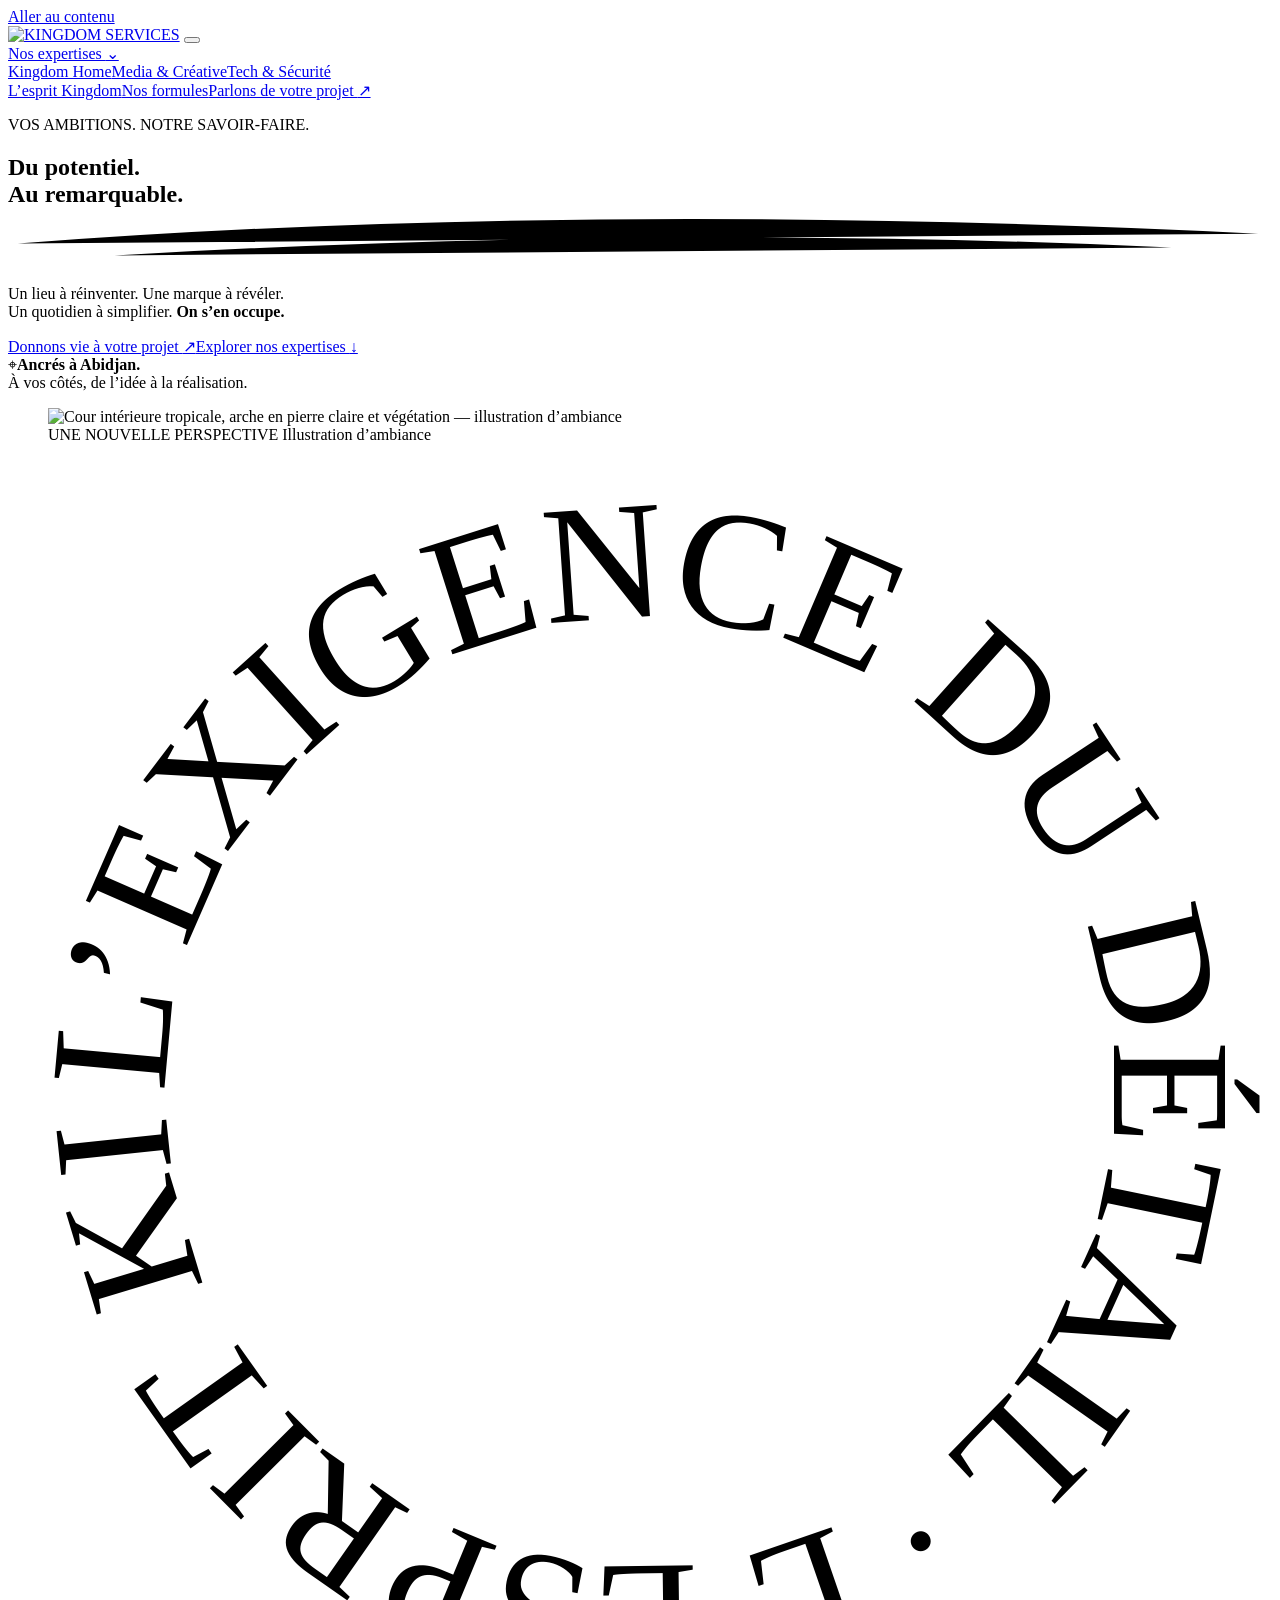
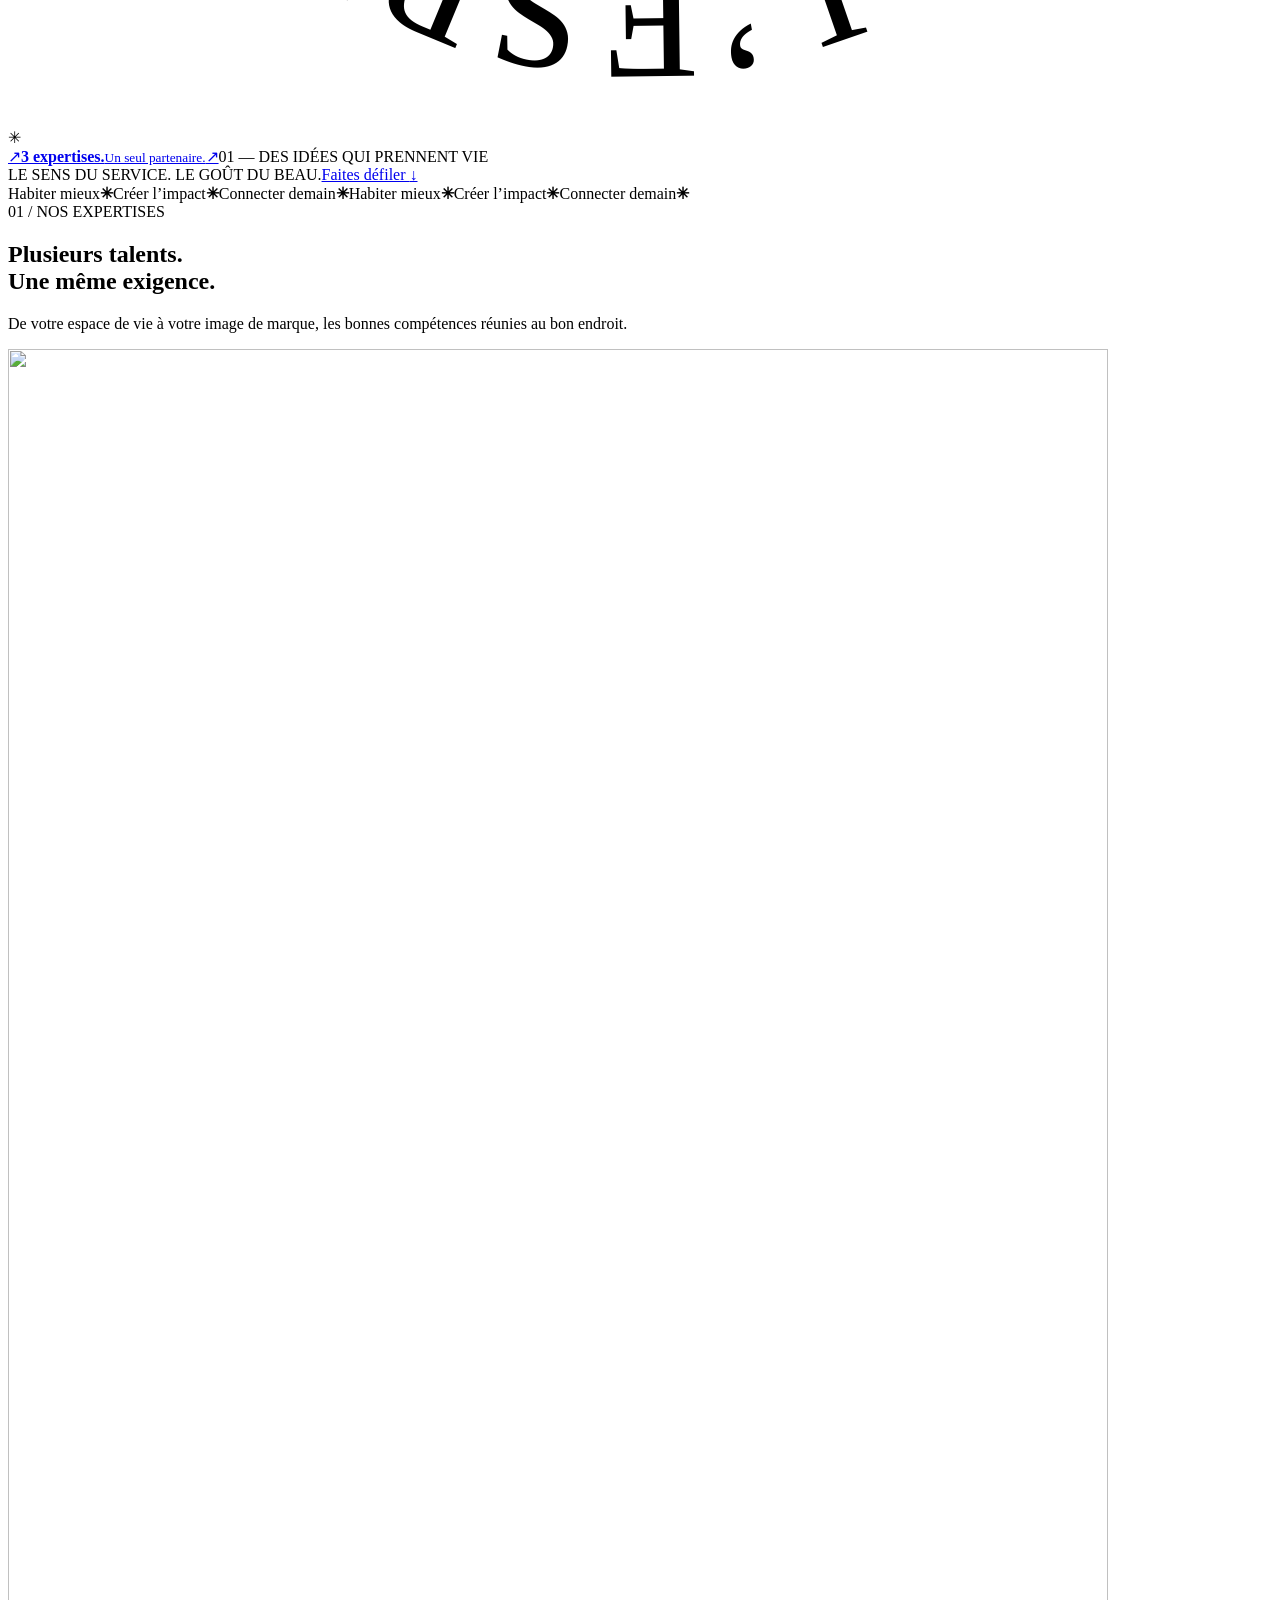
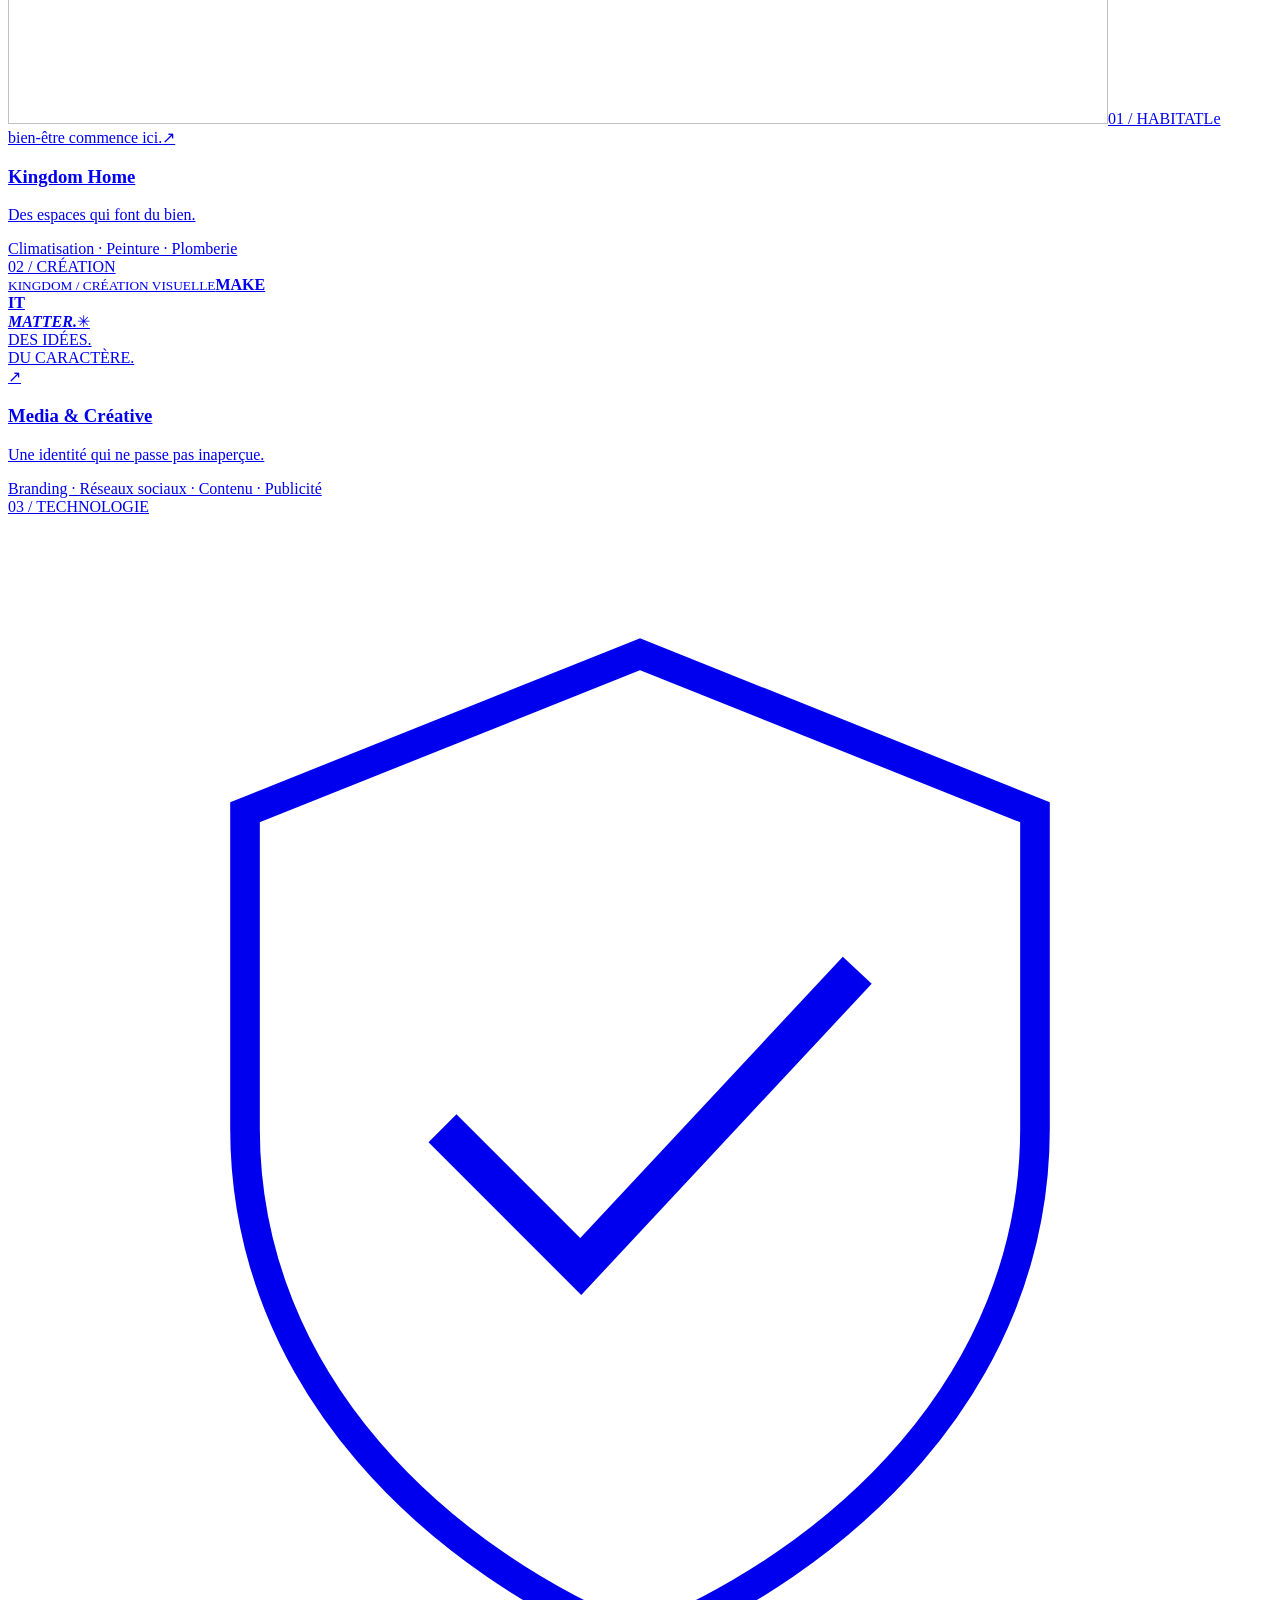
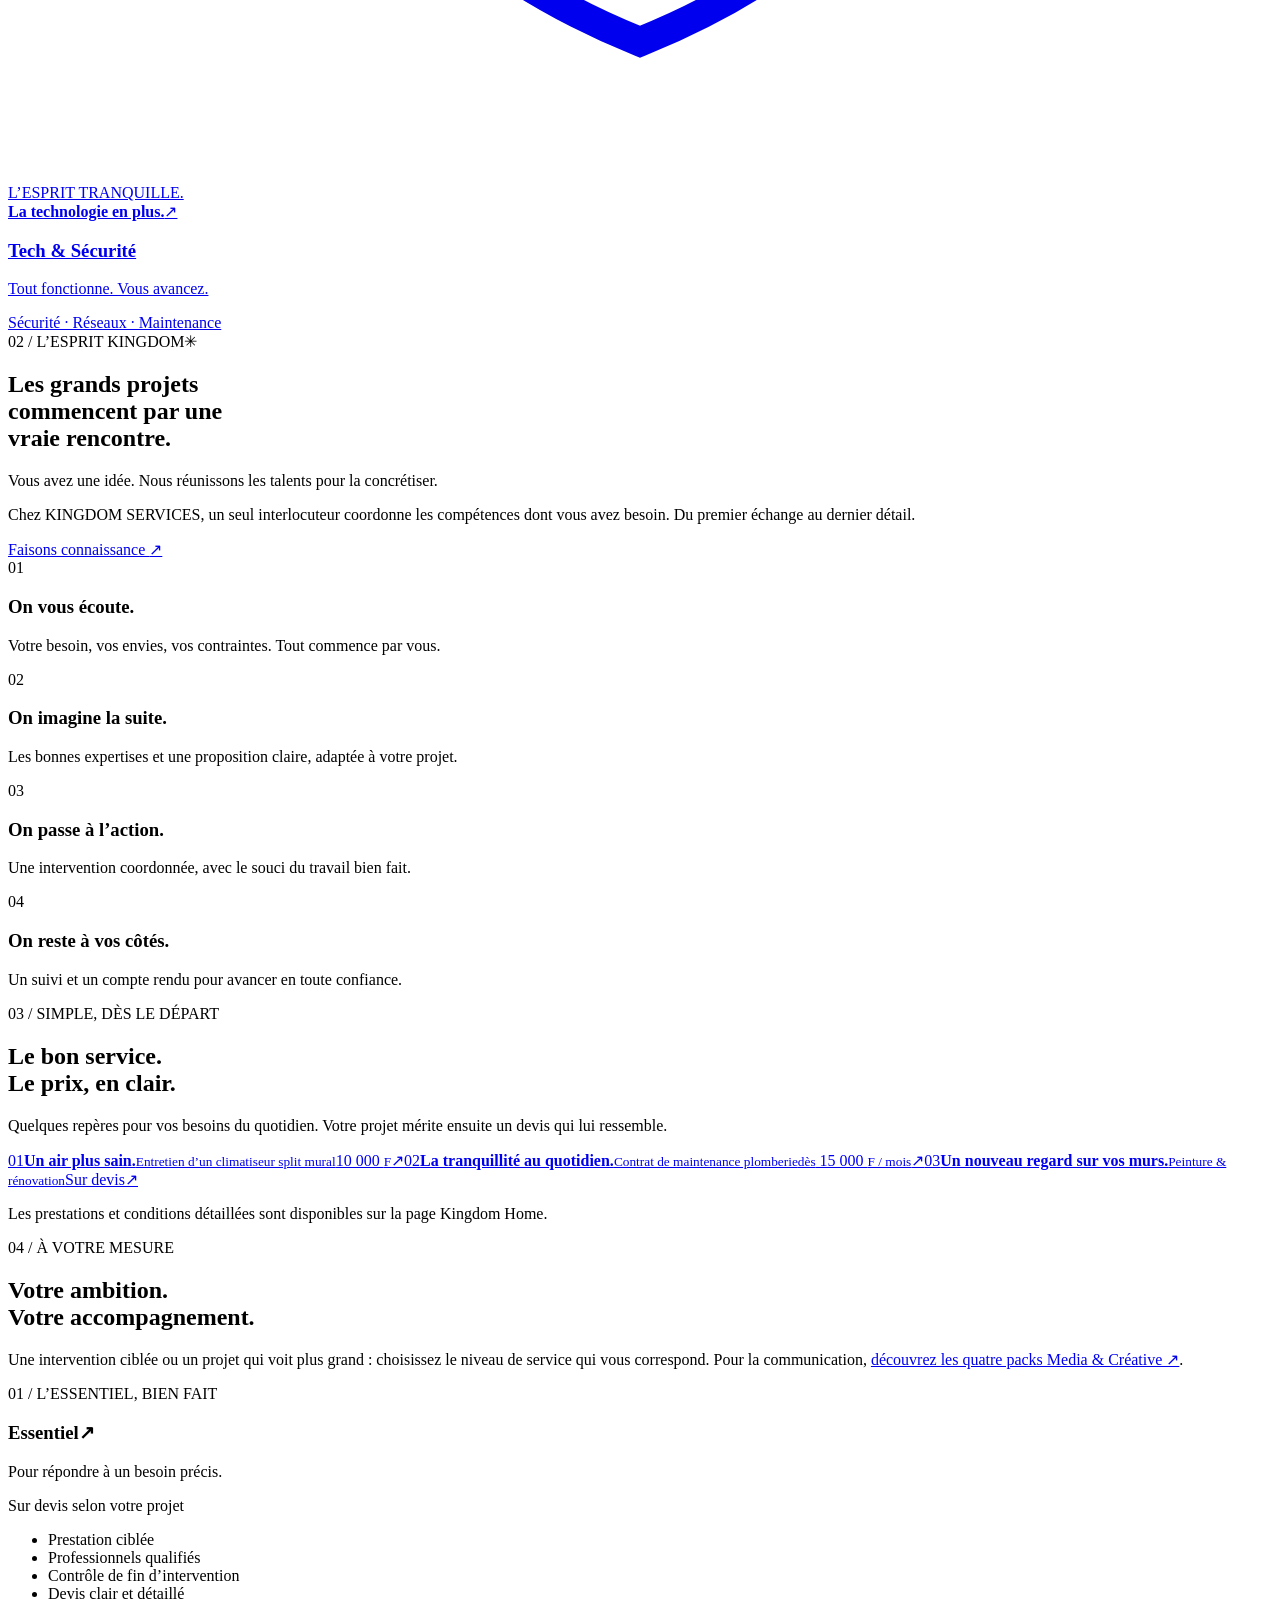
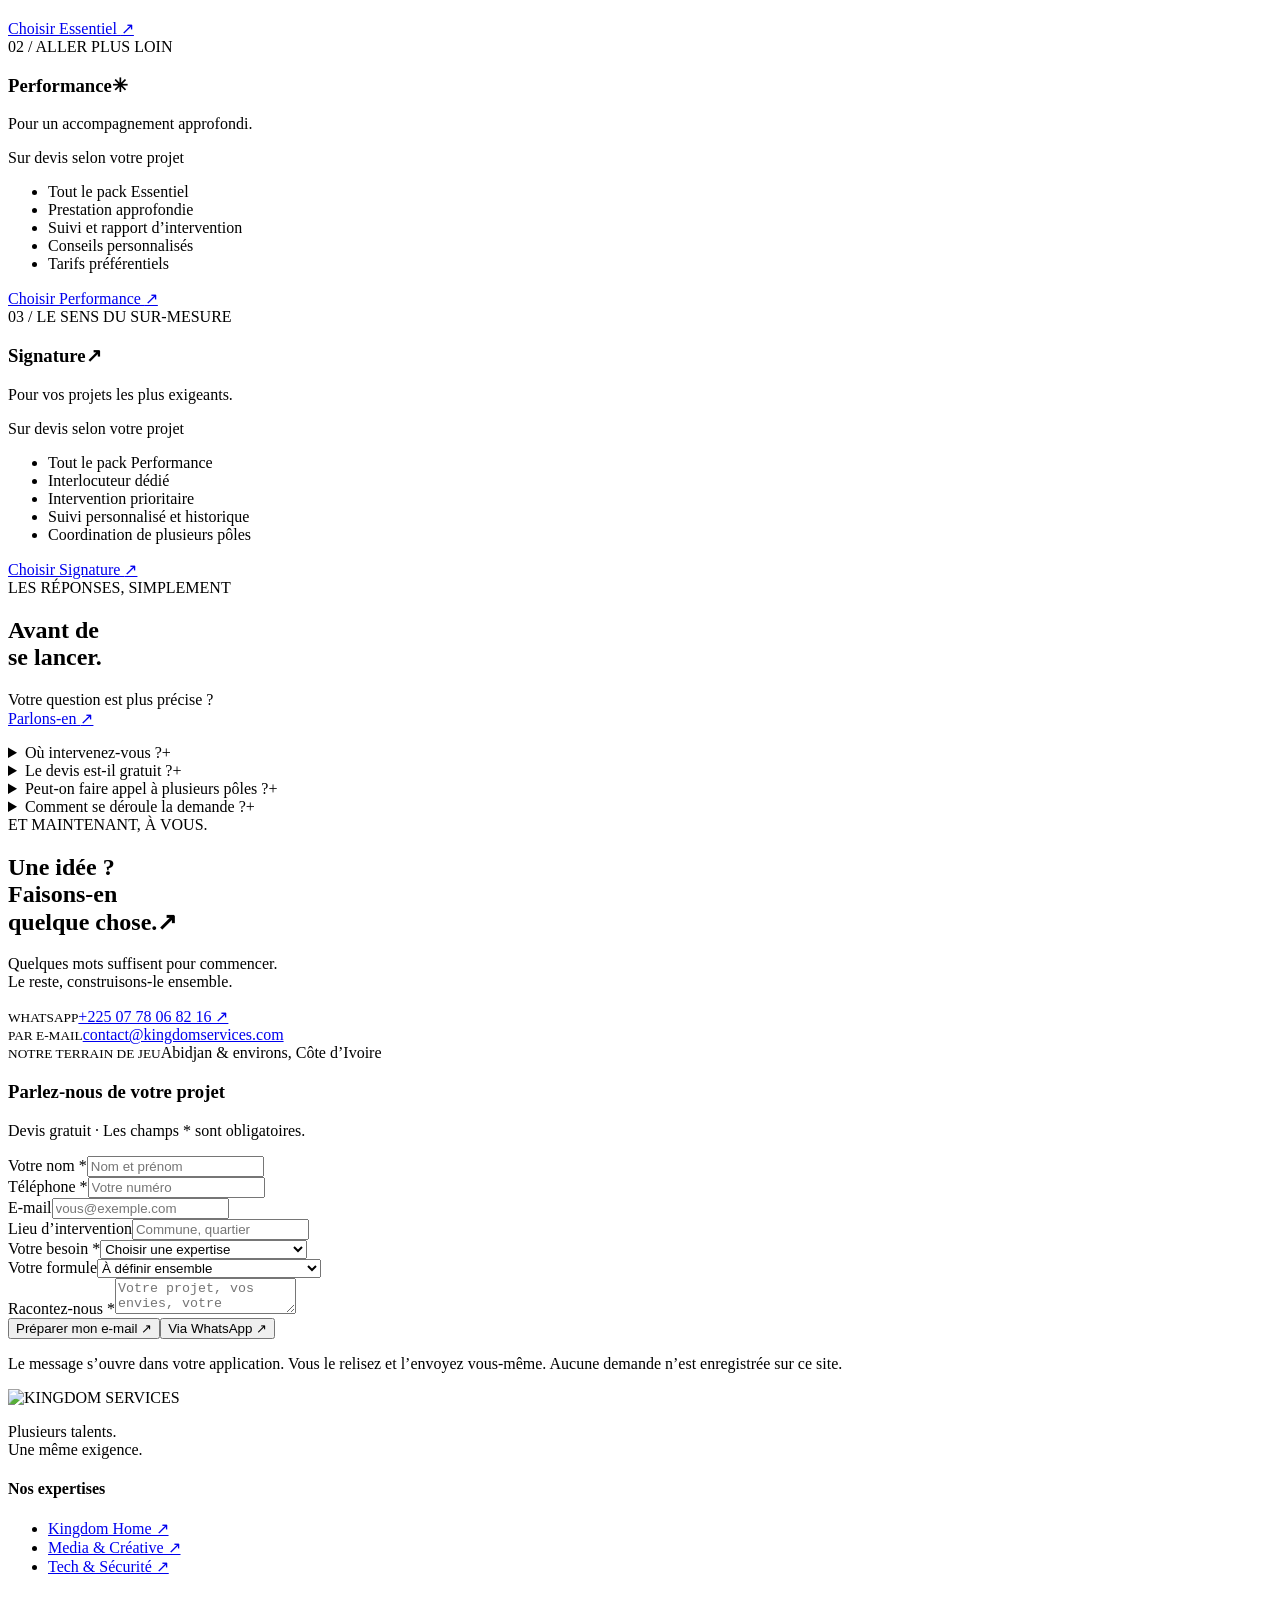
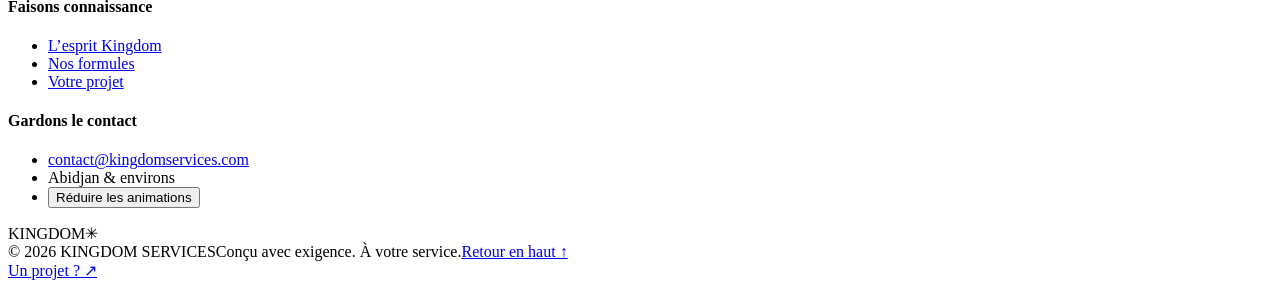
==== site/index.html @ 184ed59c "Ajouter la page d’accueil" ====
<!DOCTYPE html>
<html lang="fr">
<head>
  <meta charset="UTF-8">
  <meta name="viewport" content="width=device-width, initial-scale=1">
  <meta name="theme-color" content="#f4f3ed">
  <title>KINGDOM SERVICES — Vos projets prennent une autre dimension à Abidjan</title>
  <meta name="description" content="À Abidjan et environs, KINGDOM SERVICES réunit entretien de l'habitat, création visuelle et solutions techniques. Trois expertises, un seul interlocuteur. Devis gratuit.">
  <link rel="icon" type="image/png" href="assets/img/emblem-color.png">
  <link rel="preconnect" href="https://fonts.googleapis.com">
  <link rel="preconnect" href="https://fonts.gstatic.com" crossorigin>
  <link href="https://fonts.googleapis.com/css2?family=DM+Sans:wght@400;450;500;600;700&family=Outfit:wght@400;500;600;700&display=swap" rel="stylesheet">
  <link rel="preload" as="image" href="assets/img/architecture.webp">
  <link rel="stylesheet" href="css/style.css">
  <link rel="stylesheet" href="css/design.css">
  <link rel="stylesheet" href="css/catalogue.css">
<noscript><style>.motion-toggle{display:none}#devis-form{display:none}@media(max-width:920px){.header{position:static}.header .wrap{height:auto;flex-wrap:wrap;padding-block:15px}.burger{display:none}.nav{position:static;visibility:visible;opacity:1;pointer-events:auto;transform:none;width:100%;max-height:none;padding:8px 0}.subnav{top:0}}</style></noscript>
</head>
<body class="homepage">
<div class="scroll-progress" aria-hidden="true"></div>
<a class="skip-link" href="#contenu">Aller au contenu</a>
<header class="header"><div class="wrap">
  <a href="index.html" class="header__logo" aria-label="KINGDOM SERVICES — accueil"><img src="assets/img/logo-color.png" width="190" height="54" alt="KINGDOM SERVICES"></a>
  <button class="burger" type="button" aria-label="Ouvrir le menu" aria-controls="main-nav" aria-expanded="false"><span></span><span></span><span></span></button>
  <nav class="nav" id="main-nav" aria-label="Navigation principale">
    <div class="dropdown"><a href="#poles">Nos expertises <span aria-hidden="true">⌄</span></a><div class="dropdown__menu"><a href="pole-home.html"><span class="dot dot--home"></span>Kingdom Home</a><a href="pole-creative.html"><span class="dot dot--crea"></span>Media &amp; Créative</a><a href="pole-tech.html"><span class="dot dot--tech"></span>Tech &amp; Sécurité</a></div></div>
    <a href="#approche">L’esprit Kingdom</a><a href="#packs">Nos formules</a><a href="#devis" class="btn btn--primary">Parlons de votre projet <span aria-hidden="true">↗</span></a>
  </nav>
</div></header>
<main id="contenu">
<section class="editorial-home" aria-labelledby="hero-title"><div class="wrap hero-layout">
  <div class="hero-copy"><p class="hero-kicker"><span class="live-dot" aria-hidden="true"></span> VOS AMBITIONS. NOTRE SAVOIR-FAIRE.</p><h1 id="hero-title">Du potentiel.<br>Au <span class="word-highlight">remarquable.<svg viewBox="0 0 640 26" preserveAspectRatio="none" aria-hidden="true"><path d="M5 18Q290-4 633 13M54 24Q330 8 589 20"/></svg></span></h1><p class="hero-intro">Un lieu à réinventer. Une marque à révéler.<br>Un quotidien à simplifier. <strong>On s’en occupe.</strong></p><div class="hero-actions"><a class="btn btn--primary" href="#devis">Donnons vie à votre projet <span aria-hidden="true">↗</span></a><a class="text-link" href="#poles">Explorer nos expertises <span aria-hidden="true">↓</span></a></div><div class="hero-footnote"><span class="location-icon" aria-hidden="true">⌖</span><span><strong>Ancrés à Abidjan.</strong><br>À vos côtés, de l’idée à la réalisation.</span></div></div>
  <div class="hero-visual"><figure class="hero-photo"><img src="assets/img/architecture.webp" width="1100" height="1375" fetchpriority="high" alt="Cour intérieure tropicale, arche en pierre claire et végétation — illustration d’ambiance"><figcaption>UNE NOUVELLE PERSPECTIVE <span>Illustration d’ambiance</span></figcaption></figure><div class="orbit-stamp" aria-hidden="true"><svg viewBox="0 0 120 120"><defs><path id="stamp-circle" d="M60,60m-45,0a45,45 0 1,1 90,0a45,45 0 1,1 -90,0"/></defs><text><textPath href="#stamp-circle">L’EXIGENCE DU DÉTAIL · L’ESPRIT KINGDOM · </textPath></text></svg><span>✳</span></div><a href="#poles" class="floating-note"><span class="note-symbol" aria-hidden="true">↗</span><span><strong>3 expertises.</strong><small>Un seul partenaire.</small></span><span class="note-arrow" aria-hidden="true">↗</span></a><span class="hero-coordinate" aria-hidden="true">01 — DES IDÉES QUI PRENNENT VIE</span></div>
</div><div class="wrap hero-bottom"><span>LE SENS DU SERVICE. LE GOÛT DU BEAU.</span><a href="#poles">Faites défiler <span aria-hidden="true">↓</span></a></div></section>

<div class="expertise-ribbon" aria-label="Habitat, création, technologie"><div class="ribbon-track" aria-hidden="true"><span>Habiter mieux</span><b>✳</b><span>Créer l’impact</span><b>✳</b><span>Connecter demain</span><b>✳</b><span>Habiter mieux</span><b>✳</b><span>Créer l’impact</span><b>✳</b><span>Connecter demain</span><b>✳</b></div></div>

<section class="section expertise-section" id="poles" aria-labelledby="expertise-title"><div class="wrap"><div class="section-heading reveal"><div><span class="section-label">01 / NOS EXPERTISES</span><h2 id="expertise-title">Plusieurs talents.<br><span class="muted-heading">Une même exigence.</span></h2></div><p>De votre espace de vie à votre image de marque, les bonnes compétences réunies au bon endroit.</p></div><div class="expertise-grid">
  <a href="pole-home.html" class="expertise-card expertise-card--home reveal" data-tilt><div class="expertise-art home-art"><img src="assets/img/architecture.webp" width="1100" height="1375" loading="lazy" alt="" aria-hidden="true"><span class="card-index">01 / HABITAT</span><span class="art-tag">Le bien-être commence ici.</span><span class="round-arrow" aria-hidden="true">↗</span></div><div class="expertise-description"><h3>Kingdom Home</h3><p>Des espaces qui font du bien.</p><span>Climatisation · Peinture · Plomberie</span></div></a>
  <a href="pole-creative.html" class="expertise-card expertise-card--creative reveal" data-tilt><div class="expertise-art creative-art" aria-hidden="true"><span class="card-index">02 / CRÉATION</span><div class="creative-poster"><small>KINGDOM / CRÉATION VISUELLE</small><strong>MAKE<br>IT<br><i>MATTER.</i></strong><span class="poster-star">✳</span><div class="poster-bottom">DES IDÉES.<br>DU CARACTÈRE.</div></div><span class="round-arrow">↗</span></div><div class="expertise-description"><h3>Media &amp; Créative</h3><p>Une identité qui ne passe pas inaperçue.</p><span>Branding · Réseaux sociaux · Contenu · Publicité</span></div></a>
  <a href="pole-tech.html" class="expertise-card expertise-card--tech reveal" data-tilt><div class="expertise-art tech-art" aria-hidden="true"><span class="card-index">03 / TECHNOLOGIE</span><div class="tech-grid"></div><div class="tech-orbit orbit-one"></div><div class="tech-orbit orbit-two"></div><div class="tech-core"><svg viewBox="0 0 64 64" fill="none"><path d="M32 7 12 15v16c0 13 10 22 20 26 10-4 20-13 20-26V15L32 7Z" stroke="currentColor" stroke-width="1.5"/><path d="m22 31 7 7 14-15" stroke="currentColor" stroke-width="2"/></svg></div><span class="tech-caption">L’ESPRIT TRANQUILLE.<br><b>La technologie en plus.</b></span><span class="round-arrow">↗</span></div><div class="expertise-description"><h3>Tech &amp; Sécurité</h3><p>Tout fonctionne. Vous avancez.</p><span>Sécurité · Réseaux · Maintenance</span></div></a>
</div></div></section>

<section class="section kingdom-manifesto" id="approche" aria-labelledby="approche-title"><div class="wrap"><div class="manifesto-top"><span class="section-label">02 / L’ESPRIT KINGDOM</span><span class="manifesto-star" aria-hidden="true">✳</span></div><div class="manifesto-copy reveal" id="apropos"><h2 id="approche-title">Les grands projets<br>commencent par une<br><span>vraie rencontre.</span></h2><div><p>Vous avez une idée. Nous réunissons les talents pour la concrétiser.</p><p>Chez KINGDOM SERVICES, un seul interlocuteur coordonne les compétences dont vous avez besoin. Du premier échange au dernier détail.</p><a href="#devis" class="text-link">Faisons connaissance <span aria-hidden="true">↗</span></a></div></div><div class="process-grid"><article class="process-step reveal"><span>01</span><h3>On vous écoute.</h3><p>Votre besoin, vos envies, vos contraintes. Tout commence par vous.</p></article><article class="process-step reveal"><span>02</span><h3>On imagine la suite.</h3><p>Les bonnes expertises et une proposition claire, adaptée à votre projet.</p></article><article class="process-step reveal"><span>03</span><h3>On passe à l’action.</h3><p>Une intervention coordonnée, avec le souci du travail bien fait.</p></article><article class="process-step reveal"><span>04</span><h3>On reste à vos côtés.</h3><p>Un suivi et un compte rendu pour avancer en toute confiance.</p></article></div></div></section>

<section class="section rates-section" id="tarifs" aria-labelledby="rates-title"><div class="wrap"><div class="section-heading reveal"><div><span class="section-label">03 / SIMPLE, DÈS LE DÉPART</span><h2 id="rates-title">Le bon service.<br><span class="muted-heading">Le prix, en clair.</span></h2></div><p>Quelques repères pour vos besoins du quotidien. Votre projet mérite ensuite un devis qui lui ressemble.</p></div><div class="rate-list"><a class="rate-row reveal" href="pole-home.html#tarifs-clim"><span class="rate-no">01</span><span class="rate-name"><strong>Un air plus sain.</strong><small>Entretien d’un climatiseur split mural</small></span><span class="rate-price">10 000 <small>F</small></span><span class="rate-arrow" aria-hidden="true">↗</span></a><a class="rate-row reveal" href="pole-home.html#plomberie"><span class="rate-no">02</span><span class="rate-name"><strong>La tranquillité au quotidien.</strong><small>Contrat de maintenance plomberie</small></span><span class="rate-price"><small>dès</small> 15 000 <small>F / mois</small></span><span class="rate-arrow" aria-hidden="true">↗</span></a><a class="rate-row reveal" href="pole-home.html#peinture"><span class="rate-no">03</span><span class="rate-name"><strong>Un nouveau regard sur vos murs.</strong><small>Peinture &amp; rénovation</small></span><span class="rate-price rate-price--text">Sur devis</span><span class="rate-arrow" aria-hidden="true">↗</span></a></div><p class="rates-note">Les prestations et conditions détaillées sont disponibles sur la page Kingdom Home.</p></div></section>

<section class="section packages-section" id="packs" aria-labelledby="packs-title"><div class="wrap"><div class="section-heading reveal"><div><span class="section-label">04 / À VOTRE MESURE</span><h2 id="packs-title">Votre ambition.<br>Votre accompagnement.</h2></div><p>Une intervention ciblée ou un projet qui voit plus grand : choisissez le niveau de service qui vous correspond. Pour la communication, <a class="catalogue-inline-link" href="pole-creative.html#packs-media">découvrez les quatre packs Media &amp; Créative ↗</a>.</p></div><div class="packs">
  <article class="pack reveal"><span class="pack__name">01 / L’ESSENTIEL, BIEN FAIT</span><h3 class="pack__title">Essentiel<span aria-hidden="true">↗</span></h3><p class="pack__quote">Pour répondre à un besoin précis.</p><div class="pack-price">Sur devis <span>selon votre projet</span></div><ul><li>Prestation ciblée</li><li>Professionnels qualifiés</li><li>Contrôle de fin d’intervention</li><li>Devis clair et détaillé</li></ul><a href="#devis" class="btn btn--ghost" data-devis="|Pack Essentiel">Choisir Essentiel <span aria-hidden="true">↗</span></a></article>
  <article class="pack pack--featured reveal"><span class="pack__name">02 / ALLER PLUS LOIN</span><h3 class="pack__title">Performance<span aria-hidden="true">✳</span></h3><p class="pack__quote">Pour un accompagnement approfondi.</p><div class="pack-price">Sur devis <span>selon votre projet</span></div><ul><li>Tout le pack Essentiel</li><li>Prestation approfondie</li><li>Suivi et rapport d’intervention</li><li>Conseils personnalisés</li><li>Tarifs préférentiels</li></ul><a href="#devis" class="btn btn--primary" data-devis="|Pack Performance">Choisir Performance <span aria-hidden="true">↗</span></a></article>
  <article class="pack reveal"><span class="pack__name">03 / LE SENS DU SUR-MESURE</span><h3 class="pack__title">Signature<span aria-hidden="true">↗</span></h3><p class="pack__quote">Pour vos projets les plus exigeants.</p><div class="pack-price">Sur devis <span>selon votre projet</span></div><ul><li>Tout le pack Performance</li><li>Interlocuteur dédié</li><li>Intervention prioritaire</li><li>Suivi personnalisé et historique</li><li>Coordination de plusieurs pôles</li></ul><a href="#devis" class="btn btn--ghost" data-devis="|Pack Signature">Choisir Signature <span aria-hidden="true">↗</span></a></article>
</div></div></section>

<section class="section faq-section" aria-labelledby="faq-title"><div class="wrap faq-layout"><div class="reveal"><span class="section-label">LES RÉPONSES, SIMPLEMENT</span><h2 id="faq-title">Avant de<br>se lancer.</h2><p>Votre question est plus précise ?<br><a class="text-link" href="#devis">Parlons-en <span aria-hidden="true">↗</span></a></p></div><div class="faq-list reveal"><details><summary>Où intervenez-vous ?<span aria-hidden="true">+</span></summary><p>Nous accompagnons les particuliers et les professionnels à Abidjan et dans ses environs. Indiquez votre commune et votre quartier pour préciser les modalités de déplacement dans votre devis.</p></details><details><summary>Le devis est-il gratuit ?<span aria-hidden="true">+</span></summary><p>Oui. Décrivez votre besoin et nous vous proposons un devis adapté. Le périmètre de la prestation et ses conditions sont précisés avant l’intervention.</p></details><details><summary>Peut-on faire appel à plusieurs pôles ?<span aria-hidden="true">+</span></summary><p>Bien sûr. Un même projet peut réunir plusieurs expertises. Choisissez « Plusieurs pôles / je ne sais pas » dans le formulaire : nous vous aidons à définir le bon accompagnement.</p></details><details><summary>Comment se déroule la demande ?<span aria-hidden="true">+</span></summary><p>Le formulaire prépare un message dans WhatsApp ou votre messagerie. Vous pouvez le relire avant de l’envoyer depuis l’application. L’équipe prend ensuite contact pour préciser votre besoin.</p></details></div></div></section>

<section class="section project-section" id="devis" aria-labelledby="contact-title"><div class="wrap contact"><div class="contact-copy reveal"><span class="section-label">ET MAINTENANT, À VOUS.</span><h2 id="contact-title">Une idée ?<br><span>Faisons-en<br>quelque chose.</span><span class="contact-arrow" aria-hidden="true">↗</span></h2><p>Quelques mots suffisent pour commencer.<br>Le reste, construisons-le ensemble.</p><div class="contact-detail"><small>WHATSAPP</small><a data-whatsapp href="https://wa.me/2250778068216" target="_blank" rel="noopener noreferrer">+225 07 78 06 82 16 ↗</a></div><div class="contact-detail"><small>PAR E-MAIL</small><a data-email href="mailto:contact@kingdomservices.com">contact@kingdomservices.com</a></div><div class="contact-detail"><small>NOTRE TERRAIN DE JEU</small><span>Abidjan &amp; environs, Côte d’Ivoire</span></div></div>
<noscript><div class="no-script-contact"><h3>Parlons de votre projet</h3><p>Écrivez-nous directement à <a href="mailto:contact@kingdomservices.com">contact@kingdomservices.com</a> en précisant votre besoin et vos coordonnées. Activez JavaScript pour utiliser le formulaire de préparation.</p></div></noscript><form class="form reveal" id="devis-form" novalidate><div class="form-heading"><h3>Parlez-nous de votre projet</h3><p>Devis gratuit · Les champs * sont obligatoires.</p></div><div class="form-grid"><div class="field"><label for="nom">Votre nom *</label><input id="nom" name="nom" required autocomplete="name" placeholder="Nom et prénom"></div><div class="field"><label for="tel">Téléphone *</label><input id="tel" name="tel" type="tel" required autocomplete="tel" placeholder="Votre numéro"></div><div class="field"><label for="email">E-mail</label><input id="email" name="email" type="email" autocomplete="email" placeholder="vous@exemple.com"></div><div class="field"><label for="lieu">Lieu d’intervention</label><input id="lieu" name="lieu" autocomplete="address-level2" placeholder="Commune, quartier"></div><div class="field"><label for="pole">Votre besoin *</label><select id="pole" name="pole" required><option value="">Choisir une expertise</option><option>Home — Climatisation</option><option>Home — Peinture &amp; rénovation</option><option>Home — Plomberie</option><option>Media &amp; Créative</option><option>Tech &amp; Sécurité</option><option>Plusieurs pôles / je ne sais pas</option></select></div><div class="field"><label for="offre">Votre formule</label><select id="offre" name="offre"><option value="">À définir ensemble</option><optgroup label="Accompagnement général"><option>Pack Essentiel</option><option>Pack Performance</option><option>Pack Signature</option><option>Intervention ponctuelle</option></optgroup><optgroup label="Contrats Kingdom Home"><option>Contrat Start</option><option>Contrat Confort</option><option>Contrat Premium</option></optgroup><optgroup label="Packs Media &amp; Créative"><option>Pack Media Starter</option><option>Pack Media Visibilité</option><option>Pack Media Contenu</option><option>Pack Media Performance</option></optgroup><optgroup label="Media &amp; Créative — Formules"><option>Media — À la carte</option><option>Media — Abonnement mensuel</option><option>Media — Campagne ponctuelle</option><option>Media — Sur mesure</option></optgroup></select></div><div class="field field--full quote-service-field" id="prestation-field" hidden><label for="prestation">Prestation sélectionnée</label><input id="prestation" name="prestation" readonly><button type="button" class="clear-service" data-clear-service>Retirer cette prestation</button></div><div class="field field--full"><label for="message">Racontez-nous *</label><textarea id="message" name="message" required placeholder="Votre projet, vos envies, votre calendrier…"></textarea></div></div><div class="form__actions"><button class="btn btn--primary" type="submit" value="email">Préparer mon e-mail <span aria-hidden="true">↗</span></button><button class="btn btn--ghost" type="submit" value="whatsapp">Via WhatsApp <span aria-hidden="true">↗</span></button></div><p class="form__hint">Le message s’ouvre dans votre application. Vous le relisez et l’envoyez vous-même. Aucune demande n’est enregistrée sur ce site.</p><p id="form-status" role="status" aria-live="polite" tabindex="-1"></p></form></div></section>
</main>
<footer class="footer"><div class="wrap"><div class="footer__grid"><div><img class="footer__logo" src="assets/img/logo-color-dark.png" width="190" height="54" loading="lazy" alt="KINGDOM SERVICES"><p>Plusieurs talents.<br>Une même exigence.</p></div><div><h4>Nos expertises</h4><ul><li><a href="pole-home.html">Kingdom Home ↗</a></li><li><a href="pole-creative.html">Media &amp; Créative ↗</a></li><li><a href="pole-tech.html">Tech &amp; Sécurité ↗</a></li></ul></div><div><h4>Faisons connaissance</h4><ul><li><a href="#approche">L’esprit Kingdom</a></li><li><a href="#packs">Nos formules</a></li><li><a href="#devis">Votre projet</a></li></ul></div><div><h4>Gardons le contact</h4><ul><li><a data-email href="mailto:contact@kingdomservices.com">contact@kingdomservices.com</a></li><li>Abidjan &amp; environs</li><li><button type="button" class="motion-toggle" data-motion-toggle aria-pressed="false">Réduire les animations</button></li></ul></div></div><div class="footer-wordmark" aria-hidden="true">KINGDOM<span>✳</span></div><div class="footer__bottom"><span>© <span data-year>2026</span> KINGDOM SERVICES</span><span>Conçu avec exigence. À votre service.</span><a href="#contenu">Retour en haut ↑</a></div></div></footer>
<a class="project-float" href="#devis">Un projet ? <span aria-hidden="true">↗</span></a>
<script src="js/main.js"></script>
</body></html>
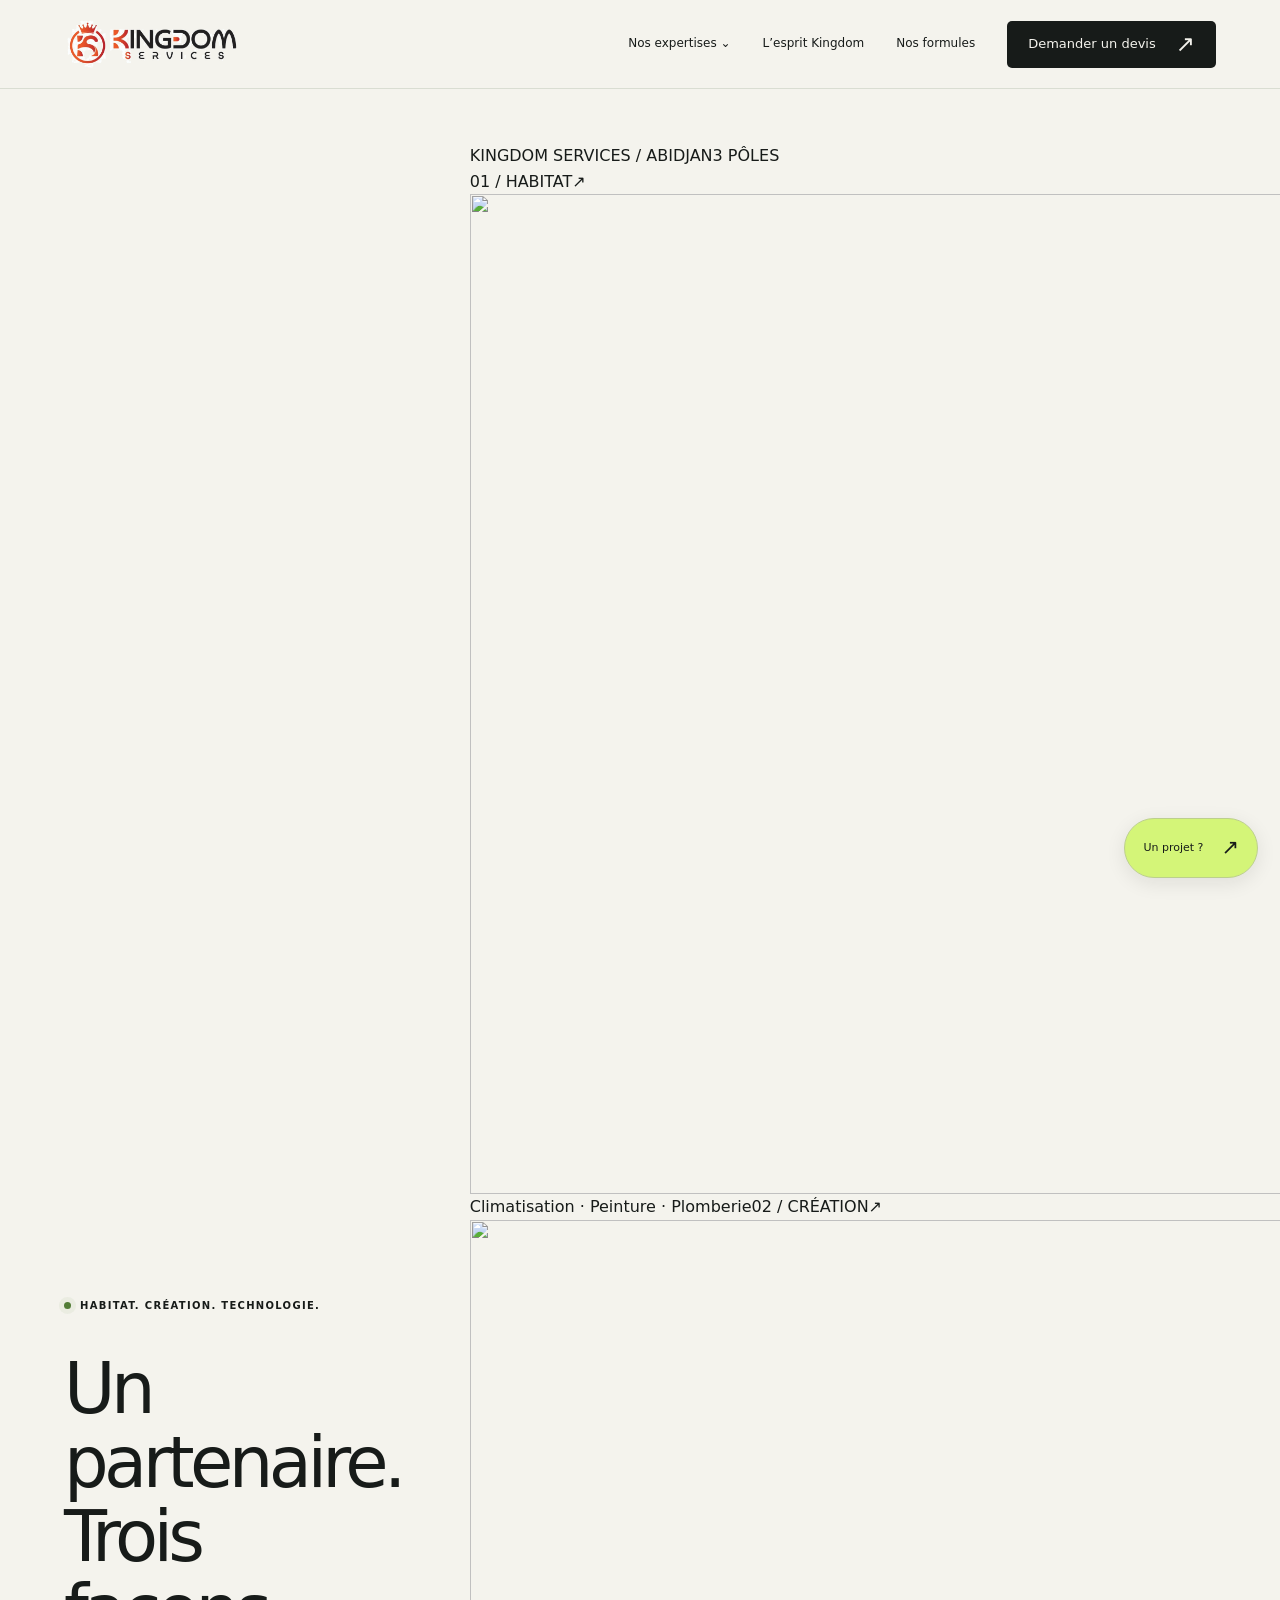
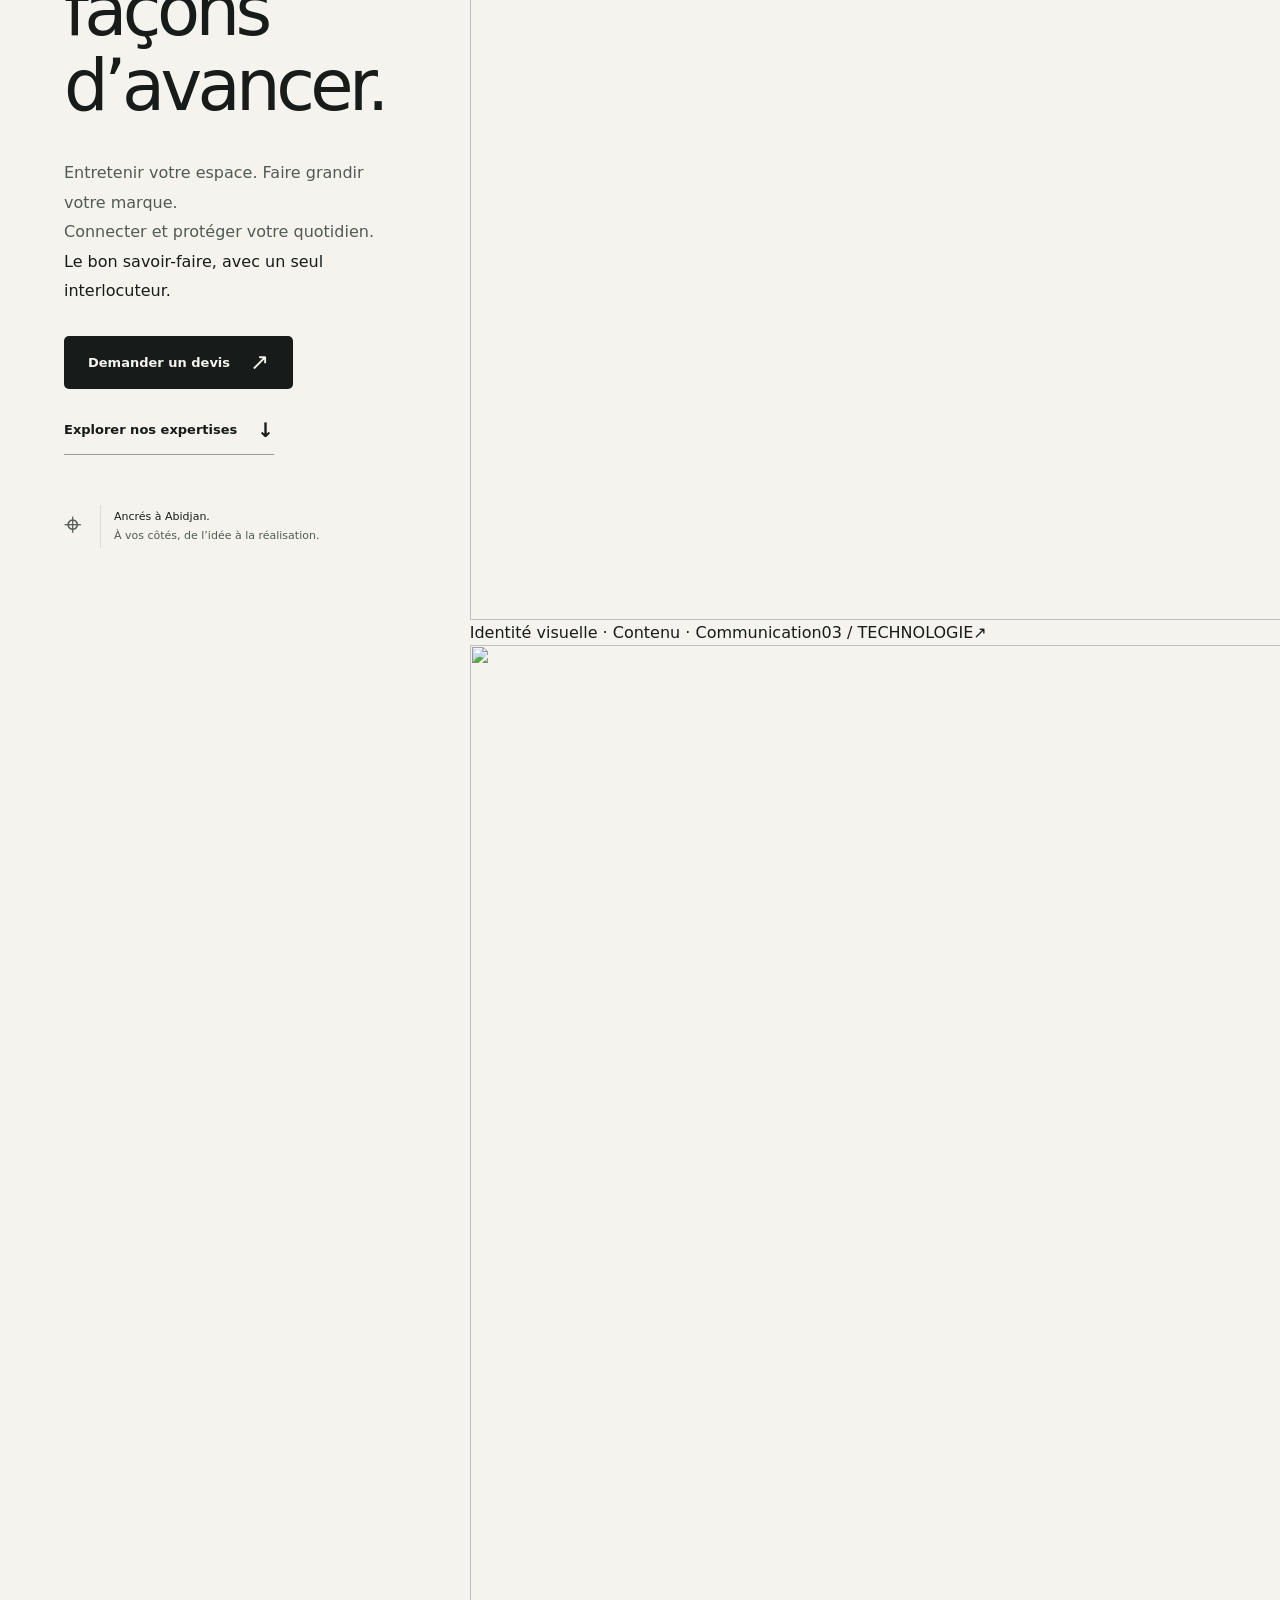
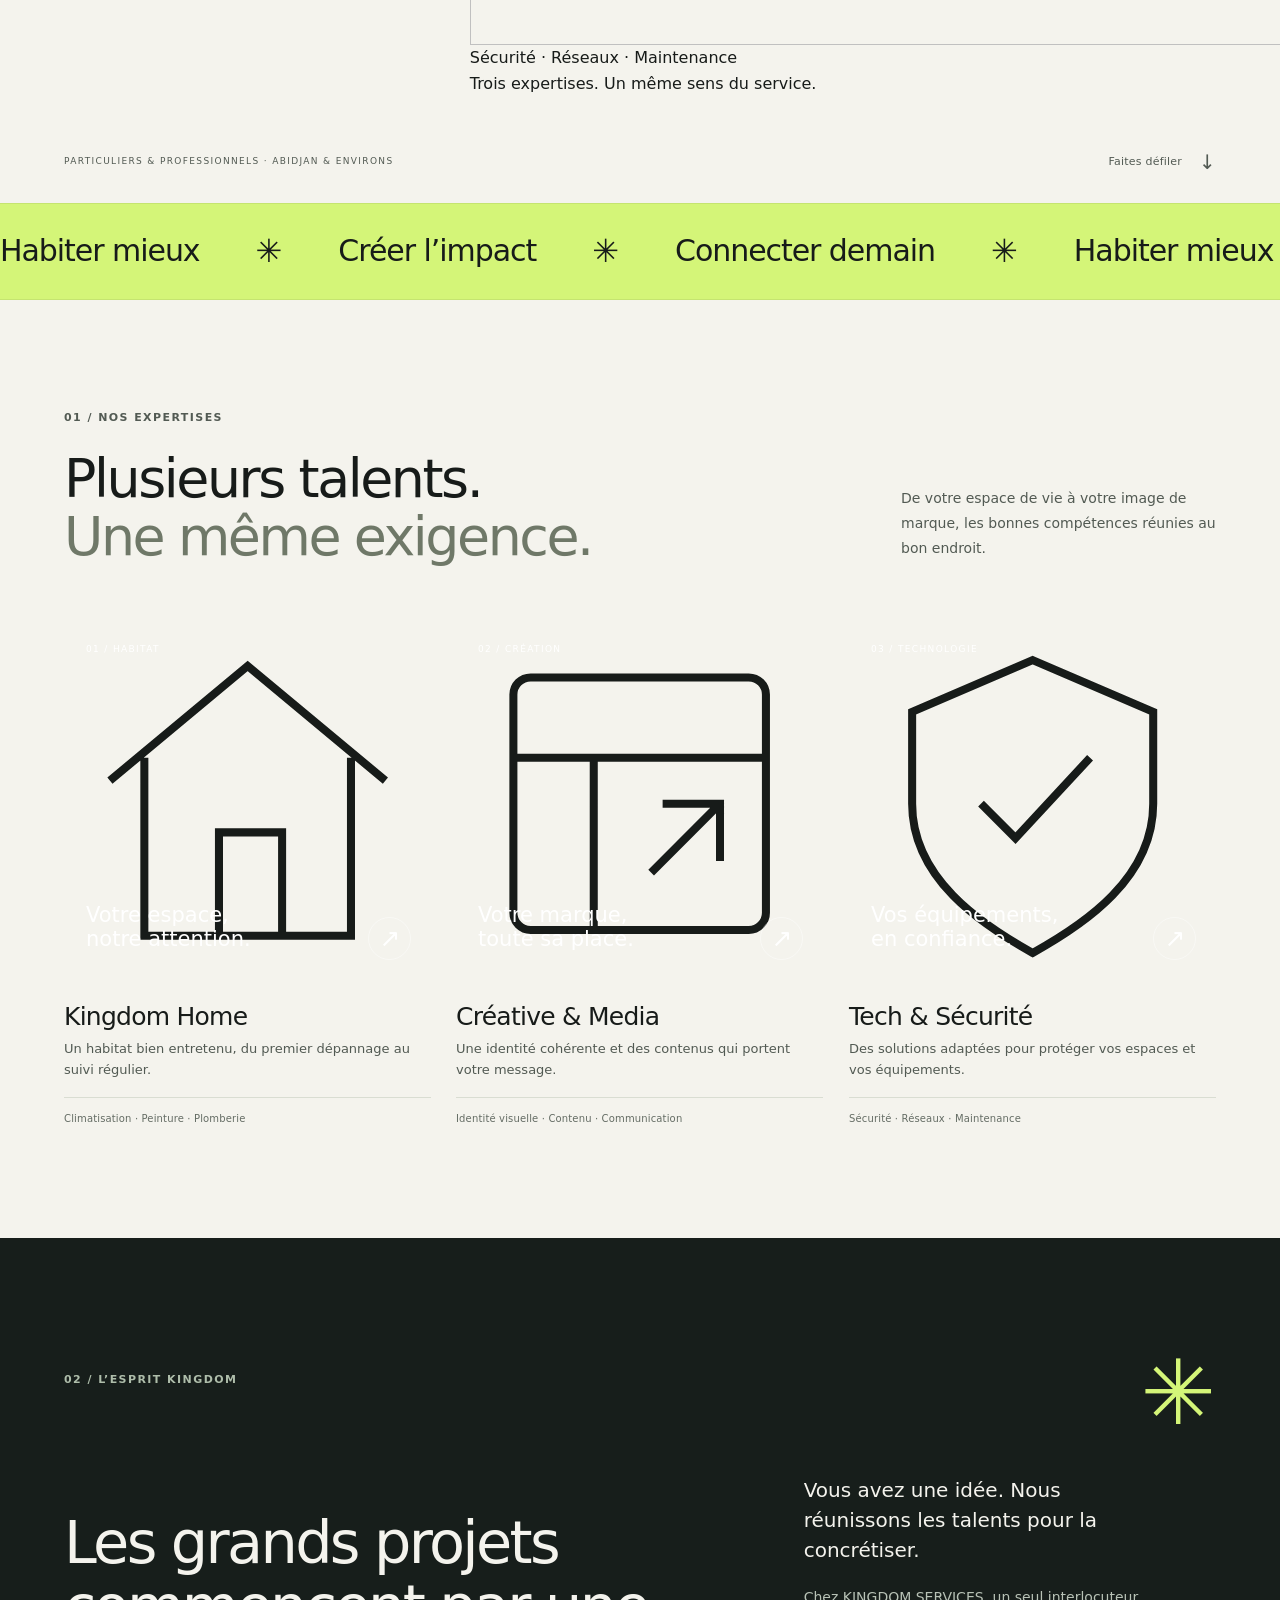
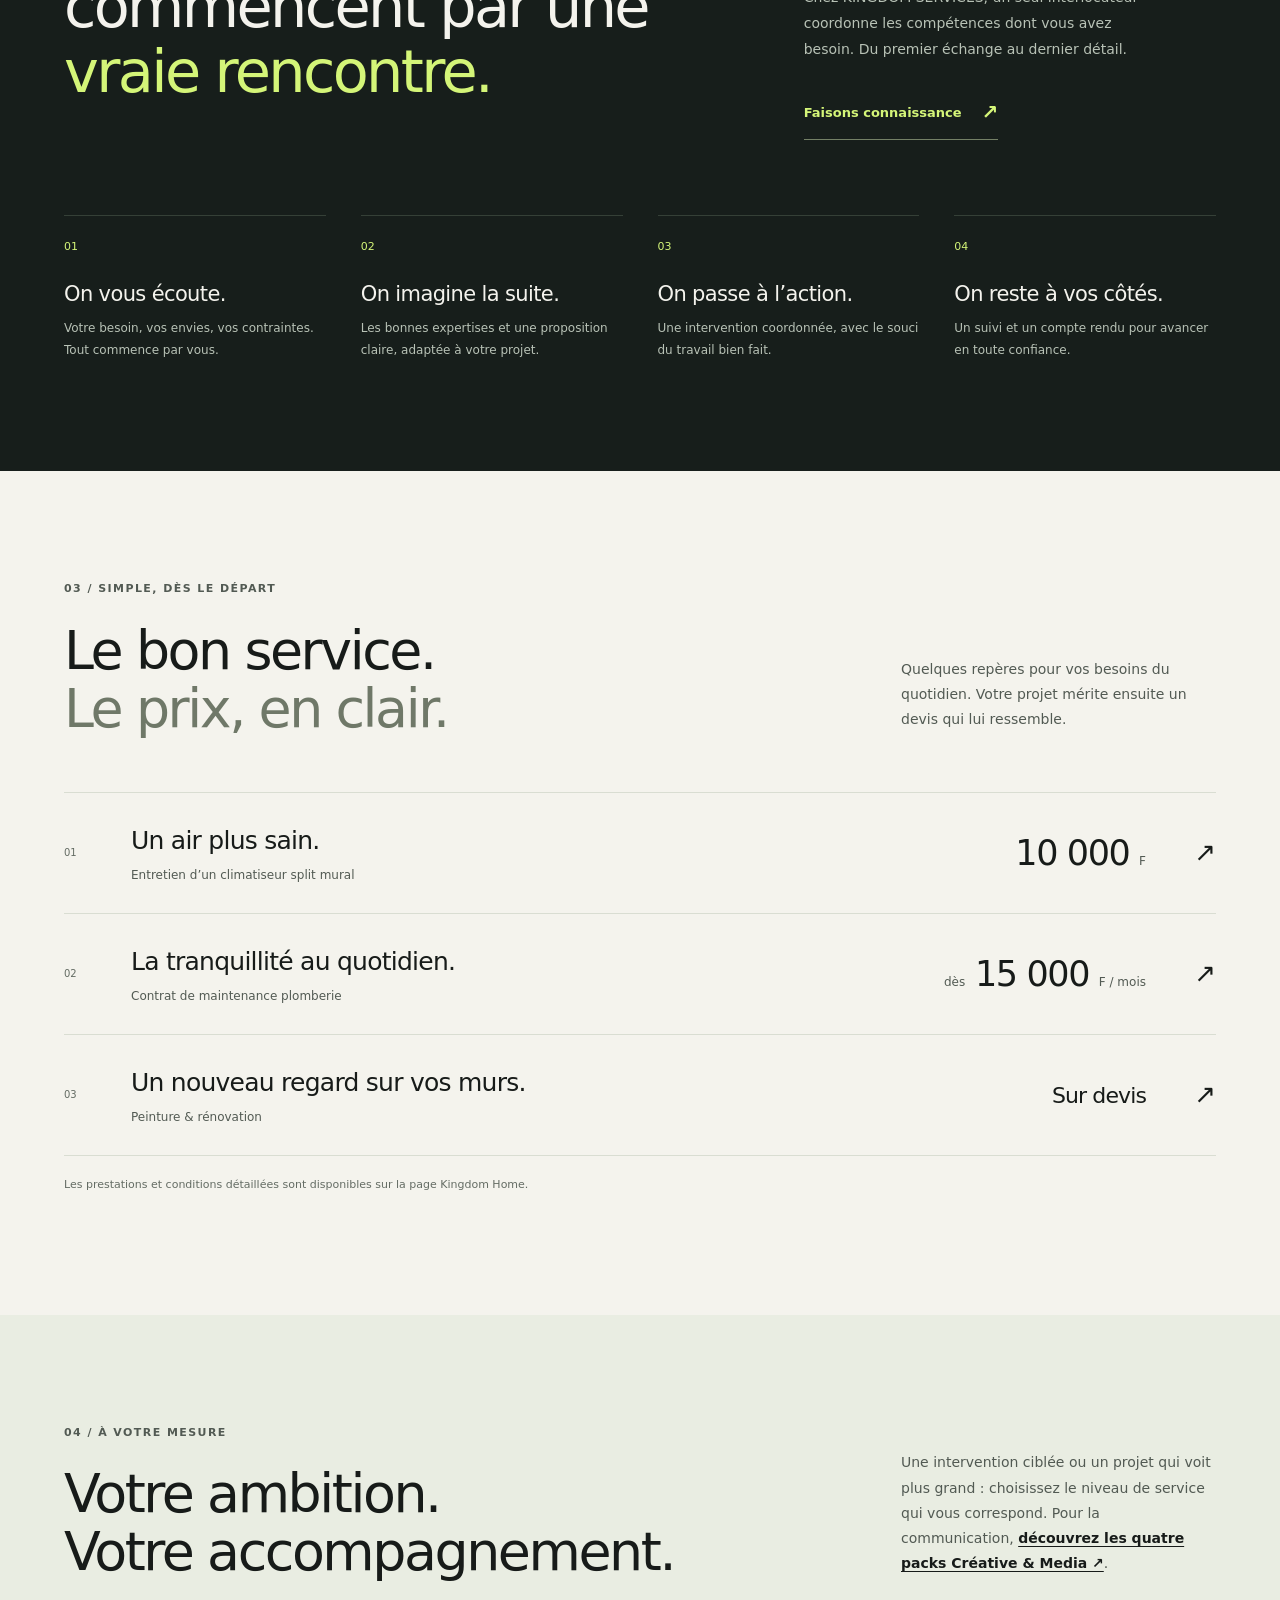
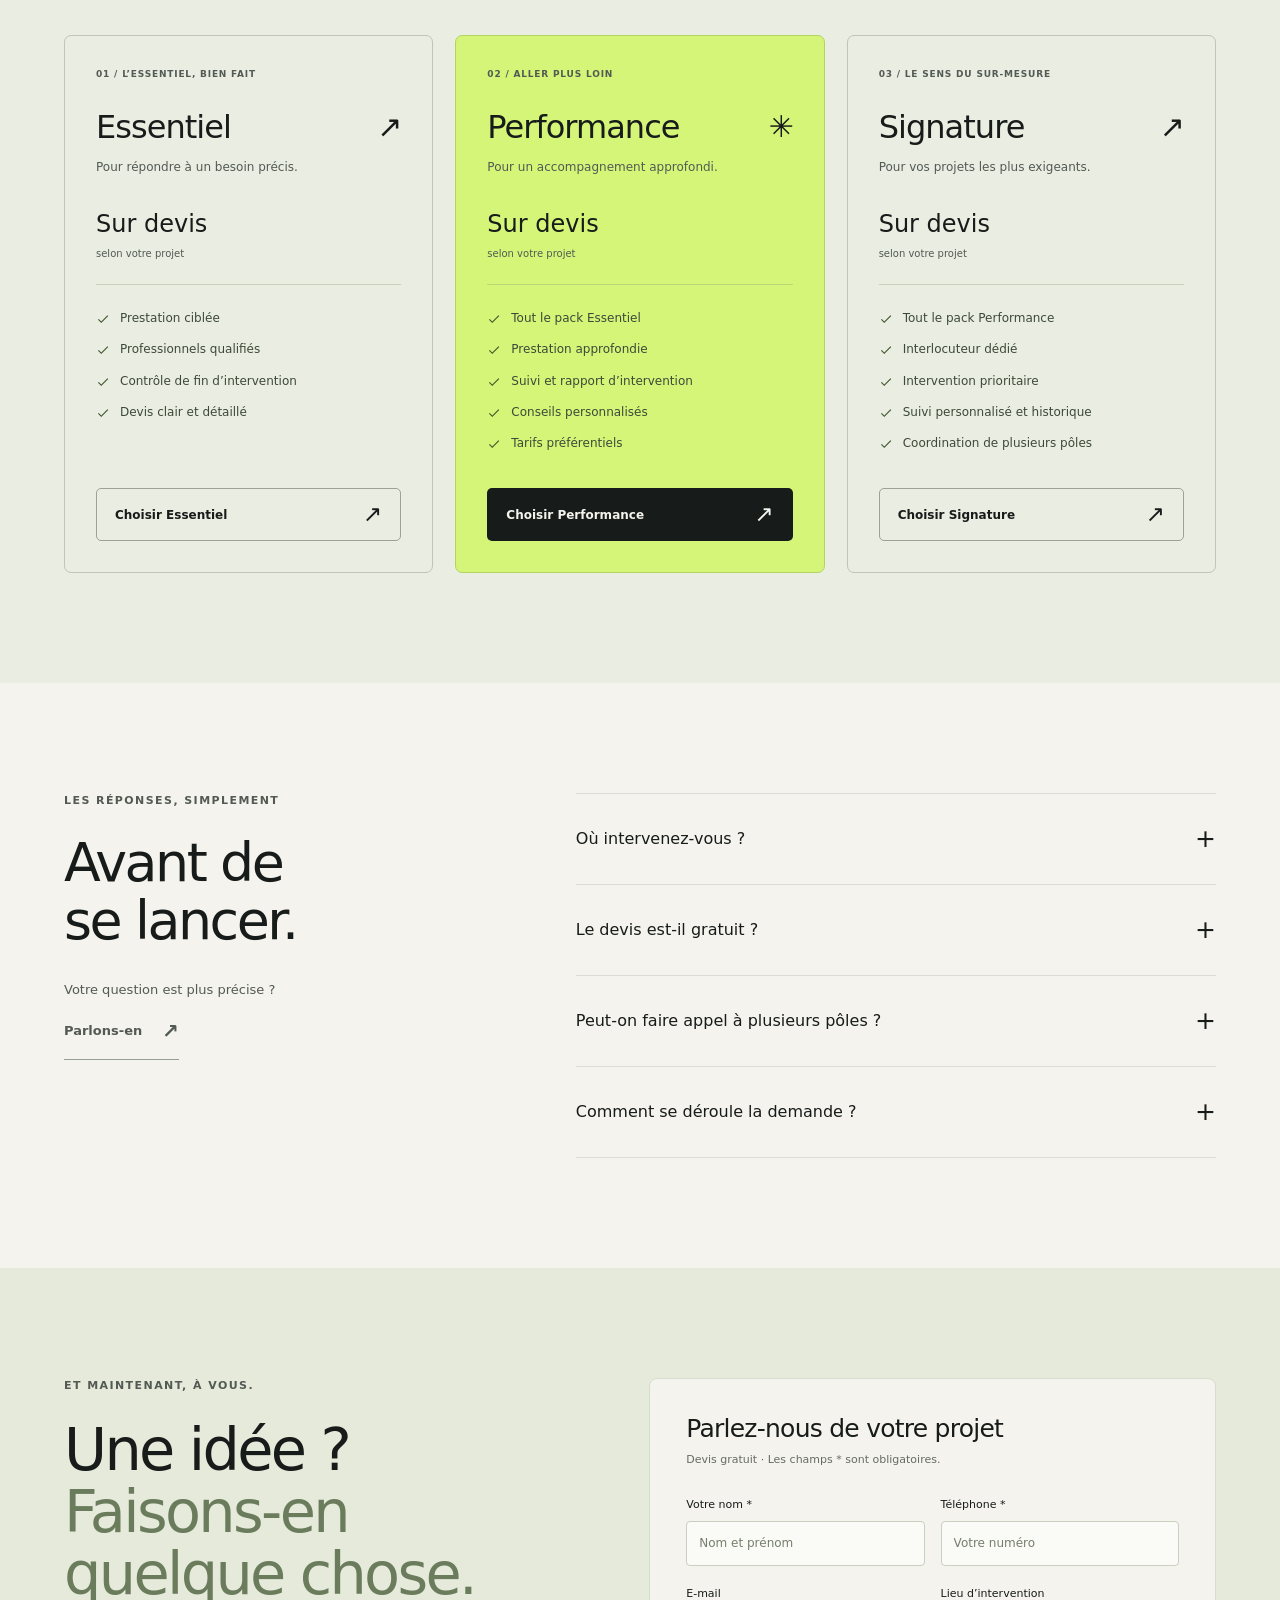
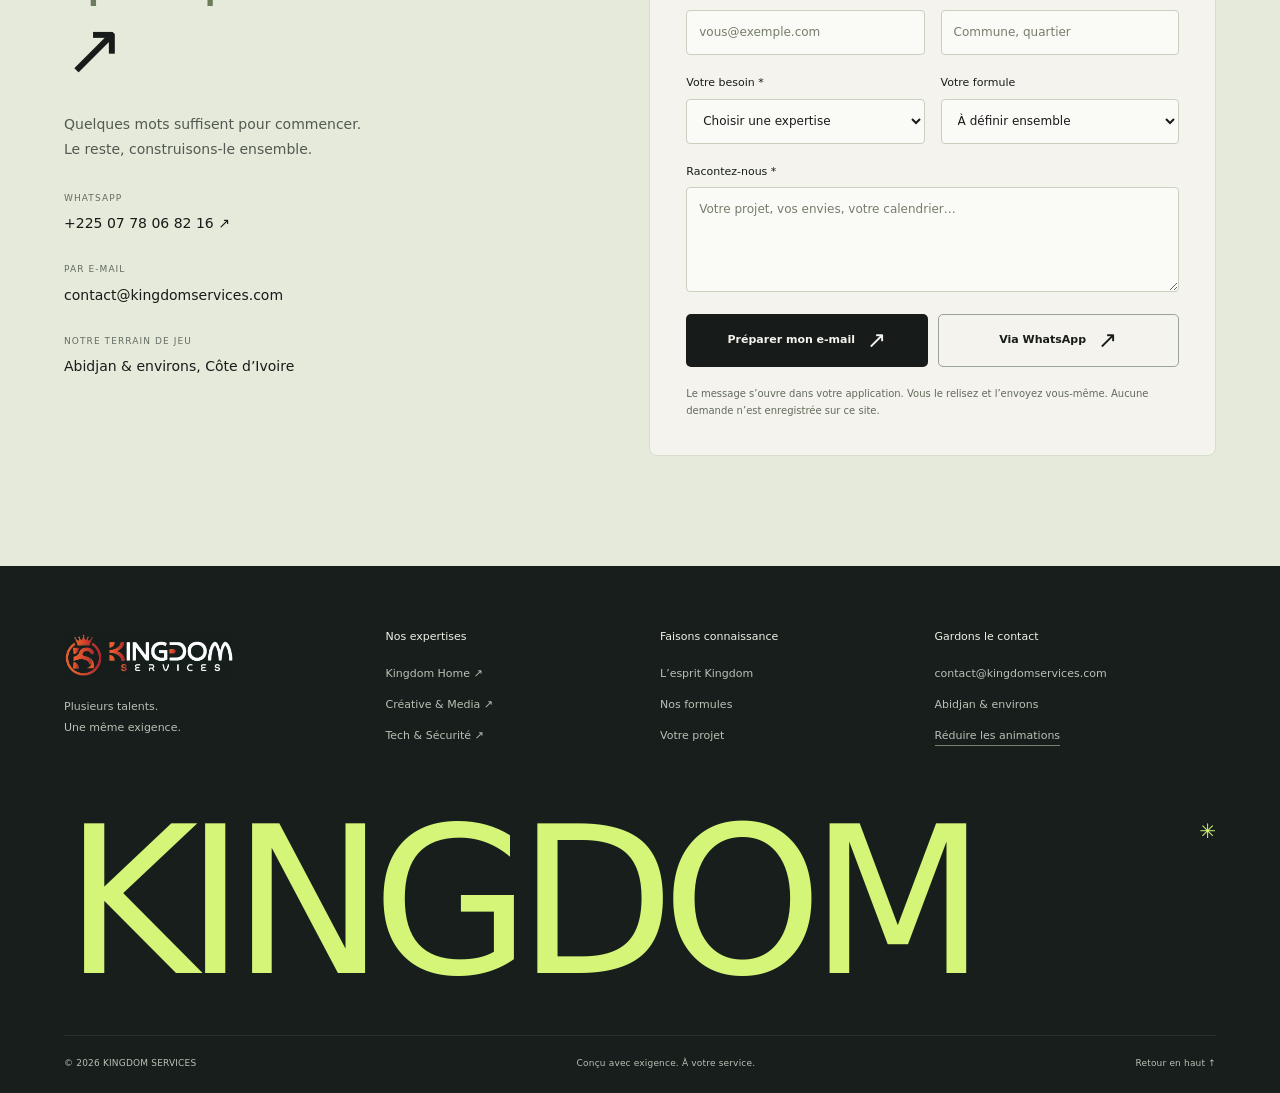
==== commit 047f84bb: "Adapter les quatre pages aux identités de KINGDOM" ====
--- a/site/index.html
+++ b/site/index.html
@@ -1,62 +1,58 @@
-<!DOCTYPE html>
-<html lang="fr">
-<head>
-  <meta charset="UTF-8">
-  <meta name="viewport" content="width=device-width, initial-scale=1">
-  <meta name="theme-color" content="#f4f3ed">
-  <title>KINGDOM SERVICES — Vos projets prennent une autre dimension à Abidjan</title>
-  <meta name="description" content="À Abidjan et environs, KINGDOM SERVICES réunit entretien de l'habitat, création visuelle et solutions techniques. Trois expertises, un seul interlocuteur. Devis gratuit.">
-  <link rel="icon" type="image/png" href="assets/img/emblem-color.png">
-  <link rel="preconnect" href="https://fonts.googleapis.com">
-  <link rel="preconnect" href="https://fonts.gstatic.com" crossorigin>
-  <link href="https://fonts.googleapis.com/css2?family=DM+Sans:wght@400;450;500;600;700&family=Outfit:wght@400;500;600;700&display=swap" rel="stylesheet">
-  <link rel="preload" as="image" href="assets/img/architecture.webp">
-  <link rel="stylesheet" href="css/style.css">
-  <link rel="stylesheet" href="css/design.css">
-  <link rel="stylesheet" href="css/catalogue.css">
-<noscript><style>.motion-toggle{display:none}#devis-form{display:none}@media(max-width:920px){.header{position:static}.header .wrap{height:auto;flex-wrap:wrap;padding-block:15px}.burger{display:none}.nav{position:static;visibility:visible;opacity:1;pointer-events:auto;transform:none;width:100%;max-height:none;padding:8px 0}.subnav{top:0}}</style></noscript>
-</head>
-<body class="homepage">
-<div class="scroll-progress" aria-hidden="true"></div>
-<a class="skip-link" href="#contenu">Aller au contenu</a>
-<header class="header"><div class="wrap">
-  <a href="index.html" class="header__logo" aria-label="KINGDOM SERVICES — accueil"><img src="assets/img/logo-color.png" width="190" height="54" alt="KINGDOM SERVICES"></a>
-  <button class="burger" type="button" aria-label="Ouvrir le menu" aria-controls="main-nav" aria-expanded="false"><span></span><span></span><span></span></button>
-  <nav class="nav" id="main-nav" aria-label="Navigation principale">
-    <div class="dropdown"><a href="#poles">Nos expertises <span aria-hidden="true">⌄</span></a><div class="dropdown__menu"><a href="pole-home.html"><span class="dot dot--home"></span>Kingdom Home</a><a href="pole-creative.html"><span class="dot dot--crea"></span>Media &amp; Créative</a><a href="pole-tech.html"><span class="dot dot--tech"></span>Tech &amp; Sécurité</a></div></div>
-    <a href="#approche">L’esprit Kingdom</a><a href="#packs">Nos formules</a><a href="#devis" class="btn btn--primary">Parlons de votre projet <span aria-hidden="true">↗</span></a>
-  </nav>
-</div></header>
-<main id="contenu">
-<section class="editorial-home" aria-labelledby="hero-title"><div class="wrap hero-layout">
-  <div class="hero-copy"><p class="hero-kicker"><span class="live-dot" aria-hidden="true"></span> VOS AMBITIONS. NOTRE SAVOIR-FAIRE.</p><h1 id="hero-title">Du potentiel.<br>Au <span class="word-highlight">remarquable.<svg viewBox="0 0 640 26" preserveAspectRatio="none" aria-hidden="true"><path d="M5 18Q290-4 633 13M54 24Q330 8 589 20"/></svg></span></h1><p class="hero-intro">Un lieu à réinventer. Une marque à révéler.<br>Un quotidien à simplifier. <strong>On s’en occupe.</strong></p><div class="hero-actions"><a class="btn btn--primary" href="#devis">Donnons vie à votre projet <span aria-hidden="true">↗</span></a><a class="text-link" href="#poles">Explorer nos expertises <span aria-hidden="true">↓</span></a></div><div class="hero-footnote"><span class="location-icon" aria-hidden="true">⌖</span><span><strong>Ancrés à Abidjan.</strong><br>À vos côtés, de l’idée à la réalisation.</span></div></div>
-  <div class="hero-visual"><figure class="hero-photo"><img src="assets/img/architecture.webp" width="1100" height="1375" fetchpriority="high" alt="Cour intérieure tropicale, arche en pierre claire et végétation — illustration d’ambiance"><figcaption>UNE NOUVELLE PERSPECTIVE <span>Illustration d’ambiance</span></figcaption></figure><div class="orbit-stamp" aria-hidden="true"><svg viewBox="0 0 120 120"><defs><path id="stamp-circle" d="M60,60m-45,0a45,45 0 1,1 90,0a45,45 0 1,1 -90,0"/></defs><text><textPath href="#stamp-circle">L’EXIGENCE DU DÉTAIL · L’ESPRIT KINGDOM · </textPath></text></svg><span>✳</span></div><a href="#poles" class="floating-note"><span class="note-symbol" aria-hidden="true">↗</span><span><strong>3 expertises.</strong><small>Un seul partenaire.</small></span><span class="note-arrow" aria-hidden="true">↗</span></a><span class="hero-coordinate" aria-hidden="true">01 — DES IDÉES QUI PRENNENT VIE</span></div>
-</div><div class="wrap hero-bottom"><span>LE SENS DU SERVICE. LE GOÛT DU BEAU.</span><a href="#poles">Faites défiler <span aria-hidden="true">↓</span></a></div></section>
-
-<div class="expertise-ribbon" aria-label="Habitat, création, technologie"><div class="ribbon-track" aria-hidden="true"><span>Habiter mieux</span><b>✳</b><span>Créer l’impact</span><b>✳</b><span>Connecter demain</span><b>✳</b><span>Habiter mieux</span><b>✳</b><span>Créer l’impact</span><b>✳</b><span>Connecter demain</span><b>✳</b></div></div>
-
-<section class="section expertise-section" id="poles" aria-labelledby="expertise-title"><div class="wrap"><div class="section-heading reveal"><div><span class="section-label">01 / NOS EXPERTISES</span><h2 id="expertise-title">Plusieurs talents.<br><span class="muted-heading">Une même exigence.</span></h2></div><p>De votre espace de vie à votre image de marque, les bonnes compétences réunies au bon endroit.</p></div><div class="expertise-grid">
-  <a href="pole-home.html" class="expertise-card expertise-card--home reveal" data-tilt><div class="expertise-art home-art"><img src="assets/img/architecture.webp" width="1100" height="1375" loading="lazy" alt="" aria-hidden="true"><span class="card-index">01 / HABITAT</span><span class="art-tag">Le bien-être commence ici.</span><span class="round-arrow" aria-hidden="true">↗</span></div><div class="expertise-description"><h3>Kingdom Home</h3><p>Des espaces qui font du bien.</p><span>Climatisation · Peinture · Plomberie</span></div></a>
-  <a href="pole-creative.html" class="expertise-card expertise-card--creative reveal" data-tilt><div class="expertise-art creative-art" aria-hidden="true"><span class="card-index">02 / CRÉATION</span><div class="creative-poster"><small>KINGDOM / CRÉATION VISUELLE</small><strong>MAKE<br>IT<br><i>MATTER.</i></strong><span class="poster-star">✳</span><div class="poster-bottom">DES IDÉES.<br>DU CARACTÈRE.</div></div><span class="round-arrow">↗</span></div><div class="expertise-description"><h3>Media &amp; Créative</h3><p>Une identité qui ne passe pas inaperçue.</p><span>Branding · Réseaux sociaux · Contenu · Publicité</span></div></a>
-  <a href="pole-tech.html" class="expertise-card expertise-card--tech reveal" data-tilt><div class="expertise-art tech-art" aria-hidden="true"><span class="card-index">03 / TECHNOLOGIE</span><div class="tech-grid"></div><div class="tech-orbit orbit-one"></div><div class="tech-orbit orbit-two"></div><div class="tech-core"><svg viewBox="0 0 64 64" fill="none"><path d="M32 7 12 15v16c0 13 10 22 20 26 10-4 20-13 20-26V15L32 7Z" stroke="currentColor" stroke-width="1.5"/><path d="m22 31 7 7 14-15" stroke="currentColor" stroke-width="2"/></svg></div><span class="tech-caption">L’ESPRIT TRANQUILLE.<br><b>La technologie en plus.</b></span><span class="round-arrow">↗</span></div><div class="expertise-description"><h3>Tech &amp; Sécurité</h3><p>Tout fonctionne. Vous avancez.</p><span>Sécurité · Réseaux · Maintenance</span></div></a>
-</div></div></section>
-
-<section class="section kingdom-manifesto" id="approche" aria-labelledby="approche-title"><div class="wrap"><div class="manifesto-top"><span class="section-label">02 / L’ESPRIT KINGDOM</span><span class="manifesto-star" aria-hidden="true">✳</span></div><div class="manifesto-copy reveal" id="apropos"><h2 id="approche-title">Les grands projets<br>commencent par une<br><span>vraie rencontre.</span></h2><div><p>Vous avez une idée. Nous réunissons les talents pour la concrétiser.</p><p>Chez KINGDOM SERVICES, un seul interlocuteur coordonne les compétences dont vous avez besoin. Du premier échange au dernier détail.</p><a href="#devis" class="text-link">Faisons connaissance <span aria-hidden="true">↗</span></a></div></div><div class="process-grid"><article class="process-step reveal"><span>01</span><h3>On vous écoute.</h3><p>Votre besoin, vos envies, vos contraintes. Tout commence par vous.</p></article><article class="process-step reveal"><span>02</span><h3>On imagine la suite.</h3><p>Les bonnes expertises et une proposition claire, adaptée à votre projet.</p></article><article class="process-step reveal"><span>03</span><h3>On passe à l’action.</h3><p>Une intervention coordonnée, avec le souci du travail bien fait.</p></article><article class="process-step reveal"><span>04</span><h3>On reste à vos côtés.</h3><p>Un suivi et un compte rendu pour avancer en toute confiance.</p></article></div></div></section>
-
-<section class="section rates-section" id="tarifs" aria-labelledby="rates-title"><div class="wrap"><div class="section-heading reveal"><div><span class="section-label">03 / SIMPLE, DÈS LE DÉPART</span><h2 id="rates-title">Le bon service.<br><span class="muted-heading">Le prix, en clair.</span></h2></div><p>Quelques repères pour vos besoins du quotidien. Votre projet mérite ensuite un devis qui lui ressemble.</p></div><div class="rate-list"><a class="rate-row reveal" href="pole-home.html#tarifs-clim"><span class="rate-no">01</span><span class="rate-name"><strong>Un air plus sain.</strong><small>Entretien d’un climatiseur split mural</small></span><span class="rate-price">10 000 <small>F</small></span><span class="rate-arrow" aria-hidden="true">↗</span></a><a class="rate-row reveal" href="pole-home.html#plomberie"><span class="rate-no">02</span><span class="rate-name"><strong>La tranquillité au quotidien.</strong><small>Contrat de maintenance plomberie</small></span><span class="rate-price"><small>dès</small> 15 000 <small>F / mois</small></span><span class="rate-arrow" aria-hidden="true">↗</span></a><a class="rate-row reveal" href="pole-home.html#peinture"><span class="rate-no">03</span><span class="rate-name"><strong>Un nouveau regard sur vos murs.</strong><small>Peinture &amp; rénovation</small></span><span class="rate-price rate-price--text">Sur devis</span><span class="rate-arrow" aria-hidden="true">↗</span></a></div><p class="rates-note">Les prestations et conditions détaillées sont disponibles sur la page Kingdom Home.</p></div></section>
-
-<section class="section packages-section" id="packs" aria-labelledby="packs-title"><div class="wrap"><div class="section-heading reveal"><div><span class="section-label">04 / À VOTRE MESURE</span><h2 id="packs-title">Votre ambition.<br>Votre accompagnement.</h2></div><p>Une intervention ciblée ou un projet qui voit plus grand : choisissez le niveau de service qui vous correspond. Pour la communication, <a class="catalogue-inline-link" href="pole-creative.html#packs-media">découvrez les quatre packs Media &amp; Créative ↗</a>.</p></div><div class="packs">
-  <article class="pack reveal"><span class="pack__name">01 / L’ESSENTIEL, BIEN FAIT</span><h3 class="pack__title">Essentiel<span aria-hidden="true">↗</span></h3><p class="pack__quote">Pour répondre à un besoin précis.</p><div class="pack-price">Sur devis <span>selon votre projet</span></div><ul><li>Prestation ciblée</li><li>Professionnels qualifiés</li><li>Contrôle de fin d’intervention</li><li>Devis clair et détaillé</li></ul><a href="#devis" class="btn btn--ghost" data-devis="|Pack Essentiel">Choisir Essentiel <span aria-hidden="true">↗</span></a></article>
-  <article class="pack pack--featured reveal"><span class="pack__name">02 / ALLER PLUS LOIN</span><h3 class="pack__title">Performance<span aria-hidden="true">✳</span></h3><p class="pack__quote">Pour un accompagnement approfondi.</p><div class="pack-price">Sur devis <span>selon votre projet</span></div><ul><li>Tout le pack Essentiel</li><li>Prestation approfondie</li><li>Suivi et rapport d’intervention</li><li>Conseils personnalisés</li><li>Tarifs préférentiels</li></ul><a href="#devis" class="btn btn--primary" data-devis="|Pack Performance">Choisir Performance <span aria-hidden="true">↗</span></a></article>
-  <article class="pack reveal"><span class="pack__name">03 / LE SENS DU SUR-MESURE</span><h3 class="pack__title">Signature<span aria-hidden="true">↗</span></h3><p class="pack__quote">Pour vos projets les plus exigeants.</p><div class="pack-price">Sur devis <span>selon votre projet</span></div><ul><li>Tout le pack Performance</li><li>Interlocuteur dédié</li><li>Intervention prioritaire</li><li>Suivi personnalisé et historique</li><li>Coordination de plusieurs pôles</li></ul><a href="#devis" class="btn btn--ghost" data-devis="|Pack Signature">Choisir Signature <span aria-hidden="true">↗</span></a></article>
-</div></div></section>
-
-<section class="section faq-section" aria-labelledby="faq-title"><div class="wrap faq-layout"><div class="reveal"><span class="section-label">LES RÉPONSES, SIMPLEMENT</span><h2 id="faq-title">Avant de<br>se lancer.</h2><p>Votre question est plus précise ?<br><a class="text-link" href="#devis">Parlons-en <span aria-hidden="true">↗</span></a></p></div><div class="faq-list reveal"><details><summary>Où intervenez-vous ?<span aria-hidden="true">+</span></summary><p>Nous accompagnons les particuliers et les professionnels à Abidjan et dans ses environs. Indiquez votre commune et votre quartier pour préciser les modalités de déplacement dans votre devis.</p></details><details><summary>Le devis est-il gratuit ?<span aria-hidden="true">+</span></summary><p>Oui. Décrivez votre besoin et nous vous proposons un devis adapté. Le périmètre de la prestation et ses conditions sont précisés avant l’intervention.</p></details><details><summary>Peut-on faire appel à plusieurs pôles ?<span aria-hidden="true">+</span></summary><p>Bien sûr. Un même projet peut réunir plusieurs expertises. Choisissez « Plusieurs pôles / je ne sais pas » dans le formulaire : nous vous aidons à définir le bon accompagnement.</p></details><details><summary>Comment se déroule la demande ?<span aria-hidden="true">+</span></summary><p>Le formulaire prépare un message dans WhatsApp ou votre messagerie. Vous pouvez le relire avant de l’envoyer depuis l’application. L’équipe prend ensuite contact pour préciser votre besoin.</p></details></div></div></section>
-
-<section class="section project-section" id="devis" aria-labelledby="contact-title"><div class="wrap contact"><div class="contact-copy reveal"><span class="section-label">ET MAINTENANT, À VOUS.</span><h2 id="contact-title">Une idée ?<br><span>Faisons-en<br>quelque chose.</span><span class="contact-arrow" aria-hidden="true">↗</span></h2><p>Quelques mots suffisent pour commencer.<br>Le reste, construisons-le ensemble.</p><div class="contact-detail"><small>WHATSAPP</small><a data-whatsapp href="https://wa.me/2250778068216" target="_blank" rel="noopener noreferrer">+225 07 78 06 82 16 ↗</a></div><div class="contact-detail"><small>PAR E-MAIL</small><a data-email href="mailto:contact@kingdomservices.com">contact@kingdomservices.com</a></div><div class="contact-detail"><small>NOTRE TERRAIN DE JEU</small><span>Abidjan &amp; environs, Côte d’Ivoire</span></div></div>
-<noscript><div class="no-script-contact"><h3>Parlons de votre projet</h3><p>Écrivez-nous directement à <a href="mailto:contact@kingdomservices.com">contact@kingdomservices.com</a> en précisant votre besoin et vos coordonnées. Activez JavaScript pour utiliser le formulaire de préparation.</p></div></noscript><form class="form reveal" id="devis-form" novalidate><div class="form-heading"><h3>Parlez-nous de votre projet</h3><p>Devis gratuit · Les champs * sont obligatoires.</p></div><div class="form-grid"><div class="field"><label for="nom">Votre nom *</label><input id="nom" name="nom" required autocomplete="name" placeholder="Nom et prénom"></div><div class="field"><label for="tel">Téléphone *</label><input id="tel" name="tel" type="tel" required autocomplete="tel" placeholder="Votre numéro"></div><div class="field"><label for="email">E-mail</label><input id="email" name="email" type="email" autocomplete="email" placeholder="vous@exemple.com"></div><div class="field"><label for="lieu">Lieu d’intervention</label><input id="lieu" name="lieu" autocomplete="address-level2" placeholder="Commune, quartier"></div><div class="field"><label for="pole">Votre besoin *</label><select id="pole" name="pole" required><option value="">Choisir une expertise</option><option>Home — Climatisation</option><option>Home — Peinture &amp; rénovation</option><option>Home — Plomberie</option><option>Media &amp; Créative</option><option>Tech &amp; Sécurité</option><option>Plusieurs pôles / je ne sais pas</option></select></div><div class="field"><label for="offre">Votre formule</label><select id="offre" name="offre"><option value="">À définir ensemble</option><optgroup label="Accompagnement général"><option>Pack Essentiel</option><option>Pack Performance</option><option>Pack Signature</option><option>Intervention ponctuelle</option></optgroup><optgroup label="Contrats Kingdom Home"><option>Contrat Start</option><option>Contrat Confort</option><option>Contrat Premium</option></optgroup><optgroup label="Packs Media &amp; Créative"><option>Pack Media Starter</option><option>Pack Media Visibilité</option><option>Pack Media Contenu</option><option>Pack Media Performance</option></optgroup><optgroup label="Media &amp; Créative — Formules"><option>Media — À la carte</option><option>Media — Abonnement mensuel</option><option>Media — Campagne ponctuelle</option><option>Media — Sur mesure</option></optgroup></select></div><div class="field field--full quote-service-field" id="prestation-field" hidden><label for="prestation">Prestation sélectionnée</label><input id="prestation" name="prestation" readonly><button type="button" class="clear-service" data-clear-service>Retirer cette prestation</button></div><div class="field field--full"><label for="message">Racontez-nous *</label><textarea id="message" name="message" required placeholder="Votre projet, vos envies, votre calendrier…"></textarea></div></div><div class="form__actions"><button class="btn btn--primary" type="submit" value="email">Préparer mon e-mail <span aria-hidden="true">↗</span></button><button class="btn btn--ghost" type="submit" value="whatsapp">Via WhatsApp <span aria-hidden="true">↗</span></button></div><p class="form__hint">Le message s’ouvre dans votre application. Vous le relisez et l’envoyez vous-même. Aucune demande n’est enregistrée sur ce site.</p><p id="form-status" role="status" aria-live="polite" tabindex="-1"></p></form></div></section>
-</main>
-<footer class="footer"><div class="wrap"><div class="footer__grid"><div><img class="footer__logo" src="assets/img/logo-color-dark.png" width="190" height="54" loading="lazy" alt="KINGDOM SERVICES"><p>Plusieurs talents.<br>Une même exigence.</p></div><div><h4>Nos expertises</h4><ul><li><a href="pole-home.html">Kingdom Home ↗</a></li><li><a href="pole-creative.html">Media &amp; Créative ↗</a></li><li><a href="pole-tech.html">Tech &amp; Sécurité ↗</a></li></ul></div><div><h4>Faisons connaissance</h4><ul><li><a href="#approche">L’esprit Kingdom</a></li><li><a href="#packs">Nos formules</a></li><li><a href="#devis">Votre projet</a></li></ul></div><div><h4>Gardons le contact</h4><ul><li><a data-email href="mailto:contact@kingdomservices.com">contact@kingdomservices.com</a></li><li>Abidjan &amp; environs</li><li><button type="button" class="motion-toggle" data-motion-toggle aria-pressed="false">Réduire les animations</button></li></ul></div></div><div class="footer-wordmark" aria-hidden="true">KINGDOM<span>✳</span></div><div class="footer__bottom"><span>© <span data-year>2026</span> KINGDOM SERVICES</span><span>Conçu avec exigence. À votre service.</span><a href="#contenu">Retour en haut ↑</a></div></div></footer>
-<a class="project-float" href="#devis">Un projet ? <span aria-hidden="true">↗</span></a>
-<script src="js/main.js"></script>
-</body></html>
+<!DOCTYPE html>
+<html lang="fr">
+<head>
+  <meta charset="UTF-8">
+  <meta name="viewport" content="width=device-width, initial-scale=1">
+  <meta name="theme-color" content="#fdfefe">
+  <title>KINGDOM SERVICES — Vos projets prennent une autre dimension à Abidjan</title>
+  <meta name="description" content="À Abidjan et environs, KINGDOM SERVICES réunit entretien de l'habitat, création visuelle et solutions techniques. Trois expertises, un seul interlocuteur. Devis gratuit.">
+  <link rel="icon" type="image/png" href="assets/img/emblem-color.png">
+  <link rel="preconnect" href="https://fonts.googleapis.com">
+  <link rel="preconnect" href="https://fonts.gstatic.com" crossorigin>
+  <link href="https://fonts.googleapis.com/css2?family=DM+Sans:wght@400;450;500;600;700&family=Outfit:wght@400;500;600;700&display=swap" rel="stylesheet">
+  <link rel="stylesheet" href="css/style.css">
+  <link rel="stylesheet" href="css/design.css">
+  <link rel="stylesheet" href="css/catalogue.css">
+  <link rel="stylesheet" href="css/brand.css">
+<noscript><style>.motion-toggle{display:none}#devis-form{display:none}@media(max-width:920px){.header{position:static}.header .wrap{height:auto;flex-wrap:wrap;padding-block:15px}.burger{display:none}.nav{position:static;visibility:visible;opacity:1;pointer-events:auto;transform:none;width:100%;max-height:none;padding:8px 0}.subnav{top:0}}</style></noscript>
+</head>
+<body class="homepage">
+<div class="scroll-progress" aria-hidden="true"></div>
+<a class="skip-link" href="#contenu">Aller au contenu</a>
+<header class="header"><div class="wrap">
+  <a href="index.html" class="header__logo" aria-label="KINGDOM SERVICES — accueil"><img src="assets/img/logo-color.png" width="190" height="54" alt="KINGDOM SERVICES"></a>
+  <button class="burger" type="button" aria-label="Ouvrir le menu" aria-controls="main-nav" aria-expanded="false"><span></span><span></span><span></span></button>
+  <nav class="nav" id="main-nav" aria-label="Navigation principale">
+    <div class="dropdown"><a href="#poles">Nos expertises <span aria-hidden="true">⌄</span></a><div class="dropdown__menu"><a href="pole-home.html"><span class="dot dot--home"></span>Kingdom Home</a><a href="pole-creative.html"><span class="dot dot--crea"></span>Créative &amp; Media</a><a href="pole-tech.html"><span class="dot dot--tech"></span>Tech &amp; Sécurité</a></div></div>
+    <a href="#approche">L’esprit Kingdom</a><a href="#packs">Nos formules</a><a href="#devis" class="btn btn--primary">Demander un devis <span aria-hidden="true">↗</span></a>
+  </nav>
+</div></header>
+<main id="contenu">
+<section class="editorial-home" aria-labelledby="hero-title"><div class="wrap hero-layout">
+  <div class="hero-copy"><p class="hero-kicker"><span class="live-dot" aria-hidden="true"></span> HABITAT. CRÉATION. TECHNOLOGIE.</p><h1 id="hero-title">Un partenaire.<br>Trois façons<br><span class="brand-highlight">d’avancer.</span></h1><p class="hero-intro">Entretenir votre espace. Faire grandir votre marque.<br>Connecter et protéger votre quotidien.<br><strong>Le bon savoir-faire, avec un seul interlocuteur.</strong></p><div class="hero-actions"><a class="btn btn--primary" href="#devis">Demander un devis <span aria-hidden="true">↗</span></a><a class="text-link" href="#poles">Explorer nos expertises <span aria-hidden="true">↓</span></a></div><div class="hero-footnote"><span class="location-icon" aria-hidden="true">⌖</span><span><strong>Ancrés à Abidjan.</strong><br>À vos côtés, de l’idée à la réalisation.</span></div></div>
+  <div class="brand-stage"><div class="brand-stage__heading"><span>KINGDOM SERVICES / ABIDJAN</span><span class="stage-coordinate" aria-hidden="true">3 PÔLES</span></div><div class="brand-stage__rings" aria-hidden="true"></div><div class="brand-stage__cards"><a class="universe universe--home" href="pole-home.html" aria-label="Découvrir Kingdom Home"><span class="universe__top"><span>01 / HABITAT</span><span aria-hidden="true">↗</span></span><span class="brand-logo "><img src="assets/img/kingdom-home.jpg" width="1000" height="1000" alt="" decoding="async"></span><span class="universe__services">Climatisation · Peinture · Plomberie</span></a><a class="universe universe--creative" href="pole-creative.html" aria-label="Découvrir Kingdom Créative &amp; Media"><span class="universe__top"><span>02 / CRÉATION</span><span aria-hidden="true">↗</span></span><span class="brand-logo "><img src="assets/img/kingdom-creative.jpg" width="1000" height="1000" alt="" decoding="async"></span><span class="universe__services">Identité visuelle · Contenu · Communication</span></a><a class="universe universe--tech" href="pole-tech.html" aria-label="Découvrir Kingdom Tech &amp; Sécurité"><span class="universe__top"><span>03 / TECHNOLOGIE</span><span aria-hidden="true">↗</span></span><span class="brand-logo "><img src="assets/img/kingdom-tech.jpg" width="1000" height="1000" alt="" decoding="async"></span><span class="universe__services">Sécurité · Réseaux · Maintenance</span></a></div><p class="brand-stage__foot"><span class="stage-dot" aria-hidden="true"></span>Trois expertises. Un même sens du service.</p></div>
+</div><div class="wrap hero-bottom"><span>PARTICULIERS &amp; PROFESSIONNELS · ABIDJAN &amp; ENVIRONS</span><a href="#poles">Faites défiler <span aria-hidden="true">↓</span></a></div></section>
+
+<div class="expertise-ribbon" aria-label="Habitat, création, technologie"><div class="ribbon-track" aria-hidden="true"><span>Habiter mieux</span><b>✳</b><span>Créer l’impact</span><b>✳</b><span>Connecter demain</span><b>✳</b><span>Habiter mieux</span><b>✳</b><span>Créer l’impact</span><b>✳</b><span>Connecter demain</span><b>✳</b></div></div>
+
+<section class="section expertise-section" id="poles" aria-labelledby="expertise-title"><div class="wrap"><div class="section-heading reveal"><div><span class="section-label">01 / NOS EXPERTISES</span><h2 id="expertise-title">Plusieurs talents.<br><span class="muted-heading">Une même exigence.</span></h2></div><p>De votre espace de vie à votre image de marque, les bonnes compétences réunies au bon endroit.</p></div><div class="expertise-grid"><a href="pole-home.html" class="expertise-card expertise-card--home reveal"><div class="expertise-art brand-art brand-art--home"><span class="card-index">01 / HABITAT</span><svg class="brand-art__symbol" viewBox="0 0 64 64" fill="none" stroke="currentColor" stroke-width="1.4" aria-hidden="true"><path d="m8 28 24-20 24 20M14 24v31h36V24M27 55V37h11v18"/></svg><span class="art-tag">Votre espace, notre attention.</span><span class="round-arrow" aria-hidden="true">↗</span></div><div class="expertise-description"><h3>Kingdom Home</h3><p>Un habitat bien entretenu, du premier dépannage au suivi régulier.</p><span>Climatisation · Peinture · Plomberie</span></div></a><a href="pole-creative.html" class="expertise-card expertise-card--creative reveal"><div class="expertise-art brand-art brand-art--creative"><span class="card-index">02 / CRÉATION</span><svg class="brand-art__symbol" viewBox="0 0 64 64" fill="none" stroke="currentColor" stroke-width="1.4" aria-hidden="true"><rect x="10" y="10" width="44" height="44" rx="3"/><path d="M10 24h44M24 24v30M34 44l12-12M36 32h10v10"/></svg><span class="art-tag">Votre marque, toute sa place.</span><span class="round-arrow" aria-hidden="true">↗</span></div><div class="expertise-description"><h3>Créative &amp; Media</h3><p>Une identité cohérente et des contenus qui portent votre message.</p><span>Identité visuelle · Contenu · Communication</span></div></a><a href="pole-tech.html" class="expertise-card expertise-card--tech reveal"><div class="expertise-art brand-art brand-art--tech"><span class="card-index">03 / TECHNOLOGIE</span><svg class="brand-art__symbol" viewBox="0 0 64 64" fill="none" stroke="currentColor" stroke-width="1.4" aria-hidden="true"><path d="m32 7 21 9v16c0 13-12 21-21 26-9-5-21-13-21-26V16L32 7Z"/><path d="m23 32 6 6 13-14"/></svg><span class="art-tag">Vos équipements, en confiance.</span><span class="round-arrow" aria-hidden="true">↗</span></div><div class="expertise-description"><h3>Tech &amp; Sécurité</h3><p>Des solutions adaptées pour protéger vos espaces et vos équipements.</p><span>Sécurité · Réseaux · Maintenance</span></div></a></div></div></section>
+
+<section class="section kingdom-manifesto" id="approche" aria-labelledby="approche-title"><div class="wrap"><div class="manifesto-top"><span class="section-label">02 / L’ESPRIT KINGDOM</span><span class="manifesto-star" aria-hidden="true">✳</span></div><div class="manifesto-copy reveal" id="apropos"><h2 id="approche-title">Les grands projets<br>commencent par une<br><span>vraie rencontre.</span></h2><div><p>Vous avez une idée. Nous réunissons les talents pour la concrétiser.</p><p>Chez KINGDOM SERVICES, un seul interlocuteur coordonne les compétences dont vous avez besoin. Du premier échange au dernier détail.</p><a href="#devis" class="text-link">Faisons connaissance <span aria-hidden="true">↗</span></a></div></div><div class="process-grid"><article class="process-step reveal"><span>01</span><h3>On vous écoute.</h3><p>Votre besoin, vos envies, vos contraintes. Tout commence par vous.</p></article><article class="process-step reveal"><span>02</span><h3>On imagine la suite.</h3><p>Les bonnes expertises et une proposition claire, adaptée à votre projet.</p></article><article class="process-step reveal"><span>03</span><h3>On passe à l’action.</h3><p>Une intervention coordonnée, avec le souci du travail bien fait.</p></article><article class="process-step reveal"><span>04</span><h3>On reste à vos côtés.</h3><p>Un suivi et un compte rendu pour avancer en toute confiance.</p></article></div></div></section>
+
+<section class="section rates-section" id="tarifs" aria-labelledby="rates-title"><div class="wrap"><div class="section-heading reveal"><div><span class="section-label">03 / SIMPLE, DÈS LE DÉPART</span><h2 id="rates-title">Le bon service.<br><span class="muted-heading">Le prix, en clair.</span></h2></div><p>Quelques repères pour vos besoins du quotidien. Votre projet mérite ensuite un devis qui lui ressemble.</p></div><div class="rate-list"><a class="rate-row reveal" href="pole-home.html#tarifs-clim"><span class="rate-no">01</span><span class="rate-name"><strong>Un air plus sain.</strong><small>Entretien d’un climatiseur split mural</small></span><span class="rate-price">10 000 <small>F</small></span><span class="rate-arrow" aria-hidden="true">↗</span></a><a class="rate-row reveal" href="pole-home.html#plomberie"><span class="rate-no">02</span><span class="rate-name"><strong>La tranquillité au quotidien.</strong><small>Contrat de maintenance plomberie</small></span><span class="rate-price"><small>dès</small> 15 000 <small>F / mois</small></span><span class="rate-arrow" aria-hidden="true">↗</span></a><a class="rate-row reveal" href="pole-home.html#peinture"><span class="rate-no">03</span><span class="rate-name"><strong>Un nouveau regard sur vos murs.</strong><small>Peinture &amp; rénovation</small></span><span class="rate-price rate-price--text">Sur devis</span><span class="rate-arrow" aria-hidden="true">↗</span></a></div><p class="rates-note">Les prestations et conditions détaillées sont disponibles sur la page Kingdom Home.</p></div></section>
+
+<section class="section packages-section" id="packs" aria-labelledby="packs-title"><div class="wrap"><div class="section-heading reveal"><div><span class="section-label">04 / À VOTRE MESURE</span><h2 id="packs-title">Votre ambition.<br>Votre accompagnement.</h2></div><p>Une intervention ciblée ou un projet qui voit plus grand : choisissez le niveau de service qui vous correspond. Pour la communication, <a class="catalogue-inline-link" href="pole-creative.html#packs-media">découvrez les quatre packs Créative &amp; Media ↗</a>.</p></div><div class="packs">
+  <article class="pack reveal"><span class="pack__name">01 / L’ESSENTIEL, BIEN FAIT</span><h3 class="pack__title">Essentiel<span aria-hidden="true">↗</span></h3><p class="pack__quote">Pour répondre à un besoin précis.</p><div class="pack-price">Sur devis <span>selon votre projet</span></div><ul><li>Prestation ciblée</li><li>Professionnels qualifiés</li><li>Contrôle de fin d’intervention</li><li>Devis clair et détaillé</li></ul><a href="#devis" class="btn btn--ghost" data-devis="|Pack Essentiel">Choisir Essentiel <span aria-hidden="true">↗</span></a></article>
+  <article class="pack pack--featured reveal"><span class="pack__name">02 / ALLER PLUS LOIN</span><h3 class="pack__title">Performance<span aria-hidden="true">✳</span></h3><p class="pack__quote">Pour un accompagnement approfondi.</p><div class="pack-price">Sur devis <span>selon votre projet</span></div><ul><li>Tout le pack Essentiel</li><li>Prestation approfondie</li><li>Suivi et rapport d’intervention</li><li>Conseils personnalisés</li><li>Tarifs préférentiels</li></ul><a href="#devis" class="btn btn--primary" data-devis="|Pack Performance">Choisir Performance <span aria-hidden="true">↗</span></a></article>
+  <article class="pack reveal"><span class="pack__name">03 / LE SENS DU SUR-MESURE</span><h3 class="pack__title">Signature<span aria-hidden="true">↗</span></h3><p class="pack__quote">Pour vos projets les plus exigeants.</p><div class="pack-price">Sur devis <span>selon votre projet</span></div><ul><li>Tout le pack Performance</li><li>Interlocuteur dédié</li><li>Intervention prioritaire</li><li>Suivi personnalisé et historique</li><li>Coordination de plusieurs pôles</li></ul><a href="#devis" class="btn btn--ghost" data-devis="|Pack Signature">Choisir Signature <span aria-hidden="true">↗</span></a></article>
+</div></div></section>
+
+<section class="section faq-section" aria-labelledby="faq-title"><div class="wrap faq-layout"><div class="reveal"><span class="section-label">LES RÉPONSES, SIMPLEMENT</span><h2 id="faq-title">Avant de<br>se lancer.</h2><p>Votre question est plus précise ?<br><a class="text-link" href="#devis">Parlons-en <span aria-hidden="true">↗</span></a></p></div><div class="faq-list reveal"><details><summary>Où intervenez-vous ?<span aria-hidden="true">+</span></summary><p>Nous accompagnons les particuliers et les professionnels à Abidjan et dans ses environs. Indiquez votre commune et votre quartier pour préciser les modalités de déplacement dans votre devis.</p></details><details><summary>Le devis est-il gratuit ?<span aria-hidden="true">+</span></summary><p>Oui. Décrivez votre besoin et nous vous proposons un devis adapté. Le périmètre de la prestation et ses conditions sont précisés avant l’intervention.</p></details><details><summary>Peut-on faire appel à plusieurs pôles ?<span aria-hidden="true">+</span></summary><p>Bien sûr. Un même projet peut réunir plusieurs expertises. Choisissez « Plusieurs pôles / je ne sais pas » dans le formulaire : nous vous aidons à définir le bon accompagnement.</p></details><details><summary>Comment se déroule la demande ?<span aria-hidden="true">+</span></summary><p>Le formulaire prépare un message dans WhatsApp ou votre messagerie. Vous pouvez le relire avant de l’envoyer depuis l’application. L’équipe prend ensuite contact pour préciser votre besoin.</p></details></div></div></section>
+
+<section class="section project-section" id="devis" aria-labelledby="contact-title"><div class="wrap contact"><div class="contact-copy reveal"><span class="section-label">ET MAINTENANT, À VOUS.</span><h2 id="contact-title">Une idée ?<br><span>Faisons-en<br>quelque chose.</span><span class="contact-arrow" aria-hidden="true">↗</span></h2><p>Quelques mots suffisent pour commencer.<br>Le reste, construisons-le ensemble.</p><div class="contact-detail"><small>WHATSAPP</small><a data-whatsapp href="https://wa.me/2250778068216" target="_blank" rel="noopener noreferrer">+225 07 78 06 82 16 ↗</a></div><div class="contact-detail"><small>PAR E-MAIL</small><a data-email href="mailto:contact@kingdomservices.com">contact@kingdomservices.com</a></div><div class="contact-detail"><small>NOTRE TERRAIN DE JEU</small><span>Abidjan &amp; environs, Côte d’Ivoire</span></div></div>
+<noscript><div class="no-script-contact"><h3>Parlons de votre projet</h3><p>Écrivez-nous directement à <a href="mailto:contact@kingdomservices.com">contact@kingdomservices.com</a> en précisant votre besoin et vos coordonnées. Activez JavaScript pour utiliser le formulaire de préparation.</p></div></noscript><form class="form reveal" id="devis-form" novalidate><div class="form-heading"><h3>Parlez-nous de votre projet</h3><p>Devis gratuit · Les champs * sont obligatoires.</p></div><div class="form-grid"><div class="field"><label for="nom">Votre nom *</label><input id="nom" name="nom" required autocomplete="name" placeholder="Nom et prénom"></div><div class="field"><label for="tel">Téléphone *</label><input id="tel" name="tel" type="tel" required autocomplete="tel" placeholder="Votre numéro"></div><div class="field"><label for="email">E-mail</label><input id="email" name="email" type="email" autocomplete="email" placeholder="vous@exemple.com"></div><div class="field"><label for="lieu">Lieu d’intervention</label><input id="lieu" name="lieu" autocomplete="address-level2" placeholder="Commune, quartier"></div><div class="field"><label for="pole">Votre besoin *</label><select id="pole" name="pole" required><option value="">Choisir une expertise</option><option>Home — Climatisation</option><option>Home — Peinture &amp; rénovation</option><option>Home — Plomberie</option><option>Créative &amp; Media</option><option>Tech &amp; Sécurité</option><option>Plusieurs pôles / je ne sais pas</option></select></div><div class="field"><label for="offre">Votre formule</label><select id="offre" name="offre"><option value="">À définir ensemble</option><optgroup label="Accompagnement général"><option>Pack Essentiel</option><option>Pack Performance</option><option>Pack Signature</option><option>Intervention ponctuelle</option></optgroup><optgroup label="Contrats Kingdom Home"><option>Contrat Start</option><option>Contrat Confort</option><option>Contrat Premium</option></optgroup><optgroup label="Packs Créative &amp; Media"><option>Pack Media Starter</option><option>Pack Media Visibilité</option><option>Pack Media Contenu</option><option>Pack Media Performance</option></optgroup><optgroup label="Créative &amp; Media — Formules"><option>Media — À la carte</option><option>Media — Abonnement mensuel</option><option>Media — Campagne ponctuelle</option><option>Media — Sur mesure</option></optgroup></select></div><div class="field field--full quote-service-field" id="prestation-field" hidden><label for="prestation">Prestation sélectionnée</label><input id="prestation" name="prestation" readonly><button type="button" class="clear-service" data-clear-service>Retirer cette prestation</button></div><div class="field field--full"><label for="message">Racontez-nous *</label><textarea id="message" name="message" required placeholder="Votre projet, vos envies, votre calendrier…"></textarea></div></div><div class="form__actions"><button class="btn btn--primary" type="submit" value="email">Préparer mon e-mail <span aria-hidden="true">↗</span></button><button class="btn btn--ghost" type="submit" value="whatsapp">Via WhatsApp <span aria-hidden="true">↗</span></button></div><p class="form__hint">Le message s’ouvre dans votre application. Vous le relisez et l’envoyez vous-même. Aucune demande n’est enregistrée sur ce site.</p><p id="form-status" role="status" aria-live="polite" tabindex="-1"></p></form></div></section>
+</main>
+<footer class="footer"><div class="wrap"><div class="footer__grid"><div><img class="footer__logo" src="assets/img/logo-color-dark.png" width="190" height="54" loading="lazy" alt="KINGDOM SERVICES"><p>Plusieurs talents.<br>Une même exigence.</p></div><div><h4>Nos expertises</h4><ul><li><a href="pole-home.html">Kingdom Home ↗</a></li><li><a href="pole-creative.html">Créative &amp; Media ↗</a></li><li><a href="pole-tech.html">Tech &amp; Sécurité ↗</a></li></ul></div><div><h4>Faisons connaissance</h4><ul><li><a href="#approche">L’esprit Kingdom</a></li><li><a href="#packs">Nos formules</a></li><li><a href="#devis">Votre projet</a></li></ul></div><div><h4>Gardons le contact</h4><ul><li><a data-email href="mailto:contact@kingdomservices.com">contact@kingdomservices.com</a></li><li>Abidjan &amp; environs</li><li><button type="button" class="motion-toggle" data-motion-toggle aria-pressed="false">Réduire les animations</button></li></ul></div></div><div class="footer-wordmark" aria-hidden="true">KINGDOM<span>✳</span></div><div class="footer__bottom"><span>© <span data-year>2026</span> KINGDOM SERVICES</span><span>Conçu avec exigence. À votre service.</span><a href="#contenu">Retour en haut ↑</a></div></div></footer>
+<a class="project-float" href="#devis">Un projet ? <span aria-hidden="true">↗</span></a>
+<script src="js/main.js"></script>
+</body></html>
--- a/site/css/style.css
+++ b/site/css/style.css
@@ -0,0 +1,469 @@
+/* ============ KINGDOM SERVICES — feuille de style ============ */
+:root {
+  --orange: #f26a2e;
+  --red: #c8202f;
+  --brand: linear-gradient(100deg, var(--orange), var(--red));
+  /* variantes assombries : texte blanc lisible (contraste ≥ 4.5:1) et texte orange sur fond clair */
+  --brand-strong: linear-gradient(100deg, #d4461a, #b31b2a);
+  --orange-text: #c2410c;
+  --ease: cubic-bezier(.22, .8, .3, 1);
+  --ink: #17151a;
+  --ink-2: #4a4650;
+  --muted: #7a7580;
+  --line: #ebe7ee;
+  --bg: #fdfdff;
+  --bg-soft: #f6f4f8;
+  --dark: #1f1d1e;
+  --dark-2: #2a2729;
+
+  --home-a: #0e8a7e;  --home-b: #b5d334;
+  --crea-a: #6a4fa3;  --crea-b: #e8706b;
+  --tech-a: #13213a;  --tech-b: #1bb8c9;
+
+  --radius: 18px;
+  --shadow: 0 10px 30px -12px rgba(23, 21, 26, .18);
+  --wrap: 1180px;
+  --font-title: "Outfit", system-ui, sans-serif;
+  --font-body: "DM Sans", system-ui, sans-serif;
+}
+
+*, *::before, *::after { box-sizing: border-box; }
+html { scroll-behavior: smooth; scroll-padding-top: 90px; }
+html:has(.subnav) { scroll-padding-top: 150px; }
+body {
+  margin: 0;
+  font-family: var(--font-body);
+  font-size: 16.5px;
+  line-height: 1.6;
+  color: var(--ink);
+  background: var(--bg);
+  -webkit-font-smoothing: antialiased;
+}
+img { max-width: 100%; display: block; }
+a { color: inherit; text-decoration: none; }
+h1, h2, h3, h4 { font-family: var(--font-title); line-height: 1.15; margin: 0 0 .5em; letter-spacing: -.01em; }
+h1 { font-size: clamp(2.3rem, 5.5vw, 4rem); font-weight: 700; }
+h2 { font-size: clamp(1.8rem, 3.6vw, 2.6rem); font-weight: 700; }
+h3 { font-size: 1.3rem; font-weight: 600; }
+p { margin: 0 0 1em; }
+
+.wrap { width: min(var(--wrap), 100% - 32px); margin-inline: auto; }
+.section { padding: clamp(64px, 9vw, 110px) 0; }
+.section--soft { background: var(--bg-soft); }
+.section--dark { background: var(--dark); color: #f2eff3; }
+.section-head { max-width: 680px; margin-bottom: 48px; }
+.section-head.center { margin-inline: auto; text-align: center; }
+.section-head p { color: var(--ink-2); font-size: 1.08rem; }
+.section--dark .section-head p { color: #bcb6bf; }
+
+.eyebrow {
+  display: inline-block;
+  font-family: var(--font-title);
+  font-size: .78rem;
+  font-weight: 600;
+  letter-spacing: .32em;
+  text-transform: uppercase;
+  color: var(--orange-text);
+  margin-bottom: 14px;
+}
+.section--dark .eyebrow, .hero .eyebrow { color: var(--orange); }
+
+/* ---------- Accessibilité ---------- */
+:focus-visible { outline: 3px solid var(--orange); outline-offset: 3px; border-radius: 6px; }
+.skip-link {
+  position: absolute; left: 16px; top: -60px; z-index: 100;
+  background: var(--ink); color: #fff; padding: 10px 16px; border-radius: 10px; transition: top .2s;
+}
+.skip-link:focus { top: 12px; }
+.grad-text { background: var(--brand); -webkit-background-clip: text; background-clip: text; color: transparent; }
+
+/* ---------- Boutons ---------- */
+.btn {
+  display: inline-flex; align-items: center; gap: 10px;
+  padding: 14px 26px;
+  border-radius: 999px;
+  font-family: var(--font-title);
+  font-weight: 600;
+  font-size: .98rem;
+  border: 2px solid transparent;
+  cursor: pointer;
+  min-height: 48px;
+  transition: transform .2s var(--ease), box-shadow .2s, background .2s, color .2s;
+}
+.btn:hover { transform: translateY(-2px); }
+.btn:active { transform: translateY(0) scale(.98); }
+.btn--primary { background: var(--brand-strong); color: #fff; box-shadow: 0 10px 24px -10px rgba(200, 32, 47, .7); }
+.btn--primary:hover { box-shadow: 0 16px 32px -12px rgba(200, 32, 47, .85); }
+.btn--ghost { border-color: currentColor; }
+.btn--light { background: #fff; color: var(--ink); }
+.btn svg { width: 18px; height: 18px; }
+
+/* ---------- En-tête ---------- */
+.header {
+  position: sticky; top: 0; z-index: 50;
+  background: rgba(253, 253, 255, .9);
+  backdrop-filter: blur(12px);
+  border-bottom: 1px solid transparent;
+  transition: border-color .3s, box-shadow .3s;
+}
+.header.is-scrolled { border-color: var(--line); box-shadow: 0 4px 20px -12px rgba(0,0,0,.15); }
+.header .wrap { display: flex; align-items: center; justify-content: space-between; height: 76px; }
+.header__logo img { height: 46px; width: auto; }
+.nav { display: flex; align-items: center; gap: 30px; }
+.nav a { font-weight: 500; color: var(--ink-2); position: relative; }
+.nav a:not(.btn):hover, .nav a.is-active { color: var(--ink); }
+.nav a:not(.btn)::after {
+  content: ""; position: absolute; left: 0; bottom: -6px; height: 2px; width: 0;
+  background: var(--brand); transition: width .25s;
+}
+.nav a:not(.btn):hover::after, .nav a.is-active::after { width: 100%; }
+.nav .btn { padding: 10px 20px; color: #fff; }
+
+.dropdown { position: relative; }
+.dropdown__menu {
+  position: absolute; top: calc(100% + 14px); left: 50%; transform: translateX(-50%) translateY(6px);
+  background: #fff; border: 1px solid var(--line); border-radius: 14px; box-shadow: var(--shadow);
+  padding: 8px; min-width: 230px; opacity: 0; visibility: hidden; transition: .2s;
+}
+.dropdown:hover .dropdown__menu, .dropdown:focus-within .dropdown__menu { opacity: 1; visibility: visible; transform: translateX(-50%); }
+.dropdown__menu a { display: flex; align-items: center; gap: 10px; padding: 10px 12px; border-radius: 10px; }
+.dropdown__menu a::after { display: none; }
+.dropdown__menu a:hover { background: var(--bg-soft); }
+.dot { width: 10px; height: 10px; border-radius: 50%; flex: none; }
+.dot--home { background: linear-gradient(90deg, var(--home-a), var(--home-b)); }
+.dot--crea { background: linear-gradient(90deg, var(--crea-a), var(--crea-b)); }
+.dot--tech { background: linear-gradient(90deg, var(--tech-a), var(--tech-b)); }
+
+.burger { display: none; background: none; border: 0; padding: 8px; cursor: pointer; }
+.burger span { display: block; width: 26px; height: 2px; background: var(--ink); margin: 6px 0; transition: .3s; }
+
+@media (max-width: 920px) {
+  .burger { display: block; }
+  .nav {
+    position: fixed; inset: 76px 0 auto 0;
+    flex-direction: column; align-items: stretch; gap: 0;
+    background: #fff; border-bottom: 1px solid var(--line);
+    padding: 12px 16px 24px;
+    transform: translateY(-120%); transition: transform .35s; z-index: -1;
+  }
+  .nav.is-open { transform: none; }
+  .nav > a, .dropdown > a { padding: 14px 4px; border-bottom: 1px solid var(--line); }
+  .nav a::after { display: none; }
+  .nav .btn { margin-top: 18px; justify-content: center; }
+  .dropdown__menu { position: static; transform: none; opacity: 1; visibility: visible; box-shadow: none; border: 0; padding: 0 0 0 12px; }
+  .dropdown:hover .dropdown__menu { transform: none; }
+  .burger.is-open span:nth-child(1) { transform: translateY(8px) rotate(45deg); }
+  .burger.is-open span:nth-child(2) { opacity: 0; }
+  .burger.is-open span:nth-child(3) { transform: translateY(-8px) rotate(-45deg); }
+}
+
+/* ---------- Hero ---------- */
+.hero {
+  position: relative; overflow: hidden;
+  background: var(--dark); color: #fff;
+  padding: clamp(80px, 12vw, 140px) 0 clamp(90px, 12vw, 150px);
+}
+.hero::before {
+  content: ""; position: absolute; width: 720px; height: 720px; right: -200px; top: -220px;
+  background: radial-gradient(circle, rgba(242,106,46,.35), transparent 65%);
+}
+.hero::after {
+  content: ""; position: absolute; width: 520px; height: 520px; left: -220px; bottom: -280px;
+  background: radial-gradient(circle, rgba(200,32,47,.28), transparent 65%);
+}
+.hero .wrap { position: relative; z-index: 1; display: grid; grid-template-columns: 1.25fr .75fr; gap: 50px; align-items: center; }
+.hero p.lead { font-size: 1.2rem; color: #cfc9d2; max-width: 560px; }
+.hero__actions { display: flex; flex-wrap: wrap; gap: 14px; margin-top: 34px; }
+.hero__emblem {
+  justify-self: center; width: min(340px, 80%); aspect-ratio: 1; border-radius: 50%;
+  background: #fff; display: grid; place-items: center;
+  box-shadow: 0 0 0 10px rgba(255,255,255,.06), 0 0 0 22px rgba(255,255,255,.03), 0 30px 80px -10px rgba(242,106,46,.55);
+  animation: float 6s ease-in-out infinite;
+}
+.hero__emblem img { width: 62%; }
+.hero__tags { display: flex; flex-wrap: wrap; gap: 10px; margin-top: 40px; }
+.tag { padding: 7px 14px; border-radius: 999px; font-size: .85rem; font-weight: 500; border: 1px solid rgba(255,255,255,.18); color: #e6e1e8; display: inline-flex; align-items: center; gap: 8px; }
+@keyframes float { 50% { transform: translateY(-14px); } }
+@media (max-width: 860px) {
+  .hero .wrap { grid-template-columns: 1fr; }
+  .hero__visual { order: -1; width: 150px; justify-self: start; }
+  .hero__emblem { width: 100%; box-shadow: 0 0 0 8px rgba(255,255,255,.06), 0 20px 50px -10px rgba(242,106,46,.55); }
+}
+
+/* Pastilles flottantes autour de l'emblème */
+.hero__visual { position: relative; justify-self: center; width: min(400px, 100%); display: grid; place-items: center; }
+.float-chip {
+  position: absolute; display: flex; align-items: center; gap: 10px;
+  padding: 10px 14px; border-radius: 14px;
+  background: rgba(40, 37, 39, .94); border: 1px solid rgba(255,255,255,.14);
+  backdrop-filter: blur(10px); color: #fff; font-size: .88rem; font-weight: 500; white-space: nowrap;
+  box-shadow: 0 14px 30px -14px rgba(0,0,0,.6);
+  animation: float 7s ease-in-out infinite;
+}
+.float-chip strong { display: block; font-family: var(--font-title); font-size: .95rem; }
+.float-chip small { color: #bcb6bf; font-size: .78rem; }
+.float-chip__icon { width: 34px; height: 34px; border-radius: 10px; display: grid; place-items: center; background: var(--g); flex: none; }
+.float-chip__icon svg { width: 18px; height: 18px; }
+.float-chip--1 { top: -2%; left: -22%; animation-delay: -2s; }
+.float-chip--2 { top: 42%; right: -14%; animation-delay: -4s; }
+.float-chip--3 { bottom: -6%; left: -12%; animation-delay: -1s; }
+@media (max-width: 1100px) { .float-chip--1 { left: -6%; } .float-chip--2 { right: -6%; } .float-chip--3 { left: 0; } }
+@media (max-width: 860px) {
+  .float-chip { display: none; }
+  .hero__visual { width: 120px; }
+}
+
+/* ---------- Bandeau de confiance ---------- */
+.trust { position: relative; z-index: 2; margin-top: -56px; }
+.trust__grid {
+  display: grid; grid-template-columns: repeat(4, 1fr);
+  background: #fff; border: 1px solid var(--line); border-radius: 22px; box-shadow: var(--shadow);
+}
+.trust__item { display: flex; gap: 14px; align-items: flex-start; padding: 26px 24px; }
+.trust__item + .trust__item { border-left: 1px solid var(--line); }
+.trust__item .service__icon { width: 44px; height: 44px; border-radius: 12px; margin: 0; flex: none; }
+.trust__item .service__icon svg { width: 22px; height: 22px; }
+.trust__item strong { display: block; font-family: var(--font-title); font-size: 1.02rem; line-height: 1.3; }
+.trust__item span { font-size: .9rem; color: var(--ink-2); line-height: 1.45; display: block; margin-top: 3px; }
+@media (max-width: 960px) {
+  .trust__grid { grid-template-columns: 1fr 1fr; }
+  .trust__item:nth-child(3) { border-left: 0; }
+  .trust__item:nth-child(n+3) { border-top: 1px solid var(--line); }
+}
+@media (max-width: 560px) {
+  .trust { margin-top: -36px; }
+  .trust__grid { grid-template-columns: 1fr; }
+  .trust__item + .trust__item { border-left: 0; border-top: 1px solid var(--line); }
+  .trust__item { padding: 18px 20px; }
+}
+
+/* ---------- À propos ---------- */
+.about { display: grid; grid-template-columns: 1fr 1fr; gap: 56px; align-items: center; }
+.about .section-head { margin-bottom: 0; }
+.about__list { display: grid; gap: 14px; }
+.about__row {
+  display: flex; gap: 16px; align-items: center; padding: 18px 20px;
+  border: 1px solid var(--line); border-radius: 16px; background: #fff;
+  transition: border-color .2s, transform .2s var(--ease);
+}
+.about__row:hover { border-color: var(--orange); transform: translateX(4px); }
+.about__row .service__icon { margin: 0; flex: none; }
+.about__row strong { font-family: var(--font-title); display: block; }
+.about__row span { color: var(--ink-2); font-size: .93rem; }
+@media (max-width: 880px) { .about { grid-template-columns: 1fr; gap: 32px; } }
+
+/* ---------- Tarifs phares ---------- */
+.highlights { display: grid; grid-template-columns: repeat(3, 1fr); gap: 20px; }
+.highlight {
+  position: relative; display: flex; flex-direction: column; gap: 6px;
+  padding: 26px; border-radius: var(--radius); background: #fff; border: 1px solid var(--line);
+  transition: transform .25s var(--ease), box-shadow .25s;
+}
+.highlight:hover { transform: translateY(-4px); box-shadow: var(--shadow); }
+.highlight .service__icon { margin-bottom: 8px; }
+.highlight h3 { margin: 0; }
+.highlight p { color: var(--ink-2); font-size: .95rem; margin: 0; }
+.highlight__price { margin-top: 12px; padding-top: 14px; border-top: 1px dashed var(--line); font-size: .85rem; color: var(--muted); }
+.highlight__price b { display: block; font-family: var(--font-title); font-size: 1.5rem; color: var(--ink); }
+.highlight a::after { content: ""; position: absolute; inset: 0; border-radius: inherit; }
+.highlight__more { margin-top: 10px; font-family: var(--font-title); font-weight: 600; color: var(--home-a); }
+@media (max-width: 860px) { .highlights { grid-template-columns: 1fr; max-width: 520px; margin-inline: auto; } }
+
+/* ---------- Bandeau CTA ---------- */
+.cta-band {
+  position: relative; overflow: hidden; border-radius: 26px;
+  padding: clamp(36px, 6vw, 60px); background: var(--dark); color: #fff;
+  display: flex; flex-wrap: wrap; align-items: center; justify-content: space-between; gap: 28px;
+}
+.cta-band::before {
+  content: ""; position: absolute; width: 420px; height: 420px; right: -120px; top: -180px;
+  background: radial-gradient(circle, rgba(242,106,46,.45), transparent 65%);
+}
+.cta-band > * { position: relative; }
+.cta-band h2 { margin: 0 0 8px; }
+.cta-band p { margin: 0; color: #cfc9d2; max-width: 520px; }
+.cta-band__actions { display: flex; flex-wrap: wrap; gap: 12px; }
+
+/* ---------- Pôles ---------- */
+.poles { display: grid; grid-template-columns: repeat(3, 1fr); gap: 24px; }
+.pole-card {
+  position: relative; display: flex; flex-direction: column;
+  background: #fff; border: 1px solid var(--line); border-radius: var(--radius);
+  padding: 30px 28px 28px; overflow: hidden;
+  transition: transform .3s, box-shadow .3s;
+}
+.pole-card::before { content: ""; position: absolute; inset: 0 0 auto 0; height: 5px; background: var(--g); }
+.pole-card:hover { transform: translateY(-6px); box-shadow: var(--shadow); }
+.pole-card__logo { height: 54px; width: auto; margin-bottom: 22px; align-self: flex-start; }
+.pole-card p { color: var(--ink-2); }
+.pole-card ul { list-style: none; padding: 0; margin: 0 0 24px; display: grid; gap: 8px; }
+.pole-card li { display: flex; gap: 10px; align-items: baseline; font-size: .97rem; }
+.pole-card li::before { content: ""; width: 7px; height: 7px; border-radius: 50%; background: var(--g); flex: none; transform: translateY(-2px); }
+.pole-card__link::after { content: ""; position: absolute; inset: 0; }
+.pole-card__link { margin-top: auto; font-family: var(--font-title); font-weight: 600; display: inline-flex; gap: 8px; align-items: center; color: var(--c); }
+.pole-card__link span { transition: transform .2s; }
+.pole-card:hover .pole-card__link span { transform: translateX(4px); }
+.pole--home { --g: linear-gradient(90deg, var(--home-a), var(--home-b)); --c: var(--home-a); }
+.pole--crea { --g: linear-gradient(90deg, var(--crea-a), var(--crea-b)); --c: var(--crea-a); }
+.pole--tech { --g: linear-gradient(90deg, var(--tech-a), var(--tech-b)); --c: #128a98; }
+@media (max-width: 960px) { .poles { grid-template-columns: 1fr; max-width: 560px; margin-inline: auto; } }
+
+/* ---------- Approche ---------- */
+.steps { display: grid; grid-template-columns: repeat(4, 1fr); gap: 22px; counter-reset: step; }
+.step {
+  position: relative; padding: 28px 24px; border-radius: var(--radius);
+  background: linear-gradient(180deg, var(--dark-2), rgba(42,39,41,.4));
+  border: 1px solid rgba(255,255,255,.07); transition: border-color .25s, transform .25s var(--ease);
+}
+.step:hover { border-color: rgba(242,106,46,.5); transform: translateY(-4px); }
+.step:not(:last-child)::after {
+  content: ""; position: absolute; top: 52px; right: -22px; width: 22px; height: 2px;
+  background: linear-gradient(90deg, rgba(242,106,46,.6), transparent);
+}
+@media (max-width: 960px) { .step::after { display: none; } }
+.step::before {
+  counter-increment: step; content: "0" counter(step);
+  display: block; font-family: var(--font-title); font-size: 2.4rem; font-weight: 700; margin-bottom: 12px;
+  background: var(--brand); -webkit-background-clip: text; background-clip: text; color: transparent;
+}
+.step p { color: #bcb6bf; margin: 0; font-size: .97rem; }
+@media (max-width: 960px) { .steps { grid-template-columns: 1fr 1fr; } }
+@media (max-width: 560px) { .steps { grid-template-columns: 1fr; } }
+
+/* ---------- Packs / formules ---------- */
+.packs { display: grid; grid-template-columns: repeat(3, 1fr); gap: 24px; align-items: stretch; }
+.pack {
+  position: relative; display: flex; flex-direction: column;
+  background: #fff; border: 1px solid var(--line); border-radius: var(--radius); padding: 34px 28px;
+}
+.pack--featured { border: 2px solid transparent; background: linear-gradient(#fff, #fff) padding-box, var(--brand) border-box; box-shadow: var(--shadow); }
+.pack__badge {
+  position: absolute; top: -13px; left: 28px; padding: 4px 12px; border-radius: 999px;
+  background: var(--brand-strong); color: #fff; font-size: .75rem; font-weight: 600; letter-spacing: .08em; text-transform: uppercase;
+}
+.pack__name { font-family: var(--font-title); font-size: .85rem; font-weight: 600; letter-spacing: .28em; text-transform: uppercase; color: var(--muted); }
+.pack__title { font-size: 1.6rem; margin: 6px 0 4px; }
+.pack__quote { font-style: italic; color: var(--ink-2); }
+.pack__price { font-family: var(--font-title); font-size: 2rem; font-weight: 700; margin: 10px 0 2px; }
+.pack__price small { font-size: .95rem; font-weight: 500; color: var(--muted); }
+.pack ul { list-style: none; padding: 0; margin: 18px 0 26px; display: grid; gap: 9px; }
+.pack li { display: flex; gap: 10px; font-size: .95rem; color: var(--ink-2); }
+.pack li::before {
+  content: ""; flex: none; width: 18px; height: 18px; margin-top: 3px;
+  background: var(--accent, var(--brand));
+  -webkit-mask: url("data:image/svg+xml,%3Csvg xmlns='http://www.w3.org/2000/svg' viewBox='0 0 24 24'%3E%3Cpath d='M9 16.2 4.8 12l-1.4 1.4L9 19 21 7l-1.4-1.4z'/%3E%3C/svg%3E") center/contain no-repeat;
+  mask: url("data:image/svg+xml,%3Csvg xmlns='http://www.w3.org/2000/svg' viewBox='0 0 24 24'%3E%3Cpath d='M9 16.2 4.8 12l-1.4 1.4L9 19 21 7l-1.4-1.4z'/%3E%3C/svg%3E") center/contain no-repeat;
+}
+.pack li.is-plus { font-weight: 600; color: var(--ink); }
+.pack__target { font-size: .85rem; color: var(--muted); border-top: 1px dashed var(--line); padding-top: 14px; margin-bottom: 20px; }
+.pack .btn { margin-top: auto; justify-content: center; }
+@media (max-width: 960px) { .packs { grid-template-columns: 1fr; max-width: 520px; margin-inline: auto; } }
+
+/* ---------- Grilles de services ---------- */
+.services { display: grid; grid-template-columns: repeat(auto-fit, minmax(250px, 1fr)); gap: 20px; }
+.service {
+  background: #fff; border: 1px solid var(--line); border-radius: var(--radius); padding: 26px 24px;
+  transition: border-color .25s, transform .25s;
+}
+.service:hover { border-color: var(--c, var(--orange)); transform: translateY(-3px); }
+.service__icon {
+  width: 48px; height: 48px; border-radius: 14px; display: grid; place-items: center;
+  background: var(--g, var(--brand)); color: #fff; margin-bottom: 16px;
+}
+.service__icon svg { width: 24px; height: 24px; }
+.service ul { padding-left: 18px; margin: 0; color: var(--ink-2); font-size: .95rem; }
+.service ul li { margin-bottom: 4px; }
+.service p { color: var(--ink-2); font-size: .95rem; margin: 0; }
+
+/* ---------- Tableau de tarifs ---------- */
+.prices { display: grid; grid-template-columns: repeat(auto-fit, minmax(260px, 1fr)); gap: 20px; }
+.price-card { background: #fff; border-radius: var(--radius); border: 1px solid var(--line); overflow: hidden; }
+.price-card h3 { margin: 0; padding: 18px 22px; background: var(--g); color: #fff; font-size: 1.1rem; }
+.price-card dl { margin: 0; padding: 8px 22px 16px; }
+.price-row { display: flex; justify-content: space-between; gap: 16px; padding: 12px 0; border-bottom: 1px solid var(--line); }
+.price-row:last-child { border-bottom: 0; }
+.price-row dt { color: var(--ink-2); }
+.price-row dd { margin: 0; font-family: var(--font-title); font-weight: 700; white-space: nowrap; }
+.price-sub { font-size: .78rem; letter-spacing: .14em; text-transform: uppercase; color: var(--muted); padding-top: 14px; font-weight: 600; }
+
+/* ---------- Bandeau pôle ---------- */
+.pole-hero { position: relative; color: #fff; background: var(--g); padding: clamp(70px, 10vw, 120px) 0 clamp(60px, 8vw, 100px); overflow: hidden; }
+.pole-hero::after {
+  content: ""; position: absolute; right: -80px; bottom: -120px; width: 460px; height: 520px;
+  background: url("../assets/img/emblem-white.png") center/contain no-repeat; opacity: .1;
+}
+.pole-hero .wrap { position: relative; z-index: 1; }
+.pole-hero p { font-size: 1.18rem; max-width: 620px; opacity: .92; }
+.pole-hero .eyebrow { color: #fff; opacity: .85; }
+.breadcrumb { font-size: .9rem; opacity: .8; margin-bottom: 18px; }
+.breadcrumb a:hover { text-decoration: underline; }
+.subnav { position: sticky; top: 76px; z-index: 40; background: #fff; border-bottom: 1px solid var(--line); }
+.subnav .wrap { display: flex; gap: 6px; overflow-x: auto; padding: 10px 0; scrollbar-width: none; }
+.subnav a { white-space: nowrap; padding: 8px 16px; border-radius: 999px; font-weight: 500; font-size: .95rem; color: var(--ink-2); }
+.subnav a:hover, .subnav a.is-active { background: var(--bg-soft); color: var(--ink); }
+
+.metier-head { display: flex; align-items: center; gap: 18px; margin-bottom: 34px; }
+.metier-head .service__icon { width: 64px; height: 64px; border-radius: 18px; margin: 0; flex: none; }
+.metier-head .service__icon svg { width: 32px; height: 32px; }
+.metier-head h2 { margin: 0; }
+.metier-head p { margin: 4px 0 0; color: var(--ink-2); }
+.sub-title { font-size: 1.35rem; margin: 56px 0 22px; display: flex; align-items: center; gap: 12px; }
+.sub-title::after { content: ""; flex: 1; height: 1px; background: var(--line); }
+.note { margin-top: 22px; padding: 16px 20px; border-radius: 14px; background: var(--bg-soft); border-left: 4px solid var(--c, var(--orange)); color: var(--ink-2); font-size: .95rem; }
+.quote-band { margin-top: 40px; padding: 28px 30px; border-radius: var(--radius); background: var(--g); color: #fff; font-family: var(--font-title); font-size: 1.3rem; font-weight: 500; display: flex; flex-wrap: wrap; justify-content: space-between; align-items: center; gap: 18px; }
+
+.soon { text-align: center; padding: 40px 24px; border: 2px dashed var(--line); border-radius: var(--radius); color: var(--ink-2); }
+
+/* ---------- Devis / contact ---------- */
+.contact { display: grid; grid-template-columns: .9fr 1.1fr; gap: 48px; align-items: start; }
+.contact-info { display: grid; gap: 16px; margin-top: 28px; }
+.contact-line { display: flex; gap: 14px; align-items: center; }
+.contact-line .service__icon { margin: 0; width: 44px; height: 44px; border-radius: 12px; }
+.contact-line small { display: block; color: var(--muted); font-size: .82rem; }
+.form { background: #fff; border: 1px solid var(--line); border-radius: var(--radius); padding: clamp(24px, 4vw, 38px); box-shadow: var(--shadow); }
+.form-grid { display: grid; grid-template-columns: 1fr 1fr; gap: 16px; }
+.field { display: grid; gap: 6px; }
+.field--full { grid-column: 1 / -1; }
+.field label { font-weight: 600; font-size: .9rem; }
+.field input, .field select, .field textarea {
+  font: inherit; font-size: .97rem; color: var(--ink);
+  padding: 12px 14px; border: 1.5px solid var(--line); border-radius: 12px; background: var(--bg);
+  transition: border-color .2s, box-shadow .2s;
+}
+.field textarea { min-height: 120px; resize: vertical; }
+.field input:focus, .field select:focus, .field textarea:focus { outline: none; border-color: var(--orange); box-shadow: 0 0 0 4px rgba(242,106,46,.14); }
+.form__actions { display: flex; flex-wrap: wrap; gap: 12px; margin-top: 22px; }
+.form__hint { font-size: .85rem; color: var(--muted); margin: 14px 0 0; }
+@media (max-width: 880px) { .contact { grid-template-columns: 1fr; } }
+@media (max-width: 560px) { .form-grid { grid-template-columns: 1fr; } }
+
+/* ---------- Pied de page ---------- */
+.footer { background: var(--dark); color: #bcb6bf; padding: 70px 0 30px; }
+.footer__grid { display: grid; grid-template-columns: 1.4fr 1fr 1fr 1fr; gap: 40px; }
+.footer__logo { height: 52px; width: auto; margin-bottom: 18px; }
+.footer h4 { color: #fff; font-size: 1rem; margin-bottom: 16px; }
+.footer ul { list-style: none; padding: 0; margin: 0; display: grid; gap: 10px; font-size: .95rem; }
+.footer a:hover { color: #fff; }
+.footer__bottom { margin-top: 50px; padding-top: 24px; border-top: 1px solid rgba(255,255,255,.08); display: flex; flex-wrap: wrap; justify-content: space-between; gap: 12px; font-size: .85rem; }
+@media (max-width: 860px) { .footer__grid { grid-template-columns: 1fr 1fr; } }
+@media (max-width: 520px) { .footer__grid { grid-template-columns: 1fr; } }
+
+/* ---------- WhatsApp flottant ---------- */
+.wa-float {
+  position: fixed; right: 20px; bottom: 20px; z-index: 60;
+  width: 58px; height: 58px; border-radius: 50%; display: grid; place-items: center;
+  background: #25d366; color: #fff; box-shadow: 0 12px 28px -8px rgba(37,211,102,.7);
+  transition: transform .2s;
+}
+.wa-float:hover { transform: scale(1.08); }
+.wa-float svg { width: 30px; height: 30px; }
+
+/* ---------- Apparition au scroll ---------- */
+.reveal { opacity: 0; transform: translateY(24px); transition: opacity .6s var(--ease), transform .6s var(--ease); transition-delay: calc(var(--i, 0) * 80ms); }
+.reveal.is-visible { opacity: 1; transform: none; }
+@media (prefers-reduced-motion: reduce) {
+  html { scroll-behavior: auto; }
+  .reveal { opacity: 1; transform: none; transition: none; }
+  .hero__emblem, .float-chip { animation: none; }
+  .btn, .pole-card, .highlight, .step, .service { transition: none; }
+}
--- a/site/css/design.css
+++ b/site/css/design.css
@@ -0,0 +1,28 @@
+/* KINGDOM / editorial direction. Shared by the four pages. */
+:root{--ink:#171b19;--ink-2:#525a53;--muted:#646c64;--bg:#f4f3ed;--bg-soft:#eaece3;--dark:#171e1b;--dark-2:#242d26;--line:#d9ddd2;--lime:#d4f578;--orange:#d4f578;--orange-text:#40572c;--brand:#40572c;--brand-strong:#171e1b;--home-a:#385442;--home-b:#385442;--crea-a:#893950;--crea-b:#893950;--tech-a:#183b37;--tech-b:#183b37;--radius:8px;--shadow:none;--wrap:1320px}
+html{scroll-padding-top:110px}html:has(.subnav){scroll-padding-top:170px}body{font-size:16px;overflow-x:clip}::selection{background:var(--lime);color:var(--ink)}button,input,select,textarea{font-family:inherit}a,button{-webkit-tap-highlight-color:transparent}h1,h2,h3,h4{font-weight:500;letter-spacing:-.045em}h2{font-size:clamp(2.3rem,4.2vw,3.75rem);line-height:1.08}h3{letter-spacing:-.03em}.wrap{width:min(var(--wrap),90%)}.section{padding:110px 0}.eyebrow,.section-label{display:block;font-size:11px;line-height:1.5;font-weight:600;letter-spacing:.13em;text-transform:uppercase;color:var(--ink-2);margin-bottom:24px}.section--dark .eyebrow{color:var(--lime)}.section-head{max-width:720px}.section-head p{font-size:17px;line-height:1.7}.section-head h2{margin-bottom:24px}.muted-heading{color:#6f7868}.btn{min-height:52px;padding:14px 23px;border-width:1px;border-radius:5px;font-family:var(--font-body);font-size:13px;letter-spacing:0;font-weight:600;justify-content:center;gap:20px;box-shadow:none;line-height:1.5}.btn span[aria-hidden]{font-size:23px;font-weight:400;line-height:1}.btn--primary{background:var(--ink);color:var(--bg)}.btn--primary:hover{background:#304434;box-shadow:none;transform:translateY(-3px)}.btn--ghost{border-color:#9ba394;background:transparent;color:var(--ink)}.btn--ghost:hover{background:#e5e9dc;border-color:var(--ink)}.btn--light{background:var(--lime);color:var(--ink)}.btn--light:hover{background:#e4ffa1}.text-link{display:inline-flex;align-items:center;gap:20px;font-size:13px;font-weight:600;border-bottom:1px solid #969e91;padding:8px 0}.text-link span{font-size:20px;transition:transform .25s}.text-link:hover span{transform:translate(3px,-3px)}:focus-visible{outline:2px solid #64852d;outline-offset:5px}.section--dark :focus-visible,.kingdom-manifesto :focus-visible,.footer :focus-visible{outline-color:var(--lime)}
+.header{background:rgba(244,243,237,.94);border-bottom:1px solid var(--line);backdrop-filter:blur(18px)}.header .wrap{height:88px}.header__logo img{width:176px;height:50px;object-fit:contain}.nav{gap:32px;font-size:12px}.nav a{color:var(--ink)}.nav .btn{min-height:44px;padding:11px 20px;color:var(--bg)}.nav a:not(.btn)::after{height:1px;background:var(--ink);bottom:-5px}.dropdown{padding-block:16px}.dropdown__menu{top:100%;border-radius:6px;background:var(--bg);box-shadow:0 20px 50px #171b1915;padding:12px;min-width:240px}.dropdown__menu:before{content:'';position:absolute;left:0;right:0;top:-16px;height:18px}.dropdown__menu a{font-size:13px}.dot{width:7px;height:7px}.scroll-progress{height:3px;background:#82a647;position:fixed;left:0;right:0;top:0;z-index:101;transform:scaleX(var(--scroll-progress,0));transform-origin:left;pointer-events:none}.burger{min-height:44px;min-width:44px}
+.editorial-home{padding-top:54px;position:relative}.hero-layout{display:grid;grid-template-columns:1.22fr 1fr;gap:68px;align-items:center}.hero-copy{padding-bottom:10px;position:relative;z-index:2}.hero-kicker{display:flex;align-items:center;gap:9px;font-size:10px;letter-spacing:.13em;font-weight:600;margin-bottom:38px}.live-dot{width:7px;height:7px;background:#527c36;border-radius:50%;box-shadow:0 0 0 5px #527c3610;flex:none}.hero-copy h1{font-size:clamp(48px,5.5vw,83px);line-height:1.055;letter-spacing:-.065em;margin:0 0 35px;font-weight:500}.word-highlight{position:relative;display:inline-block}.word-highlight svg{position:absolute;bottom:-12px;left:0;width:100%;height:18px;z-index:-1;stroke:#b9dc70;stroke-width:6;fill:none;stroke-linecap:round}.hero-intro{font-size:16px;line-height:1.85;color:var(--ink-2);margin-bottom:30px}.hero-intro strong{font-weight:500;color:var(--ink)}.hero-actions{display:flex;flex-wrap:wrap;align-items:center;gap:17px 26px}.hero-footnote{display:flex;gap:13px;align-items:center;font-size:11px;color:var(--ink-2);margin-top:50px;line-height:1.8}.hero-footnote strong{font-weight:500;color:var(--ink)}.location-icon{font-size:31px;width:37px;height:43px;line-height:1.25;border-right:1px solid var(--line)}.hero-visual{position:relative;min-width:0;padding-right:19px}.hero-photo{height:550px;border-radius:170px 8px 8px 8px;overflow:hidden;margin:0;position:relative;isolation:isolate}.hero-photo>img{width:100%;height:100%;object-fit:cover;transform:scale(1.06) translate(var(--pointer-x,0px),var(--pointer-y,0px));transition:transform .5s ease-out}.hero-photo:after{content:'';position:absolute;inset:60% 0 0;background:linear-gradient(transparent,#152117aa);z-index:0}.hero-photo figcaption{position:absolute;bottom:24px;left:24px;right:18px;color:white;z-index:1;font-size:9px;letter-spacing:.15em;line-height:2}.hero-photo figcaption span{display:block;letter-spacing:.02em;opacity:.78;font-size:9px}.orbit-stamp{position:absolute;right:-23px;top:-24px;width:115px;height:115px;border-radius:50%;background:var(--lime);display:grid;place-items:center;box-shadow:0 4px 20px #00000010}.orbit-stamp svg{width:100%;height:100%;position:absolute;animation:stamp-turn 30s linear infinite}.orbit-stamp text{font-family:var(--font-body);font-size:8.2px;letter-spacing:2px;fill:var(--ink)}.orbit-stamp>span{font-size:58px;line-height:1;transform:translateY(-2px)}.floating-note{display:flex;align-items:center;gap:14px;position:absolute;left:-40px;bottom:84px;background:var(--bg);padding:18px 20px;min-width:265px;box-shadow:0 12px 40px #171b1920;border-radius:5px;animation:note-float 7s ease-in-out infinite;transition:box-shadow .3s}.floating-note:hover{box-shadow:0 18px 50px #171b1930}.note-symbol{display:grid;place-items:center;background:var(--lime);width:43px;height:43px;font-size:28px;border-radius:50%}.floating-note strong{font-family:var(--font-title);font-weight:500;font-size:22px;display:block;line-height:1.2;letter-spacing:-.03em}.floating-note small{display:block;font-size:10px;color:var(--ink-2);margin-top:4px}.note-arrow{margin-left:auto;font-size:23px}.hero-coordinate{position:absolute;right:-8px;top:175px;writing-mode:vertical-rl;font-size:8px;letter-spacing:.18em;color:var(--muted)}.hero-bottom{padding:33px 0 25px;display:flex;justify-content:space-between;align-items:center;font-size:9px;letter-spacing:.15em;color:var(--ink-2)}.hero-bottom a{letter-spacing:.02em;font-size:11px;display:flex;gap:17px;align-items:center}.hero-bottom a span{font-size:20px}
+.expertise-ribbon{overflow:hidden;background:var(--lime);padding:22px 0;border-block:1px solid #20251915}.ribbon-track{display:flex;align-items:center;gap:56px;width:max-content;animation:ribbon-slide 38s linear infinite}.ribbon-track span{font-family:var(--font-title);font-size:30px;font-weight:400;letter-spacing:-.035em;white-space:nowrap}.ribbon-track b{font-size:32px;font-weight:400}.expertise-ribbon:hover .ribbon-track{animation-play-state:paused}.section-heading{display:flex;align-items:flex-end;justify-content:space-between;gap:50px;margin-bottom:54px}.section-heading h2{margin:0}.section-heading>p{max-width:315px;font-size:14px;color:var(--ink-2);line-height:1.8;margin:0 0 5px}.expertise-grid{display:grid;grid-template-columns:repeat(3,minmax(0,1fr));gap:25px}.expertise-card{display:block;min-width:0;transform:perspective(1100px) rotateX(var(--tilt-x,0deg)) rotateY(var(--tilt-y,0deg));transition:transform .3s ease-out}.expertise-art{height:360px;position:relative;overflow:hidden;border-radius:6px}.home-art{background:#565b3d}.home-art>img{width:100%;height:100%;object-fit:cover;object-position:65% 65%;transition:transform .8s cubic-bezier(.2,.8,.2,1)}.home-art:after{content:'';position:absolute;inset:0;background:linear-gradient(#0004,transparent 40%,#0005)}.expertise-card:hover .home-art>img{transform:scale(1.08)}.card-index{position:absolute;top:22px;left:22px;color:#fff;font-size:9px;font-weight:500;letter-spacing:.15em;z-index:2}.art-tag{position:absolute;bottom:29px;left:22px;color:white;font-family:var(--font-title);font-size:21px;line-height:1.15;width:190px;z-index:2}.round-arrow{position:absolute;bottom:20px;right:20px;width:43px;height:43px;border:1px solid #ffffff70;border-radius:50%;display:grid;place-items:center;font-size:25px;color:#fff;z-index:2;transition:background .25s,transform .25s}.expertise-card:hover .round-arrow{background:var(--lime);color:var(--ink);border-color:var(--lime);transform:rotate(45deg)}.expertise-description{padding:23px 0 0}.expertise-description h3{font-size:25px;margin:0 0 7px}.expertise-description p{font-size:13px;color:var(--ink-2);margin:0 0 17px}.expertise-description>span{display:block;font-size:10px;color:var(--muted);padding-top:13px;border-top:1px solid var(--line);letter-spacing:.015em}.creative-art{background:#dcafc5}.creative-art .card-index{color:#462336}.creative-poster{position:absolute;width:72%;height:330px;left:17%;top:57px;padding:21px;background:#ef4a2e;transform:rotate(-9deg);box-shadow:-12px 20px 25px #71314840;transition:transform .6s}.creative-poster:after{content:'';position:absolute;inset:0;pointer-events:none;background:repeating-linear-gradient(0deg,transparent 0,transparent 3px,#00000008 4px)}.creative-poster>small{display:block;font-size:6px;font-weight:700;letter-spacing:.08em;color:#fff5d9}.creative-poster>strong{display:block;font-family:var(--font-title);font-size:59px;line-height:.94;font-weight:700;letter-spacing:-.055em;color:#ffe9cc;margin-top:24px}.creative-poster i{font-style:normal;font-size:42px}.poster-star{position:absolute;right:18px;top:92px;font-size:87px;color:#551f38;line-height:1}.poster-bottom{font-size:8px;line-height:1.25;letter-spacing:.1em;font-weight:700;color:#fff5d9;margin-top:25px}.creative-art .round-arrow{background:#552239;border-color:#552239}.expertise-card:hover .creative-poster{transform:translateY(-8px) rotate(-4deg)}.tech-art{background:#203a36;color:var(--lime)}.tech-grid{position:absolute;inset:0;opacity:.12;background-image:linear-gradient(#d4f578 1px,transparent 1px),linear-gradient(90deg,#d4f578 1px,transparent 1px);background-size:36px 36px;transform:perspective(300px) rotateX(25deg) scale(1.15)}.tech-core{position:absolute;left:50%;top:45%;transform:translate(-50%,-50%);width:125px;height:125px;border-radius:50%;background:radial-gradient(circle at 35% 30%,#536a55,#132e29);box-shadow:0 0 0 1px #b9dc7040,inset -12px -12px 30px #091e1d,8px 18px 25px #091e1d60;display:grid;place-items:center;animation:core-glow 5s ease-in-out infinite}.tech-core svg{width:54px;height:54px}.tech-orbit{position:absolute;top:45%;left:50%;width:240px;height:240px;border:1px solid #d4f57840;border-radius:50%;transform:translate(-50%,-50%) rotateX(58deg) rotate(-28deg)}.orbit-two{transform:translate(-50%,-50%) rotateY(60deg) rotate(30deg)}.tech-caption{position:absolute;left:22px;bottom:27px;line-height:1.5;font-size:9px;letter-spacing:.13em;color:#b9c8bd}.tech-caption b{font-family:var(--font-title);font-size:20px;letter-spacing:-.02em;font-weight:400;color:var(--lime)}
+.kingdom-manifesto{background:var(--dark);color:var(--bg);position:relative;overflow:hidden}.manifesto-top{display:flex;justify-content:space-between;align-items:center;margin-bottom:37px}.manifesto-top .section-label{color:#aebdaa}.manifesto-star{color:var(--lime);font-size:90px;line-height:1;animation:stamp-turn 45s linear infinite}.manifesto-copy{display:grid;grid-template-columns:1.6fr 1fr;gap:80px;align-items:center}.manifesto-copy h2{font-size:clamp(40px,4.6vw,68px);font-weight:400;margin:0;line-height:1.09}.manifesto-copy h2 span{color:var(--lime)}.manifesto-copy>div{max-width:360px;font-size:14px;color:#b8c2b6;line-height:1.85}.manifesto-copy>div>p:first-child{font-size:20px;line-height:1.5;color:#f4f3ed}.manifesto-copy .text-link{color:var(--lime);border-color:#748066;margin-top:10px}.process-grid{display:grid;grid-template-columns:repeat(4,1fr);margin-top:75px;gap:35px}.process-step{border-top:1px solid #73837155;padding-top:22px}.process-step>span{font-size:11px;color:var(--lime);display:block;margin-bottom:26px}.process-step h3{font-size:21px}.process-step p{font-size:12px;line-height:1.85;color:#b8c2b6;margin:0}
+.rate-list{border-top:1px solid var(--line)}.rate-row{display:grid;grid-template-columns:45px 1fr auto 48px;align-items:center;gap:22px;padding:28px 0;border-bottom:1px solid var(--line);transition:background .3s,padding .3s}.rate-row:hover{background:#e9eddf;padding-left:15px;padding-right:15px}.rate-no{font-size:10px;color:var(--muted)}.rate-name strong{font-family:var(--font-title);font-weight:400;font-size:25px;display:block;letter-spacing:-.03em}.rate-name small{display:block;font-size:12px;color:var(--ink-2);margin-top:5px}.rate-price{font-family:var(--font-title);font-size:35px;font-weight:400;white-space:nowrap;letter-spacing:-.04em}.rate-price small{font-family:var(--font-body);font-size:12px;color:var(--ink-2);letter-spacing:0}.rate-price--text{font-size:22px}.rate-arrow{font-size:26px;justify-self:end}.rates-note{margin-top:20px;font-size:11px;color:var(--muted)}.packages-section{background:#e9ede2}.pack{padding:31px;border-radius:7px;background:transparent;box-shadow:none;border:1px solid #bdc7b5}.pack--featured{background:var(--lime);border:1px solid #b4d363;box-shadow:none}.pack__name{font-family:var(--font-body);font-size:9px;letter-spacing:.09em;color:var(--ink-2)}.pack__title{font-size:32px;display:flex;align-items:center;justify-content:space-between;gap:14px;margin:27px 0 12px}.pack__title>span{font-size:30px}.pack__quote{font-style:normal;font-size:12px;margin:0 0 28px;line-height:1.6}.pack-price{font-family:var(--font-title);font-size:24px;padding-bottom:22px;border-bottom:1px solid #80946f50}.pack-price span{font-family:var(--font-body);font-size:10px;color:var(--ink-2);display:block;margin-top:3px}.pack ul{margin:24px 0 35px;gap:12px}.pack li{font-size:12px;color:#3d4939;line-height:1.6}.pack li:before{width:14px;height:14px;background:#40572c}.pack .btn{justify-content:space-between;font-size:12px;padding-inline:18px}.pack__price{font-size:33px;font-weight:500}.pack__target{font-size:12px}.pack__badge{background:var(--ink);font-size:9px;letter-spacing:.04em}.packs{gap:22px}.faq-layout{display:grid;grid-template-columns:1fr 1.5fr;gap:85px}.faq-layout>div>p{font-size:13px;color:var(--ink-2);margin-top:25px;line-height:2}.faq-list{border-top:1px solid var(--line)}.faq-list details{border-bottom:1px solid var(--line)}.faq-list summary{display:flex;justify-content:space-between;align-items:center;gap:20px;padding:25px 0;cursor:pointer;font-size:16px;font-weight:500;list-style:none}.faq-list summary::-webkit-details-marker{display:none}.faq-list summary span{font-size:25px;font-weight:400;transition:transform .25s}.faq-list details[open] summary span{transform:rotate(45deg)}.faq-list details>p{font-size:14px;line-height:1.8;color:var(--ink-2);margin:0 40px 25px 0}
+.project-section{background:#e5eadb}.contact{gap:70px;grid-template-columns:1fr 1.1fr}.contact-copy h2{font-size:clamp(45px,4.6vw,65px);line-height:1.06;margin-bottom:25px}.contact-copy h2>span:not(.contact-arrow){color:#6b7c5d}.contact-copy>p{font-size:14px;line-height:1.8;color:var(--ink-2)}.contact-arrow{display:block;font-size:72px;color:var(--ink);margin-top:5px}.contact-detail{display:grid;gap:7px;margin-top:28px;font-size:14px}.contact-detail small{font-size:9px;letter-spacing:.12em;color:var(--muted)}.contact-detail a{overflow-wrap:anywhere}.form{background:var(--bg);padding:36px;border-radius:8px;border:1px solid #d8dece;box-shadow:none}.form-heading h3{font-size:25px;margin:0 0 7px}.form-heading p{font-size:11px;color:var(--muted);margin-bottom:28px}.form-grid{gap:19px 16px}.field{min-width:0;gap:7px}.field label{font-size:11px;font-weight:500}.field input,.field select,.field textarea{width:100%;min-width:0;max-width:100%;font-size:12px;border:1px solid #c9d0bf;background:#fafaf6;border-radius:4px;padding:12px;min-height:45px}.field input:focus,.field select:focus,.field textarea:focus{border-color:#718b50;box-shadow:0 0 0 3px #718b5019}.field textarea{min-height:105px}.field input::placeholder,.field textarea::placeholder{color:#757e6c}.field [aria-invalid=true]{border-color:#b43d2a}.form__actions{gap:10px}.form__actions .btn{font-size:11px;gap:12px;flex:1;padding-inline:15px}.form__hint{font-size:10px;line-height:1.7;color:#626b5b;margin-top:18px}#form-status:empty{display:none}#form-status:not(:empty){font-size:12px;line-height:1.65;border-left:2px solid #5f783b;padding:10px 14px;background:#e5ebda;margin:18px 0 0}#form-status[data-state=error]{border-color:#b43d2a;background:#f6e9e2}.footer{background:#171e1b;padding:65px 0 22px;color:#b6c2b6}.footer__grid{grid-template-columns:1.2fr 1fr 1fr 1.2fr;gap:40px}.footer__logo{height:48px;width:170px;object-fit:contain}.footer p,.footer ul{font-size:11px;line-height:1.9}.footer h4{font-family:var(--font-body);font-size:11px;font-weight:500;letter-spacing:0;color:#edf1e5;margin:0 0 20px}.footer a{overflow-wrap:anywhere}.footer-wordmark{font-family:var(--font-title);font-size:clamp(70px,16vw,240px);font-weight:500;letter-spacing:-.065em;line-height:1.1;color:#d4f578;margin:40px 0 10px;display:flex;align-items:flex-start;justify-content:space-between}.footer-wordmark>span{font-size:20px;letter-spacing:0;margin-top:30px}.footer__bottom{margin-top:20px;padding-top:20px;font-size:9px;letter-spacing:.02em}.motion-toggle{background:transparent;border:0;border-bottom:1px solid #76836c;color:inherit;padding:3px 0;font-size:11px;cursor:pointer}.motion-toggle:disabled{cursor:default}.project-float{position:fixed;right:22px;bottom:22px;background:var(--lime);border:1px solid #bccf8d;color:var(--ink);box-shadow:0 5px 20px #171b1917;padding:12px 18px;display:flex;align-items:center;gap:18px;border-radius:40px;font-size:11px;font-weight:500;z-index:45;transition:transform .3s}.project-float:hover{transform:translateY(-4px)}.project-float span{font-size:21px}
+/* Service pages retain all original prices and anchors. */
+.editorial-hero{background:var(--dark);padding:45px 0 65px}.editorial-hero:after{display:none}.editorial-hero .breadcrumb{font-size:10px;color:#bbc4b8;opacity:1;margin:0 0 40px}.editorial-hero__grid{display:grid;grid-template-columns:1.6fr 1fr;gap:65px;align-items:center}.editorial-hero h1{font-size:clamp(42px,5.2vw,76px);line-height:1.05;letter-spacing:-.055em;font-weight:400;margin-bottom:28px}.editorial-hero h1 em{font-style:normal;color:var(--lime)}.editorial-hero .eyebrow{font-size:10px;letter-spacing:.14em;color:var(--lime);opacity:1}.editorial-hero p{font-size:15px;line-height:1.85;color:#c3ccbd;opacity:1;max-width:550px}.editorial-hero .btn--ghost{color:#edf1e6;border-color:#74836f}.editorial-hero .btn--ghost:hover{background:#324331}.editorial-hero__visual{position:relative;border:1px solid #71806775;border-radius:150px 150px 4px 4px;min-height:350px;display:flex;flex-direction:column;align-items:center;justify-content:center;overflow:hidden;color:var(--lime);background:radial-gradient(ellipse at 30% 15%,#40524245,transparent 65%)}.editorial-hero__visual:before,.editorial-hero__visual:after{content:'';width:260px;height:260px;border:1px solid #9cb58a30;border-radius:50%;position:absolute;top:50%;left:50%;transform:translate(-50%,-50%) rotateX(60deg)}.editorial-hero__visual:after{transform:translate(-50%,-50%) rotateY(60deg)}.editorial-hero__label{font-size:10px;letter-spacing:.15em}.editorial-hero__number{font-family:var(--font-title);font-size:170px;line-height:1.35;letter-spacing:-.06em;font-weight:400;z-index:1}.editorial-hero__caption{font-size:8px;letter-spacing:.12em}.pole--crea .editorial-hero__visual{background:#492f3b}.pole--tech .editorial-hero__visual{background:#183b37}.subnav{top:88px;background:#eff1e9}.subnav .wrap{gap:10px;padding:10px 0}.subnav a{font-size:11px;padding:8px 14px;border-radius:4px}.subnav a.is-active{background:var(--ink);color:var(--bg)}.service{border-radius:6px;padding:28px 25px;background:#f8f8f2}.service:hover{border-color:#879d6b}.service h3{font-size:21px}.service p,.service ul{font-size:13px;line-height:1.85}.service__icon{background:#e5ebda;color:#3b5633;border-radius:50%;width:45px;height:45px}.service__icon svg{width:21px;height:21px}.metier-head .service__icon{border-radius:50%}.metier-head p{font-size:14px}.prices{grid-template-columns:repeat(auto-fit,minmax(min(260px,100%),1fr))}.price-card{border-radius:6px;background:#fafaf6}.price-card h3{background:var(--dark);font-family:var(--font-body);font-size:13px;letter-spacing:0}.price-row{font-size:13px;gap:10px}.price-row dd{font-size:14px}.price-sub{font-size:9px}.note{border-radius:4px;border-left:2px solid #728656;font-size:12px;background:#e7ebde}.quote-band{background:var(--dark);border-radius:6px;font-size:20px;letter-spacing:-.02em}.quote-band .btn{font-size:12px}.step{border-radius:0;padding:24px 0;background:transparent;border:0;border-top:1px solid #71806775}.step:before{font-size:13px;color:var(--lime);background:none;font-weight:400;margin:0 0 30px}.step:after{display:none}.step:hover{border-color:var(--lime);transform:none}.step h3{font-size:24px}.step p{font-size:13px;color:#bbc7b8;line-height:1.85}.steps{gap:32px}.about__row{border-radius:4px;background:#f8f8f2}.about__row:hover{border-color:#879d6b}.about__row span{font-size:13px}.cross-poles .section-head{max-width:800px}.cross-pole{display:block}.cross-pole .eyebrow{font-size:9px;margin-bottom:25px}.cross-pole .pole-card__link{display:block;margin-top:20px;font-size:12px}.cross-poles .services{grid-template-columns:repeat(2,minmax(0,1fr))}
+/* Progressive enhancement: content is visible when scripting is unavailable. */
+.reveal{opacity:1;transform:none;transition:opacity .75s ease,translate .75s cubic-bezier(.2,.8,.2,1);transition-delay:calc(var(--i,0)*70ms)}html.reveal-ready .reveal:not(.is-visible){opacity:0;translate:0 22px}.reveal.is-visible{opacity:1;translate:0 0}html.motion-paused *,html.page-hidden *{animation-play-state:paused!important}html.motion-paused{scroll-behavior:auto}html.motion-paused .reveal{opacity:1!important;translate:none!important;transition:none!important}html.motion-paused [data-tilt],html.motion-paused .hero-photo>img{transform:none;transition:none}
+@keyframes stamp-turn{to{transform:rotate(360deg)}}@keyframes note-float{50%{translate:0 -7px}}@keyframes ribbon-slide{to{transform:translateX(-50%)}}@keyframes core-glow{50%{box-shadow:0 0 0 1px #b9dc7080,inset -12px -12px 30px #091e1d,0 0 45px #b9dc7020}}
+@media(min-width:1440px){.hero-layout{gap:95px}.hero-photo{height:580px}}
+@media(max-width:1150px){.nav{gap:22px}.hero-layout{gap:45px;grid-template-columns:1.2fr 1fr}.hero-photo{height:495px}.hero-copy h1{font-size:5.5vw}.hero-actions{gap:17px}.hero-actions .btn{font-size:12px;padding-inline:18px}.hero-footnote{margin-top:30px}.hero-kicker{font-size:8px;margin-bottom:28px}.floating-note{left:-24px;min-width:230px;padding:15px}.expertise-art{height:310px}.creative-poster{width:77%;left:14%;height:295px}.creative-poster>strong{font-size:50px}.creative-poster i{font-size:35px}.poster-star{font-size:68px}.pack{padding:25px}.contact{gap:35px}.form{padding:27px}.hero-intro{font-size:14px}.section-heading>p{max-width:280px}.editorial-hero__grid{gap:40px}.footer__grid{gap:25px}}
+@media(max-width:960px){.section{padding:80px 0}.packs{max-width:none;grid-template-columns:repeat(3,minmax(0,1fr));gap:14px}.pack{padding:23px 18px}.pack__title{font-size:25px}.pack .btn{padding-inline:12px;font-size:11px;gap:10px}.pack li{font-size:11px}.hero-photo{height:460px}.hero-kicker{letter-spacing:.08em}.hero-layout{gap:30px}.floating-note{min-width:210px;left:-18px}.hero-bottom{padding-top:28px}.section-heading{gap:30px}.manifesto-copy{gap:40px}.process-grid{gap:25px}.process-step h3{font-size:19px}.faq-layout{gap:45px}.contact{grid-template-columns:.9fr 1.1fr}.contact-copy h2{font-size:42px}.footer__grid{grid-template-columns:1fr 1fr}.expertise-description h3{font-size:22px}.expertise-art{height:280px}.creative-poster>strong{font-size:43px}.creative-poster i{font-size:31px}.poster-star{font-size:60px;right:8px}.creative-poster{padding:18px}.art-tag{font-size:18px;width:140px}.tech-caption b{font-size:16px}.tech-core{width:105px;height:105px}.tech-orbit{width:200px;height:200px}}
+@media(max-width:920px){.header .wrap{height:74px}.header__logo img{width:157px;height:45px}.nav{inset:74px 0 auto;background:var(--bg);z-index:60;padding:18px 5% 25px;max-height:calc(100dvh - 74px);overflow-y:auto;transform:translateY(-10px);visibility:hidden;opacity:0;pointer-events:none;transition:opacity .25s,transform .25s,visibility .25s}.nav.is-open{transform:none;opacity:1;visibility:visible;pointer-events:auto}.nav>a,.dropdown>a{display:block;font-size:14px;padding:13px 0}.dropdown{padding:0}.dropdown__menu{padding:3px 0 5px 15px;box-shadow:none}.dropdown__menu:before{display:none}.dropdown__menu a{font-size:12px;padding:10px 0}.nav .btn{display:flex;margin-top:15px}.subnav{top:74px}.subnav a{font-size:10px}html{scroll-padding-top:95px}html:has(.subnav){scroll-padding-top:145px}.editorial-hero__visual{min-height:300px}.editorial-hero__number{font-size:130px}.editorial-hero__caption{font-size:6px}.editorial-hero__grid{gap:30px;grid-template-columns:1.5fr 1fr}.editorial-hero .hero__actions{gap:12px}.editorial-hero .btn{font-size:11px;min-height:46px;padding-inline:17px}}
+@media(max-width:760px){.wrap{width:90%}.hero-layout{grid-template-columns:1fr;gap:45px}.editorial-home{padding-top:40px}.hero-copy h1{font-size:clamp(43px,8.5vw,64px);letter-spacing:-.06em;margin-bottom:30px}.hero-kicker{font-size:9px;margin-bottom:24px}.hero-intro{font-size:14px}.hero-footnote{margin-top:28px}.hero-visual{width:88%;justify-self:end;padding-right:16px}.hero-photo{height:470px;border-top-left-radius:150px}.orbit-stamp{width:93px;height:93px;right:-5px;top:-20px}.orbit-stamp>span{font-size:46px}.floating-note{left:-36px;bottom:65px}.hero-coordinate{font-size:7px;right:-6px;top:140px}.hero-bottom{font-size:7px;letter-spacing:.08em;padding-top:26px}.hero-bottom a{font-size:9px;gap:10px}.expertise-ribbon{padding:18px 0}.ribbon-track{gap:32px}.ribbon-track span{font-size:24px}.ribbon-track b{font-size:25px}.section-heading{display:block;margin-bottom:36px}.section-heading>p{max-width:390px;margin-top:22px;font-size:13px}.section-label{font-size:9px;margin-bottom:18px}h2{font-size:clamp(33px,7.7vw,50px)}.expertise-grid{grid-template-columns:1fr;gap:38px}.expertise-art{height:400px}.expertise-description{padding-top:20px}.expertise-description h3{font-size:27px}.expertise-description>span{font-size:11px}.creative-poster{width:62%;height:365px;left:24%;top:55px;padding:25px}.creative-poster>strong{font-size:66px}.creative-poster i{font-size:47px}.poster-star{font-size:90px;right:20px;top:110px}.creative-poster>small{font-size:7px}.poster-bottom{font-size:10px}.tech-core{width:145px;height:145px}.tech-core svg{width:64px;height:64px}.tech-orbit{width:300px;height:300px}.tech-caption b{font-size:24px}.art-tag{font-size:24px;width:220px}.manifesto-star{font-size:65px}.manifesto-copy{grid-template-columns:1fr;gap:35px}.manifesto-copy h2{font-size:clamp(32px,7.4vw,49px)}.manifesto-copy>div{max-width:480px;font-size:13px}.manifesto-copy>div>p:first-child{font-size:19px}.manifesto-top{margin-bottom:30px}.process-grid{grid-template-columns:1fr 1fr;gap:30px;margin-top:45px}.process-step>span{margin-bottom:20px}.process-step p{font-size:11px}.rate-row{grid-template-columns:24px 1fr 25px;gap:10px;padding:23px 0}.rate-name strong{font-size:20px}.rate-name small{font-size:10px}.rate-price{grid-column:2;grid-row:2;font-size:27px}.rate-price small{font-size:11px}.rate-arrow{grid-column:3;grid-row:1 / 3}.rate-price--text{font-size:21px}.rates-note{font-size:10px}.packs{grid-template-columns:1fr;max-width:520px;gap:22px}.pack{padding:30px}.pack__title{font-size:32px}.pack__name{font-size:9px}.pack__quote,.pack li{font-size:13px}.pack .btn{font-size:12px;padding:14px 20px}.faq-layout{grid-template-columns:1fr;gap:32px}.faq-list summary{font-size:14px;padding:24px 0}.faq-list details>p{font-size:13px;margin-right:10px}.contact{grid-template-columns:1fr;gap:40px}.contact-copy h2{font-size:48px}.contact-arrow{font-size:55px}.contact-detail{margin-top:23px}.form{padding:28px}.footer{padding-top:50px}.footer__grid{gap:35px 25px}.footer-wordmark{margin-top:40px;font-size:17vw}.footer-wordmark>span{font-size:12px;margin-top:10px}.footer__bottom{font-size:8px;gap:15px}.project-float{padding:9px 14px;right:15px;bottom:15px;font-size:10px;gap:12px}.editorial-hero{padding:30px 0 40px}.editorial-hero__grid{grid-template-columns:1fr;gap:35px}.editorial-hero h1{font-size:clamp(40px,8.7vw,65px)}.editorial-hero__visual{min-height:200px;width:100%;border-radius:130px 130px 4px 4px}.editorial-hero__number{font-size:100px;line-height:1.3}.editorial-hero__caption{font-size:8px}.editorial-hero__label{font-size:9px}.editorial-hero .breadcrumb{font-size:9px;margin-bottom:28px}.editorial-hero .eyebrow{font-size:9px}.editorial-hero p{font-size:14px}.editorial-hero .hero__actions{margin-top:25px}.editorial-hero .btn{font-size:12px}.metier-head{align-items:flex-start;gap:14px}.metier-head h2{font-size:30px}.metier-head p{font-size:12px}.metier-head .service__icon{width:45px;height:45px}.metier-head .service__icon svg{width:24px;height:24px}.cross-poles .services{grid-template-columns:1fr}.quote-band{padding:25px;font-size:20px}.about__row{padding:18px 15px}.services{grid-template-columns:1fr 1fr}.service{padding:23px 20px}.service h3{font-size:20px}.service ul,.service p{font-size:12px}.section-head p{font-size:14px}.section-head{margin-bottom:34px}.sub-title{font-size:21px;line-height:1.4}.section--dark .steps{gap:30px}}
+@media(max-width:430px){.section{padding:65px 0}.hero-copy h1{font-size:11.1vw}.hero-kicker{font-size:7px;letter-spacing:.08em}.hero-intro{font-size:13px}.hero-actions{gap:15px}.hero-actions .btn{font-size:11px;padding-inline:17px;gap:14px}.hero-actions .text-link{font-size:11px}.hero-visual{width:88%}.hero-photo{height:365px;border-top-left-radius:120px}.hero-photo figcaption{font-size:7px;left:18px;bottom:19px}.hero-photo figcaption span{font-size:7px}.floating-note{min-width:195px;padding:14px;left:-32px;bottom:58px;gap:10px}.floating-note strong{font-size:19px}.floating-note small{font-size:9px}.note-symbol{width:35px;height:35px;font-size:24px}.hero-coordinate{right:-5px;font-size:6px}.hero-footnote{font-size:10px}.hero-bottom{font-size:6px;letter-spacing:.03em}.hero-bottom a{font-size:8px}.expertise-art{height:335px}.creative-poster{width:68%;height:315px;left:20%;padding:22px}.creative-poster>strong{font-size:51px}.creative-poster i{font-size:37px}.poster-star{font-size:70px;right:11px;top:94px}.creative-poster>small{font-size:5px}.poster-bottom{font-size:8px}.tech-core{width:125px;height:125px}.tech-orbit{width:250px;height:250px}.card-index{font-size:8px}.art-tag{font-size:20px;width:165px}.tech-caption b{font-size:20px}.process-grid{gap:28px 20px}.process-step h3{font-size:18px}.rate-name strong{font-size:19px}.rate-name small{font-size:9px}.pack{padding:28px 24px}.form{padding:24px 19px}.form-grid{grid-template-columns:1fr}.form__actions{flex-direction:column}.form-heading h3{font-size:24px}.field input,.field select,.field textarea{font-size:16px}.field label{font-size:12px}.form__actions .btn{font-size:12px}.footer__grid{grid-template-columns:1fr 1fr;gap:30px 20px}.footer__grid>div:first-child{grid-column:1 / -1}.footer__grid>div:last-child{grid-column:1 / -1}.footer ul,.footer p{font-size:12px}.footer h4{font-size:12px}.footer__bottom{padding-bottom:45px}.services{grid-template-columns:1fr}.editorial-hero h1{font-size:10.5vw}.editorial-hero .btn{font-size:11px;padding-inline:15px}.editorial-hero__caption{font-size:7px}.subnav a{padding:8px 12px}.price-row{font-size:12px}.price-row dd{font-size:13px}.steps{grid-template-columns:1fr}.contact-copy h2{font-size:44px}}
+@media(prefers-reduced-motion:reduce){*,*::before,*::after{animation:none!important;transition:none!important}html{scroll-behavior:auto}.reveal,html.reveal-ready .reveal:not(.is-visible){opacity:1!important;translate:none!important}.hero-photo>img,[data-tilt]{transform:none!important}.ribbon-track{transform:none}}
+.orbit-stamp{overflow:hidden}
+.expertise-card.reveal{transform:perspective(1100px) rotateX(var(--tilt-x,0deg)) rotateY(var(--tilt-y,0deg));transition:opacity .75s ease,translate .75s ease,transform .3s ease-out}
+html.motion-paused .expertise-card.reveal{transform:none;transition:none}
+.cta-band .eyebrow{color:var(--lime)}.cta-band .btn--primary{background:var(--lime);color:var(--ink)}.cta-band .btn--primary:hover{background:#e4ffa1}.cta-band .btn--ghost{color:var(--bg);border-color:#74836f}.cta-band .btn--ghost:hover{background:#324331}.cta-band:before{background:radial-gradient(circle,#d4f57812,transparent 65%)}
+.no-script-contact{padding:25px;background:var(--bg);border:1px solid var(--line);line-height:1.8}.no-script-contact a{text-decoration:underline}
+@media(max-width:620px){.field input,.field select,.field textarea{font-size:16px}.project-float{display:none}}
+@media print{.header,.subnav,.project-float,.motion-toggle,.expertise-ribbon,.hero-visual,.scroll-progress{display:none}.section{padding:25px 0}.reveal,html.reveal-ready .reveal:not(.is-visible){opacity:1;translate:none}.hero-layout,.contact,.manifesto-copy{display:block}.kingdom-manifesto,.footer{background:white;color:black}.kingdom-manifesto *{color:black!important}.footer-wordmark{font-size:70px}a{color:black}}
--- a/site/css/catalogue.css
+++ b/site/css/catalogue.css
@@ -0,0 +1,14 @@
+/* Catalogue Media & Créative — tarifs fournis par KINGDOM SERVICES. */
+.catalogue-inline-link{font-weight:600;text-decoration:underline;text-underline-offset:3px;color:var(--ink)}
+.quote-service-field[hidden]{display:none!important}.quote-service-field{padding:16px;border:1px solid #c5cfb6;background:#e7eddb;border-radius:4px}.quote-service-field input[readonly]{background:transparent;border:0;padding:4px 0;min-height:30px;font-weight:600;font-size:13px;color:#263b23}.clear-service{justify-self:start;background:transparent;border:0;border-bottom:1px solid #708361;padding:3px 0;color:#40572c;font-size:11px;cursor:pointer}
+.catalogue-domains{display:grid;grid-template-columns:repeat(4,minmax(0,1fr));gap:18px}.catalogue-domain{display:flex;flex-direction:column;align-items:start;border-top:1px solid #b8c4ac;padding:26px 22px 24px;background:#ebeee3;transition:background .25s,border-color .25s}.catalogue-domain:hover{background:#e1e8d6;border-color:#536944}.catalogue-domain .eyebrow{font-size:9px;margin-bottom:28px}.catalogue-domain h3{font-size:23px;line-height:1.15;margin:0 0 18px}.catalogue-domain p{font-size:12px;line-height:1.8;color:var(--ink-2);margin:0 0 22px}.catalogue-domain__link{display:flex;align-items:center;gap:16px;margin-top:auto;font-size:11px;font-weight:500}.catalogue-domain__link>span{font-size:23px}.catalogue-intro>.wrap>.note{margin-top:30px}
+.catalogue-pricing__notice{max-width:850px;color:#4c5944;font-size:13px;line-height:1.8;padding:18px 22px;border-left:2px solid #758e55;background:#e0e7d7;margin-bottom:35px}.catalogue-pricing{display:grid;gap:12px}.catalogue-group{background:#f8f9f3;border:1px solid #cbd4c0;border-radius:6px;scroll-margin-top:170px;overflow:hidden}.catalogue-group>summary{padding:26px 30px;display:flex;align-items:center;gap:25px;list-style:none;cursor:pointer;transition:background .25s}.catalogue-group>summary::-webkit-details-marker{display:none}.catalogue-group>summary:hover{background:#edf2e4}.catalogue-group[open]>summary{background:#d4f578;border-bottom:1px solid #b8d768}.catalogue-group__number{font-family:var(--font-title);font-size:28px;font-weight:400;letter-spacing:-.04em;color:#526b3b}.catalogue-group__meta{display:grid;gap:5px}.catalogue-group__meta>strong{font-family:var(--font-title);font-weight:400;font-size:25px;letter-spacing:-.03em;line-height:1.15;color:var(--ink)}.catalogue-group__meta>span{font-size:10px;letter-spacing:.04em;color:#4a5c3d}.catalogue-group__toggle{margin-left:auto;font-size:28px;font-weight:400;line-height:1;transition:transform .3s}.catalogue-group[open] .catalogue-group__toggle{transform:rotate(45deg)}.catalogue-table-wrap{padding:10px 30px 20px}.catalogue-table{width:100%;border-collapse:collapse;text-align:left;table-layout:fixed}.catalogue-table caption{text-align:left;padding:16px 0;font-size:11px;color:#5a6750}.catalogue-table thead th{font-size:10px;font-weight:600;letter-spacing:.08em;text-transform:uppercase;color:#526348;padding:14px 8px 14px 0;border-bottom:1px solid #bdc9ae}.catalogue-table thead th:first-child{width:57%}.catalogue-table thead th:nth-child(2){width:28%}.catalogue-table thead th:last-child{width:15%;text-align:right}.catalogue-table tbody th,.catalogue-table td{padding:18px 15px 18px 0;border-bottom:1px solid #e0e5d9;vertical-align:middle}.catalogue-table tbody tr:last-child>*{border-bottom:0}.catalogue-table tbody th{font-weight:400;font-size:13px;line-height:1.6;color:#3a4435}.catalogue-table .catalogue-price{font-family:var(--font-title);font-size:18px;letter-spacing:-.025em;line-height:1.5;color:var(--ink)}.catalogue-table td:last-child{text-align:right;padding-right:0}.catalogue-table td>a{display:inline-flex;justify-content:center;align-items:center;min-height:44px;gap:13px;padding:7px 0 7px 12px;font-size:11px;white-space:nowrap}.catalogue-table td>a>span{font-size:20px;transition:transform .25s}.catalogue-table td>a:hover{color:#47622b;text-decoration:underline;text-underline-offset:4px}.catalogue-table td>a:hover>span{transform:translate(2px,-2px)}.catalogue-table tbody tr:hover{background:#edf2e4}
+.catalogue-packs{display:grid;grid-template-columns:repeat(2,minmax(0,1fr));gap:25px}.catalogue-pack{padding:35px;background:#edf0e6;border-color:#c6d1bb;min-width:0}.catalogue-pack:nth-child(4){background:var(--lime);border-color:#b4ce83}.catalogue-pack .pack__title{margin-top:22px;font-size:36px;letter-spacing:-.04em}.catalogue-pack__price{padding-bottom:23px;border-bottom:1px solid #83997050;margin-bottom:22px;line-height:1.4}.catalogue-pack__price strong{font-family:var(--font-title);font-size:43px;font-weight:400;letter-spacing:-.05em}.catalogue-pack__price>span{font-size:12px;color:#46573c;white-space:nowrap}.catalogue-pack__price small{display:block;font-size:11px;color:#526348;margin-top:6px}.catalogue-pack>p:not([class]){font-size:13px;line-height:1.8;color:var(--ink-2);margin-bottom:0}.catalogue-pack>ul{margin:22px 0 25px}.catalogue-pack>ul>li{font-size:13px;line-height:1.7}.catalogue-pack__exclusions{padding:18px 0;border-top:1px solid #83997050;font-size:11px;line-height:1.8;color:#526348;margin-bottom:25px}.catalogue-pack__exclusions>strong{display:block;font-size:10px;font-weight:600;color:#3a4d30;letter-spacing:.025em;margin-bottom:6px}.catalogue-pack .btn{margin-top:auto}.catalogue-pack:nth-child(4) .btn{background:var(--ink);color:var(--bg);border-color:var(--ink)}.catalogue-pack:nth-child(4) .btn:hover{background:#304434}
+.catalogue-formulas{display:grid;grid-template-columns:repeat(2,minmax(0,1fr));gap:26px 40px}.catalogue-formula{border-top:1px solid #b5c4a5;padding:25px 0;display:flex;flex-direction:column;align-items:start}.catalogue-formula>.eyebrow{font-size:9px;margin-bottom:22px}.catalogue-formula>h3{font-size:28px;line-height:1.2;margin:0 0 16px}.catalogue-formula>p{font-size:13px;line-height:1.85;max-width:520px;color:var(--ink-2)}.catalogue-formula .catalogue-formula__price{font-family:var(--font-body);font-weight:500;font-size:13px;color:#344d2a;border-left:2px solid #99ae77;padding-left:16px;margin-bottom:24px}.catalogue-formula .btn{margin-top:auto;font-size:12px}.catalogue-options{margin-top:45px;padding:35px;background:#dce5d0;display:grid;grid-template-columns:1fr 1.3fr;gap:40px;border-radius:6px}.catalogue-options h3{font-size:29px}.catalogue-options p{font-size:13px;color:var(--ink-2);line-height:1.8}.catalogue-options ul{margin:0;padding-left:18px;display:grid;gap:9px;color:#3c4e32;font-size:12px;line-height:1.7}.catalogue-conditions{display:grid;grid-template-columns:repeat(3,minmax(0,1fr));gap:30px}.catalogue-conditions>article{border-top:1px solid #c5cfb9;padding-top:23px}.catalogue-conditions h3{font-size:21px;line-height:1.2}.catalogue-conditions p{font-size:12px;line-height:1.85;color:#4c5944}.catalogue-conditions strong{font-weight:500;color:#273d22}
+@media(max-width:1100px){.catalogue-domains{grid-template-columns:repeat(2,minmax(0,1fr))}.catalogue-domain h3{font-size:25px}.catalogue-table thead th:first-child{width:53%}.catalogue-table thead th:nth-child(2){width:31%}.catalogue-table thead th:last-child{width:16%}}
+@media(max-width:920px){.catalogue-group{scroll-margin-top:150px}.catalogue-group>summary{padding:22px;gap:19px}.catalogue-table-wrap{padding:8px 22px 18px}.catalogue-packs{gap:20px}.catalogue-pack{padding:28px}.catalogue-pack .pack__title{font-size:32px}.catalogue-pack__price strong{font-size:38px}.catalogue-options{gap:25px;padding:28px}.catalogue-conditions{grid-template-columns:repeat(2,minmax(0,1fr));gap:25px}}
+@media(max-width:620px){.catalogue-domains{gap:13px}.catalogue-domain{padding:20px 16px}.catalogue-domain .eyebrow{font-size:8px;margin-bottom:20px}.catalogue-domain h3{font-size:21px;overflow-wrap:break-word}.catalogue-domain p{font-size:11px}.catalogue-domain__link{font-size:10px;gap:7px}.catalogue-domain__link>span{font-size:19px}.catalogue-group>summary{padding:22px 17px;gap:13px;align-items:start}.catalogue-group__number{font-size:22px}.catalogue-group__meta>strong{font-size:21px}.catalogue-group__meta>span{font-size:9px;margin-top:3px}.catalogue-group__toggle{font-size:24px;padding-top:2px}.catalogue-table-wrap{padding:0 16px 16px}.catalogue-table caption{font-size:10px;padding:17px 0}.catalogue-table thead th{font-size:8px;letter-spacing:0;line-height:1.5}.catalogue-table thead th:first-child{width:45%}.catalogue-table thead th:nth-child(2){width:34%}.catalogue-table thead th:last-child{width:21%}.catalogue-table tbody th{font-size:12px;line-height:1.65}.catalogue-table tbody th,.catalogue-table td{padding-block:18px;padding-right:10px}.catalogue-table .catalogue-price{font-size:15px}.catalogue-table td>a{font-size:10px;gap:4px;padding-left:0}.catalogue-table td>a>span{font-size:16px}.catalogue-pricing__notice{font-size:12px;padding:17px}.catalogue-packs{grid-template-columns:1fr;gap:20px}.catalogue-pack{padding:29px 24px}.catalogue-pack .pack__title{font-size:34px}.catalogue-pack__price strong{font-size:43px}.catalogue-pack__price>span{font-size:11px}.catalogue-formulas{grid-template-columns:1fr;gap:15px}.catalogue-formula>h3{font-size:27px}.catalogue-options{grid-template-columns:1fr;padding:26px;gap:16px;margin-top:25px}.catalogue-options h3{font-size:27px}.catalogue-options ul{font-size:12px}.catalogue-conditions{grid-template-columns:1fr;gap:24px}.catalogue-conditions h3{font-size:22px}.catalogue-conditions p{font-size:13px}.quote-service-field input[readonly]{font-size:14px}.clear-service{min-height:36px}}
+@media(max-width:360px){.catalogue-domains{grid-template-columns:1fr}.catalogue-domain h3{font-size:24px}.catalogue-domain p{font-size:12px}.catalogue-group>summary{padding:20px 13px;gap:10px}.catalogue-group__meta>strong{font-size:20px}.catalogue-table-wrap{padding-inline:12px}.catalogue-table tbody th{font-size:11px}.catalogue-table .catalogue-price{font-size:14px}.catalogue-table td>a{font-size:9px}.catalogue-table td>a>span{font-size:13px}.catalogue-pack{padding:26px 20px}}
+.catalogue-pack>h3{font-size:32px;line-height:1.2;margin:0 0 24px}.catalogue-pack>h4{font-family:var(--font-body);font-size:10px;letter-spacing:.06em;text-transform:uppercase;margin:25px 0 0;color:#4c6040}
+@media(max-width:620px){.catalogue-pack>h3{font-size:29px}}
+@media(prefers-reduced-motion:reduce){.catalogue-domain,.catalogue-group>summary,.catalogue-group__toggle,.catalogue-table td>a>span{transition:none}}
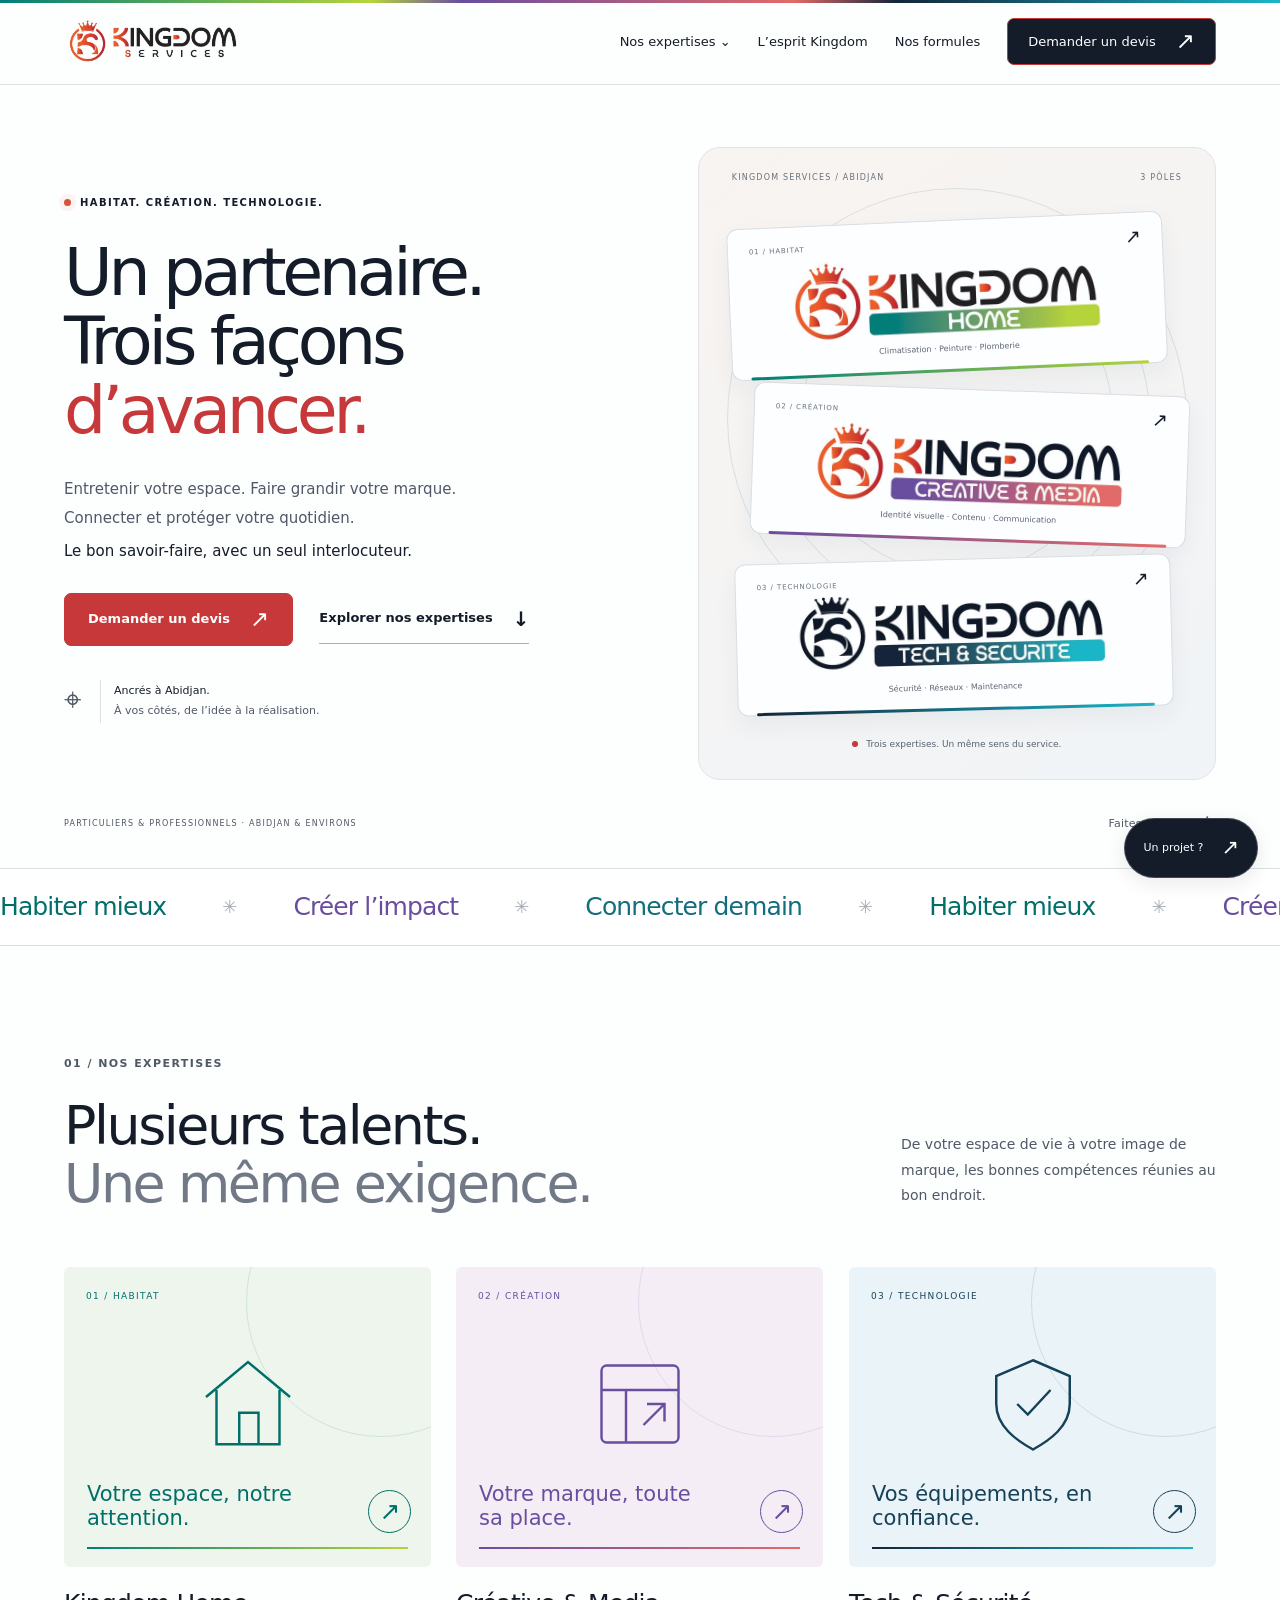
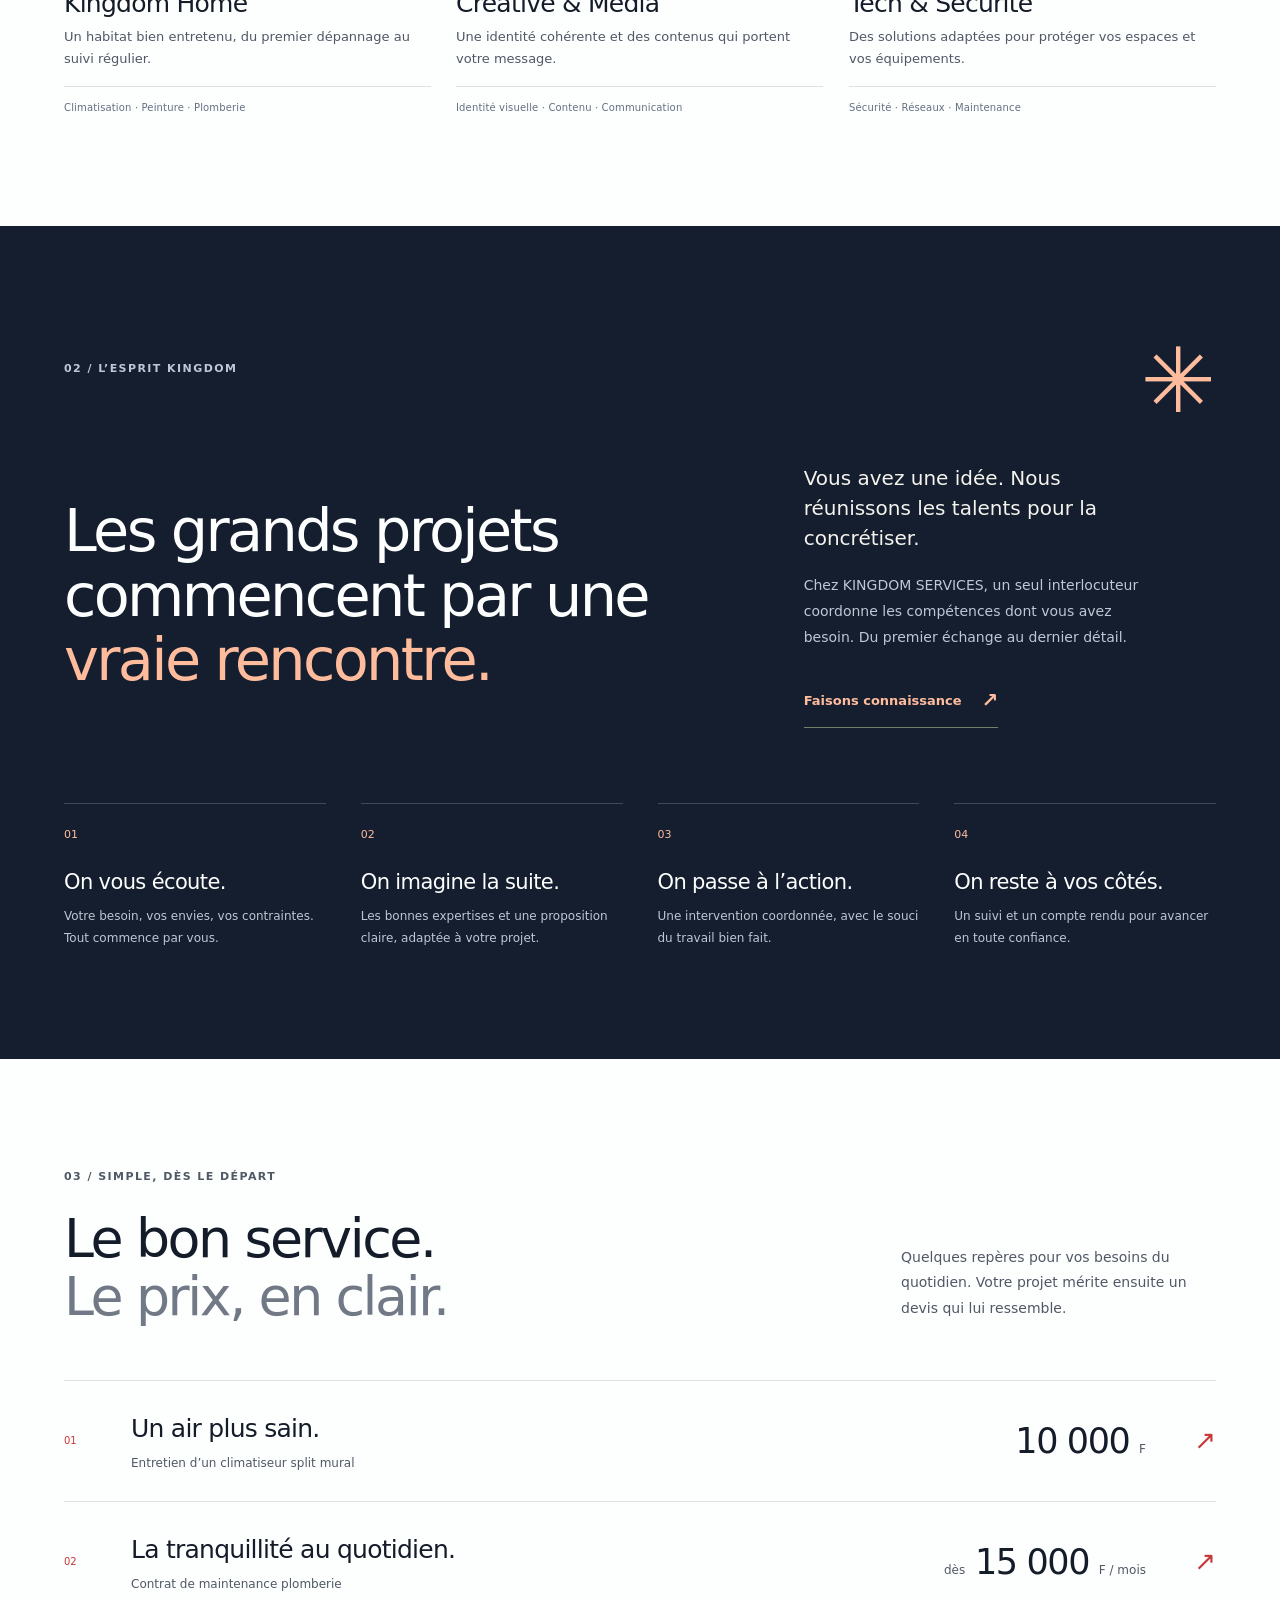
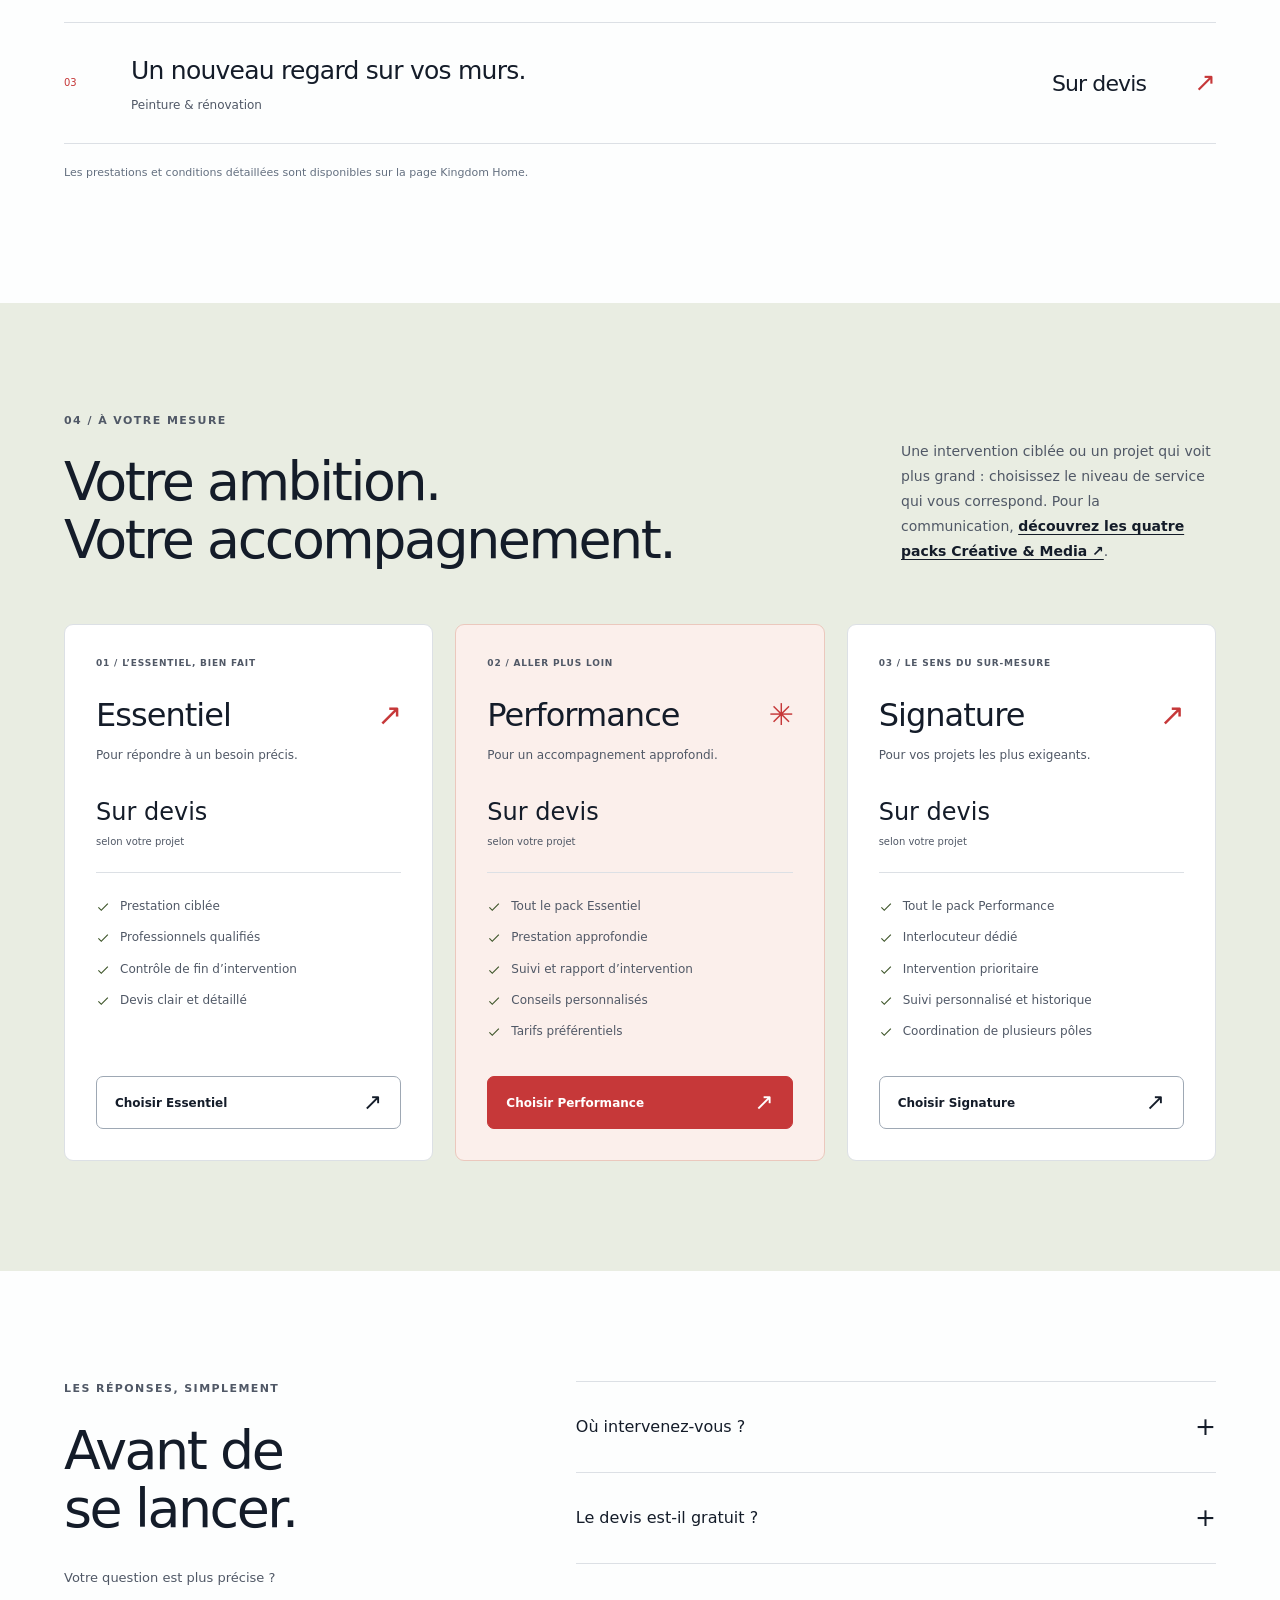
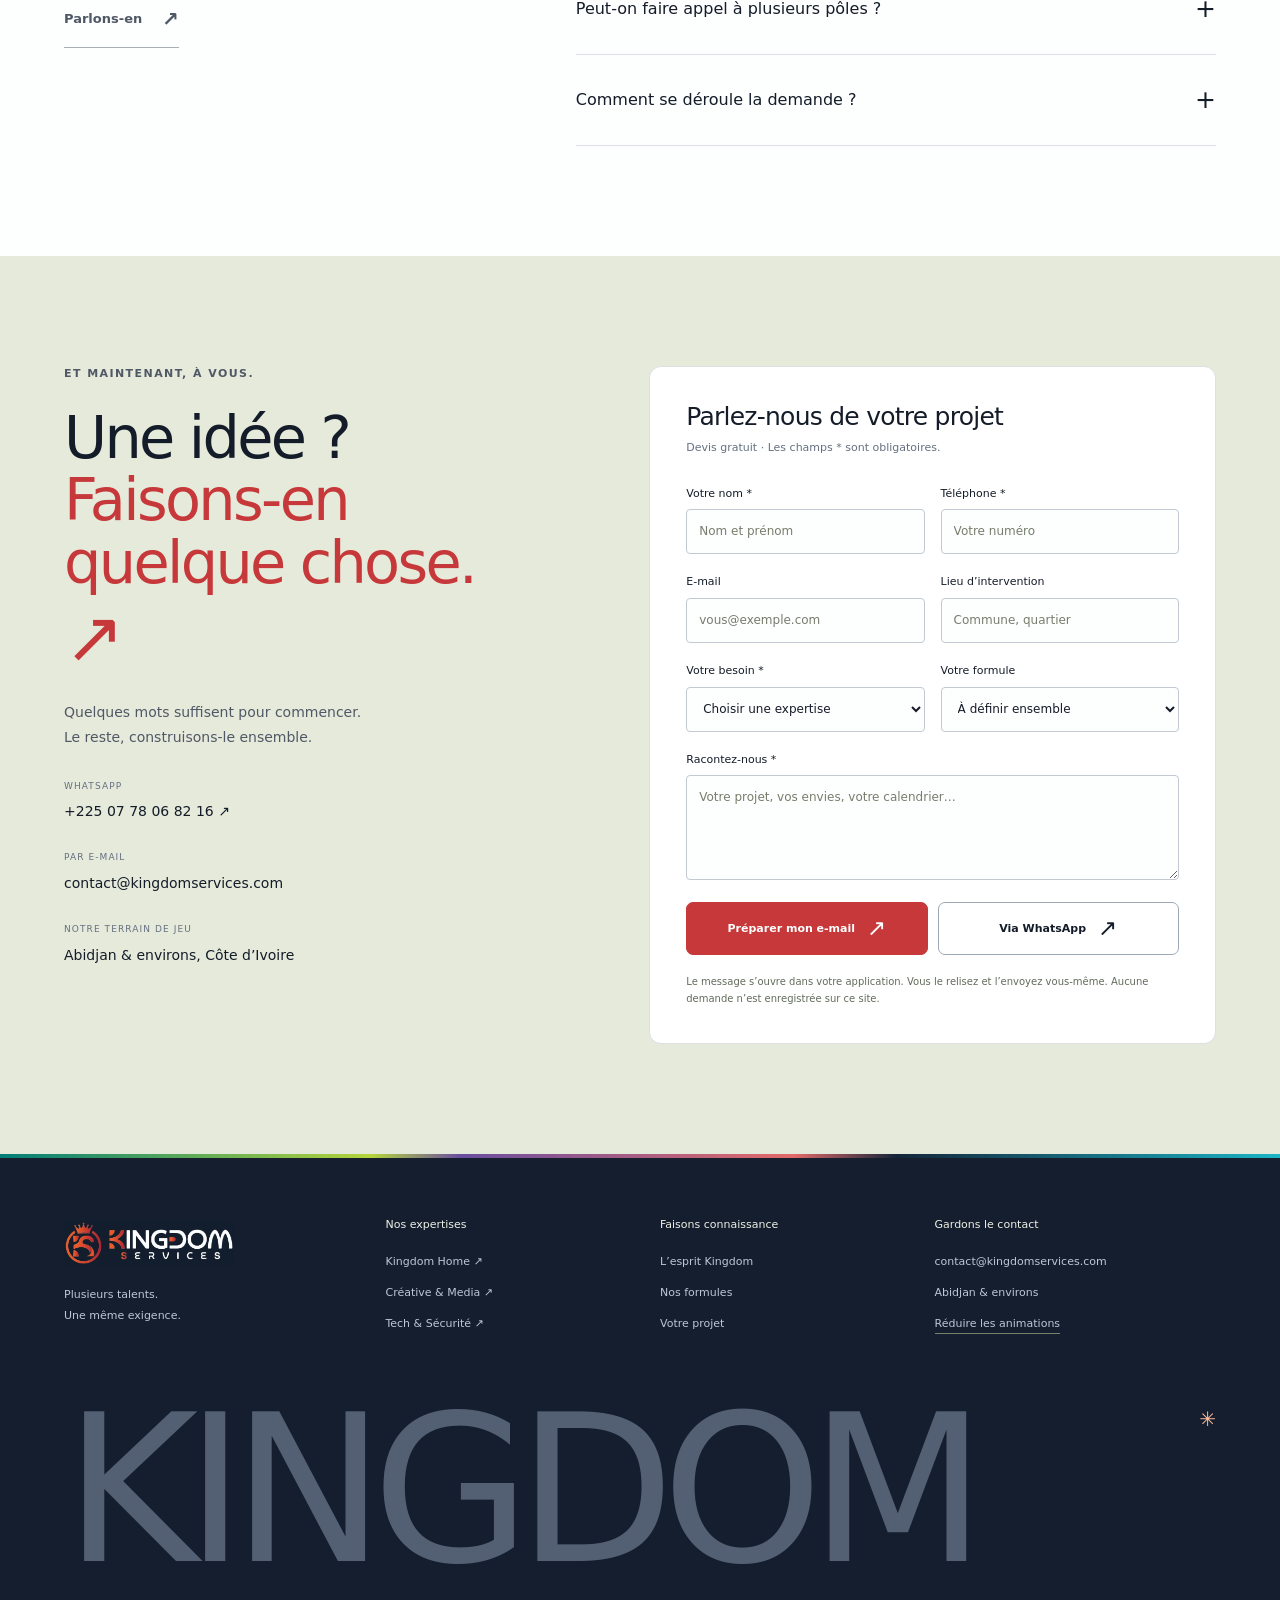
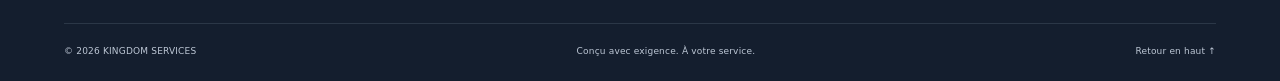
==== commit 3c9ce096: "Proposer neuf prestations Tech et Sécurité sur devis" ====
--- a/site/index.html
+++ b/site/index.html
@@ -1,58 +1,58 @@
-<!DOCTYPE html>
-<html lang="fr">
-<head>
-  <meta charset="UTF-8">
-  <meta name="viewport" content="width=device-width, initial-scale=1">
-  <meta name="theme-color" content="#fdfefe">
-  <title>KINGDOM SERVICES — Vos projets prennent une autre dimension à Abidjan</title>
-  <meta name="description" content="À Abidjan et environs, KINGDOM SERVICES réunit entretien de l'habitat, création visuelle et solutions techniques. Trois expertises, un seul interlocuteur. Devis gratuit.">
-  <link rel="icon" type="image/png" href="assets/img/emblem-color.png">
-  <link rel="preconnect" href="https://fonts.googleapis.com">
-  <link rel="preconnect" href="https://fonts.gstatic.com" crossorigin>
-  <link href="https://fonts.googleapis.com/css2?family=DM+Sans:wght@400;450;500;600;700&family=Outfit:wght@400;500;600;700&display=swap" rel="stylesheet">
-  <link rel="stylesheet" href="css/style.css">
-  <link rel="stylesheet" href="css/design.css">
-  <link rel="stylesheet" href="css/catalogue.css">
-  <link rel="stylesheet" href="css/brand.css">
-<noscript><style>.motion-toggle{display:none}#devis-form{display:none}@media(max-width:920px){.header{position:static}.header .wrap{height:auto;flex-wrap:wrap;padding-block:15px}.burger{display:none}.nav{position:static;visibility:visible;opacity:1;pointer-events:auto;transform:none;width:100%;max-height:none;padding:8px 0}.subnav{top:0}}</style></noscript>
-</head>
-<body class="homepage">
-<div class="scroll-progress" aria-hidden="true"></div>
-<a class="skip-link" href="#contenu">Aller au contenu</a>
-<header class="header"><div class="wrap">
-  <a href="index.html" class="header__logo" aria-label="KINGDOM SERVICES — accueil"><img src="assets/img/logo-color.png" width="190" height="54" alt="KINGDOM SERVICES"></a>
-  <button class="burger" type="button" aria-label="Ouvrir le menu" aria-controls="main-nav" aria-expanded="false"><span></span><span></span><span></span></button>
-  <nav class="nav" id="main-nav" aria-label="Navigation principale">
-    <div class="dropdown"><a href="#poles">Nos expertises <span aria-hidden="true">⌄</span></a><div class="dropdown__menu"><a href="pole-home.html"><span class="dot dot--home"></span>Kingdom Home</a><a href="pole-creative.html"><span class="dot dot--crea"></span>Créative &amp; Media</a><a href="pole-tech.html"><span class="dot dot--tech"></span>Tech &amp; Sécurité</a></div></div>
-    <a href="#approche">L’esprit Kingdom</a><a href="#packs">Nos formules</a><a href="#devis" class="btn btn--primary">Demander un devis <span aria-hidden="true">↗</span></a>
-  </nav>
-</div></header>
-<main id="contenu">
-<section class="editorial-home" aria-labelledby="hero-title"><div class="wrap hero-layout">
-  <div class="hero-copy"><p class="hero-kicker"><span class="live-dot" aria-hidden="true"></span> HABITAT. CRÉATION. TECHNOLOGIE.</p><h1 id="hero-title">Un partenaire.<br>Trois façons<br><span class="brand-highlight">d’avancer.</span></h1><p class="hero-intro">Entretenir votre espace. Faire grandir votre marque.<br>Connecter et protéger votre quotidien.<br><strong>Le bon savoir-faire, avec un seul interlocuteur.</strong></p><div class="hero-actions"><a class="btn btn--primary" href="#devis">Demander un devis <span aria-hidden="true">↗</span></a><a class="text-link" href="#poles">Explorer nos expertises <span aria-hidden="true">↓</span></a></div><div class="hero-footnote"><span class="location-icon" aria-hidden="true">⌖</span><span><strong>Ancrés à Abidjan.</strong><br>À vos côtés, de l’idée à la réalisation.</span></div></div>
-  <div class="brand-stage"><div class="brand-stage__heading"><span>KINGDOM SERVICES / ABIDJAN</span><span class="stage-coordinate" aria-hidden="true">3 PÔLES</span></div><div class="brand-stage__rings" aria-hidden="true"></div><div class="brand-stage__cards"><a class="universe universe--home" href="pole-home.html" aria-label="Découvrir Kingdom Home"><span class="universe__top"><span>01 / HABITAT</span><span aria-hidden="true">↗</span></span><span class="brand-logo "><img src="assets/img/kingdom-home.jpg" width="1000" height="1000" alt="" decoding="async"></span><span class="universe__services">Climatisation · Peinture · Plomberie</span></a><a class="universe universe--creative" href="pole-creative.html" aria-label="Découvrir Kingdom Créative &amp; Media"><span class="universe__top"><span>02 / CRÉATION</span><span aria-hidden="true">↗</span></span><span class="brand-logo "><img src="assets/img/kingdom-creative.jpg" width="1000" height="1000" alt="" decoding="async"></span><span class="universe__services">Identité visuelle · Contenu · Communication</span></a><a class="universe universe--tech" href="pole-tech.html" aria-label="Découvrir Kingdom Tech &amp; Sécurité"><span class="universe__top"><span>03 / TECHNOLOGIE</span><span aria-hidden="true">↗</span></span><span class="brand-logo "><img src="assets/img/kingdom-tech.jpg" width="1000" height="1000" alt="" decoding="async"></span><span class="universe__services">Sécurité · Réseaux · Maintenance</span></a></div><p class="brand-stage__foot"><span class="stage-dot" aria-hidden="true"></span>Trois expertises. Un même sens du service.</p></div>
-</div><div class="wrap hero-bottom"><span>PARTICULIERS &amp; PROFESSIONNELS · ABIDJAN &amp; ENVIRONS</span><a href="#poles">Faites défiler <span aria-hidden="true">↓</span></a></div></section>
-
-<div class="expertise-ribbon" aria-label="Habitat, création, technologie"><div class="ribbon-track" aria-hidden="true"><span>Habiter mieux</span><b>✳</b><span>Créer l’impact</span><b>✳</b><span>Connecter demain</span><b>✳</b><span>Habiter mieux</span><b>✳</b><span>Créer l’impact</span><b>✳</b><span>Connecter demain</span><b>✳</b></div></div>
-
-<section class="section expertise-section" id="poles" aria-labelledby="expertise-title"><div class="wrap"><div class="section-heading reveal"><div><span class="section-label">01 / NOS EXPERTISES</span><h2 id="expertise-title">Plusieurs talents.<br><span class="muted-heading">Une même exigence.</span></h2></div><p>De votre espace de vie à votre image de marque, les bonnes compétences réunies au bon endroit.</p></div><div class="expertise-grid"><a href="pole-home.html" class="expertise-card expertise-card--home reveal"><div class="expertise-art brand-art brand-art--home"><span class="card-index">01 / HABITAT</span><svg class="brand-art__symbol" viewBox="0 0 64 64" fill="none" stroke="currentColor" stroke-width="1.4" aria-hidden="true"><path d="m8 28 24-20 24 20M14 24v31h36V24M27 55V37h11v18"/></svg><span class="art-tag">Votre espace, notre attention.</span><span class="round-arrow" aria-hidden="true">↗</span></div><div class="expertise-description"><h3>Kingdom Home</h3><p>Un habitat bien entretenu, du premier dépannage au suivi régulier.</p><span>Climatisation · Peinture · Plomberie</span></div></a><a href="pole-creative.html" class="expertise-card expertise-card--creative reveal"><div class="expertise-art brand-art brand-art--creative"><span class="card-index">02 / CRÉATION</span><svg class="brand-art__symbol" viewBox="0 0 64 64" fill="none" stroke="currentColor" stroke-width="1.4" aria-hidden="true"><rect x="10" y="10" width="44" height="44" rx="3"/><path d="M10 24h44M24 24v30M34 44l12-12M36 32h10v10"/></svg><span class="art-tag">Votre marque, toute sa place.</span><span class="round-arrow" aria-hidden="true">↗</span></div><div class="expertise-description"><h3>Créative &amp; Media</h3><p>Une identité cohérente et des contenus qui portent votre message.</p><span>Identité visuelle · Contenu · Communication</span></div></a><a href="pole-tech.html" class="expertise-card expertise-card--tech reveal"><div class="expertise-art brand-art brand-art--tech"><span class="card-index">03 / TECHNOLOGIE</span><svg class="brand-art__symbol" viewBox="0 0 64 64" fill="none" stroke="currentColor" stroke-width="1.4" aria-hidden="true"><path d="m32 7 21 9v16c0 13-12 21-21 26-9-5-21-13-21-26V16L32 7Z"/><path d="m23 32 6 6 13-14"/></svg><span class="art-tag">Vos équipements, en confiance.</span><span class="round-arrow" aria-hidden="true">↗</span></div><div class="expertise-description"><h3>Tech &amp; Sécurité</h3><p>Des solutions adaptées pour protéger vos espaces et vos équipements.</p><span>Sécurité · Réseaux · Maintenance</span></div></a></div></div></section>
-
-<section class="section kingdom-manifesto" id="approche" aria-labelledby="approche-title"><div class="wrap"><div class="manifesto-top"><span class="section-label">02 / L’ESPRIT KINGDOM</span><span class="manifesto-star" aria-hidden="true">✳</span></div><div class="manifesto-copy reveal" id="apropos"><h2 id="approche-title">Les grands projets<br>commencent par une<br><span>vraie rencontre.</span></h2><div><p>Vous avez une idée. Nous réunissons les talents pour la concrétiser.</p><p>Chez KINGDOM SERVICES, un seul interlocuteur coordonne les compétences dont vous avez besoin. Du premier échange au dernier détail.</p><a href="#devis" class="text-link">Faisons connaissance <span aria-hidden="true">↗</span></a></div></div><div class="process-grid"><article class="process-step reveal"><span>01</span><h3>On vous écoute.</h3><p>Votre besoin, vos envies, vos contraintes. Tout commence par vous.</p></article><article class="process-step reveal"><span>02</span><h3>On imagine la suite.</h3><p>Les bonnes expertises et une proposition claire, adaptée à votre projet.</p></article><article class="process-step reveal"><span>03</span><h3>On passe à l’action.</h3><p>Une intervention coordonnée, avec le souci du travail bien fait.</p></article><article class="process-step reveal"><span>04</span><h3>On reste à vos côtés.</h3><p>Un suivi et un compte rendu pour avancer en toute confiance.</p></article></div></div></section>
-
-<section class="section rates-section" id="tarifs" aria-labelledby="rates-title"><div class="wrap"><div class="section-heading reveal"><div><span class="section-label">03 / SIMPLE, DÈS LE DÉPART</span><h2 id="rates-title">Le bon service.<br><span class="muted-heading">Le prix, en clair.</span></h2></div><p>Quelques repères pour vos besoins du quotidien. Votre projet mérite ensuite un devis qui lui ressemble.</p></div><div class="rate-list"><a class="rate-row reveal" href="pole-home.html#tarifs-clim"><span class="rate-no">01</span><span class="rate-name"><strong>Un air plus sain.</strong><small>Entretien d’un climatiseur split mural</small></span><span class="rate-price">10 000 <small>F</small></span><span class="rate-arrow" aria-hidden="true">↗</span></a><a class="rate-row reveal" href="pole-home.html#plomberie"><span class="rate-no">02</span><span class="rate-name"><strong>La tranquillité au quotidien.</strong><small>Contrat de maintenance plomberie</small></span><span class="rate-price"><small>dès</small> 15 000 <small>F / mois</small></span><span class="rate-arrow" aria-hidden="true">↗</span></a><a class="rate-row reveal" href="pole-home.html#peinture"><span class="rate-no">03</span><span class="rate-name"><strong>Un nouveau regard sur vos murs.</strong><small>Peinture &amp; rénovation</small></span><span class="rate-price rate-price--text">Sur devis</span><span class="rate-arrow" aria-hidden="true">↗</span></a></div><p class="rates-note">Les prestations et conditions détaillées sont disponibles sur la page Kingdom Home.</p></div></section>
-
-<section class="section packages-section" id="packs" aria-labelledby="packs-title"><div class="wrap"><div class="section-heading reveal"><div><span class="section-label">04 / À VOTRE MESURE</span><h2 id="packs-title">Votre ambition.<br>Votre accompagnement.</h2></div><p>Une intervention ciblée ou un projet qui voit plus grand : choisissez le niveau de service qui vous correspond. Pour la communication, <a class="catalogue-inline-link" href="pole-creative.html#packs-media">découvrez les quatre packs Créative &amp; Media ↗</a>.</p></div><div class="packs">
-  <article class="pack reveal"><span class="pack__name">01 / L’ESSENTIEL, BIEN FAIT</span><h3 class="pack__title">Essentiel<span aria-hidden="true">↗</span></h3><p class="pack__quote">Pour répondre à un besoin précis.</p><div class="pack-price">Sur devis <span>selon votre projet</span></div><ul><li>Prestation ciblée</li><li>Professionnels qualifiés</li><li>Contrôle de fin d’intervention</li><li>Devis clair et détaillé</li></ul><a href="#devis" class="btn btn--ghost" data-devis="|Pack Essentiel">Choisir Essentiel <span aria-hidden="true">↗</span></a></article>
-  <article class="pack pack--featured reveal"><span class="pack__name">02 / ALLER PLUS LOIN</span><h3 class="pack__title">Performance<span aria-hidden="true">✳</span></h3><p class="pack__quote">Pour un accompagnement approfondi.</p><div class="pack-price">Sur devis <span>selon votre projet</span></div><ul><li>Tout le pack Essentiel</li><li>Prestation approfondie</li><li>Suivi et rapport d’intervention</li><li>Conseils personnalisés</li><li>Tarifs préférentiels</li></ul><a href="#devis" class="btn btn--primary" data-devis="|Pack Performance">Choisir Performance <span aria-hidden="true">↗</span></a></article>
-  <article class="pack reveal"><span class="pack__name">03 / LE SENS DU SUR-MESURE</span><h3 class="pack__title">Signature<span aria-hidden="true">↗</span></h3><p class="pack__quote">Pour vos projets les plus exigeants.</p><div class="pack-price">Sur devis <span>selon votre projet</span></div><ul><li>Tout le pack Performance</li><li>Interlocuteur dédié</li><li>Intervention prioritaire</li><li>Suivi personnalisé et historique</li><li>Coordination de plusieurs pôles</li></ul><a href="#devis" class="btn btn--ghost" data-devis="|Pack Signature">Choisir Signature <span aria-hidden="true">↗</span></a></article>
-</div></div></section>
-
-<section class="section faq-section" aria-labelledby="faq-title"><div class="wrap faq-layout"><div class="reveal"><span class="section-label">LES RÉPONSES, SIMPLEMENT</span><h2 id="faq-title">Avant de<br>se lancer.</h2><p>Votre question est plus précise ?<br><a class="text-link" href="#devis">Parlons-en <span aria-hidden="true">↗</span></a></p></div><div class="faq-list reveal"><details><summary>Où intervenez-vous ?<span aria-hidden="true">+</span></summary><p>Nous accompagnons les particuliers et les professionnels à Abidjan et dans ses environs. Indiquez votre commune et votre quartier pour préciser les modalités de déplacement dans votre devis.</p></details><details><summary>Le devis est-il gratuit ?<span aria-hidden="true">+</span></summary><p>Oui. Décrivez votre besoin et nous vous proposons un devis adapté. Le périmètre de la prestation et ses conditions sont précisés avant l’intervention.</p></details><details><summary>Peut-on faire appel à plusieurs pôles ?<span aria-hidden="true">+</span></summary><p>Bien sûr. Un même projet peut réunir plusieurs expertises. Choisissez « Plusieurs pôles / je ne sais pas » dans le formulaire : nous vous aidons à définir le bon accompagnement.</p></details><details><summary>Comment se déroule la demande ?<span aria-hidden="true">+</span></summary><p>Le formulaire prépare un message dans WhatsApp ou votre messagerie. Vous pouvez le relire avant de l’envoyer depuis l’application. L’équipe prend ensuite contact pour préciser votre besoin.</p></details></div></div></section>
-
-<section class="section project-section" id="devis" aria-labelledby="contact-title"><div class="wrap contact"><div class="contact-copy reveal"><span class="section-label">ET MAINTENANT, À VOUS.</span><h2 id="contact-title">Une idée ?<br><span>Faisons-en<br>quelque chose.</span><span class="contact-arrow" aria-hidden="true">↗</span></h2><p>Quelques mots suffisent pour commencer.<br>Le reste, construisons-le ensemble.</p><div class="contact-detail"><small>WHATSAPP</small><a data-whatsapp href="https://wa.me/2250778068216" target="_blank" rel="noopener noreferrer">+225 07 78 06 82 16 ↗</a></div><div class="contact-detail"><small>PAR E-MAIL</small><a data-email href="mailto:contact@kingdomservices.com">contact@kingdomservices.com</a></div><div class="contact-detail"><small>NOTRE TERRAIN DE JEU</small><span>Abidjan &amp; environs, Côte d’Ivoire</span></div></div>
-<noscript><div class="no-script-contact"><h3>Parlons de votre projet</h3><p>Écrivez-nous directement à <a href="mailto:contact@kingdomservices.com">contact@kingdomservices.com</a> en précisant votre besoin et vos coordonnées. Activez JavaScript pour utiliser le formulaire de préparation.</p></div></noscript><form class="form reveal" id="devis-form" novalidate><div class="form-heading"><h3>Parlez-nous de votre projet</h3><p>Devis gratuit · Les champs * sont obligatoires.</p></div><div class="form-grid"><div class="field"><label for="nom">Votre nom *</label><input id="nom" name="nom" required autocomplete="name" placeholder="Nom et prénom"></div><div class="field"><label for="tel">Téléphone *</label><input id="tel" name="tel" type="tel" required autocomplete="tel" placeholder="Votre numéro"></div><div class="field"><label for="email">E-mail</label><input id="email" name="email" type="email" autocomplete="email" placeholder="vous@exemple.com"></div><div class="field"><label for="lieu">Lieu d’intervention</label><input id="lieu" name="lieu" autocomplete="address-level2" placeholder="Commune, quartier"></div><div class="field"><label for="pole">Votre besoin *</label><select id="pole" name="pole" required><option value="">Choisir une expertise</option><option>Home — Climatisation</option><option>Home — Peinture &amp; rénovation</option><option>Home — Plomberie</option><option>Créative &amp; Media</option><option>Tech &amp; Sécurité</option><option>Plusieurs pôles / je ne sais pas</option></select></div><div class="field"><label for="offre">Votre formule</label><select id="offre" name="offre"><option value="">À définir ensemble</option><optgroup label="Accompagnement général"><option>Pack Essentiel</option><option>Pack Performance</option><option>Pack Signature</option><option>Intervention ponctuelle</option></optgroup><optgroup label="Contrats Kingdom Home"><option>Contrat Start</option><option>Contrat Confort</option><option>Contrat Premium</option></optgroup><optgroup label="Packs Créative &amp; Media"><option>Pack Media Starter</option><option>Pack Media Visibilité</option><option>Pack Media Contenu</option><option>Pack Media Performance</option></optgroup><optgroup label="Créative &amp; Media — Formules"><option>Media — À la carte</option><option>Media — Abonnement mensuel</option><option>Media — Campagne ponctuelle</option><option>Media — Sur mesure</option></optgroup></select></div><div class="field field--full quote-service-field" id="prestation-field" hidden><label for="prestation">Prestation sélectionnée</label><input id="prestation" name="prestation" readonly><button type="button" class="clear-service" data-clear-service>Retirer cette prestation</button></div><div class="field field--full"><label for="message">Racontez-nous *</label><textarea id="message" name="message" required placeholder="Votre projet, vos envies, votre calendrier…"></textarea></div></div><div class="form__actions"><button class="btn btn--primary" type="submit" value="email">Préparer mon e-mail <span aria-hidden="true">↗</span></button><button class="btn btn--ghost" type="submit" value="whatsapp">Via WhatsApp <span aria-hidden="true">↗</span></button></div><p class="form__hint">Le message s’ouvre dans votre application. Vous le relisez et l’envoyez vous-même. Aucune demande n’est enregistrée sur ce site.</p><p id="form-status" role="status" aria-live="polite" tabindex="-1"></p></form></div></section>
-</main>
-<footer class="footer"><div class="wrap"><div class="footer__grid"><div><img class="footer__logo" src="assets/img/logo-color-dark.png" width="190" height="54" loading="lazy" alt="KINGDOM SERVICES"><p>Plusieurs talents.<br>Une même exigence.</p></div><div><h4>Nos expertises</h4><ul><li><a href="pole-home.html">Kingdom Home ↗</a></li><li><a href="pole-creative.html">Créative &amp; Media ↗</a></li><li><a href="pole-tech.html">Tech &amp; Sécurité ↗</a></li></ul></div><div><h4>Faisons connaissance</h4><ul><li><a href="#approche">L’esprit Kingdom</a></li><li><a href="#packs">Nos formules</a></li><li><a href="#devis">Votre projet</a></li></ul></div><div><h4>Gardons le contact</h4><ul><li><a data-email href="mailto:contact@kingdomservices.com">contact@kingdomservices.com</a></li><li>Abidjan &amp; environs</li><li><button type="button" class="motion-toggle" data-motion-toggle aria-pressed="false">Réduire les animations</button></li></ul></div></div><div class="footer-wordmark" aria-hidden="true">KINGDOM<span>✳</span></div><div class="footer__bottom"><span>© <span data-year>2026</span> KINGDOM SERVICES</span><span>Conçu avec exigence. À votre service.</span><a href="#contenu">Retour en haut ↑</a></div></div></footer>
-<a class="project-float" href="#devis">Un projet ? <span aria-hidden="true">↗</span></a>
-<script src="js/main.js"></script>
-</body></html>
+<!DOCTYPE html>
+<html lang="fr">
+<head>
+  <meta charset="UTF-8">
+  <meta name="viewport" content="width=device-width, initial-scale=1">
+  <meta name="theme-color" content="#fdfefe">
+  <title>KINGDOM SERVICES — Vos projets prennent une autre dimension à Abidjan</title>
+  <meta name="description" content="À Abidjan et environs, KINGDOM SERVICES réunit entretien de l'habitat, création visuelle et solutions techniques. Trois expertises, un seul interlocuteur. Devis gratuit.">
+  <link rel="icon" type="image/png" href="assets/img/emblem-color.png">
+  <link rel="preconnect" href="https://fonts.googleapis.com">
+  <link rel="preconnect" href="https://fonts.gstatic.com" crossorigin>
+  <link href="https://fonts.googleapis.com/css2?family=DM+Sans:wght@400;450;500;600;700&family=Outfit:wght@400;500;600;700&display=swap" rel="stylesheet">
+  <link rel="stylesheet" href="css/style.css">
+  <link rel="stylesheet" href="css/design.css">
+  <link rel="stylesheet" href="css/catalogue.css">
+  <link rel="stylesheet" href="css/brand.css">
+<noscript><style>.motion-toggle{display:none}#devis-form{display:none}@media(max-width:920px){.header{position:static}.header .wrap{height:auto;flex-wrap:wrap;padding-block:15px}.burger{display:none}.nav{position:static;visibility:visible;opacity:1;pointer-events:auto;transform:none;width:100%;max-height:none;padding:8px 0}.subnav{top:0}}</style></noscript>
+</head>
+<body class="homepage">
+<div class="scroll-progress" aria-hidden="true"></div>
+<a class="skip-link" href="#contenu">Aller au contenu</a>
+<header class="header"><div class="wrap">
+  <a href="index.html" class="header__logo" aria-label="KINGDOM SERVICES — accueil"><img src="assets/img/logo-color.png" width="190" height="54" alt="KINGDOM SERVICES"></a>
+  <button class="burger" type="button" aria-label="Ouvrir le menu" aria-controls="main-nav" aria-expanded="false"><span></span><span></span><span></span></button>
+  <nav class="nav" id="main-nav" aria-label="Navigation principale">
+    <div class="dropdown"><a href="#poles">Nos expertises <span aria-hidden="true">⌄</span></a><div class="dropdown__menu"><a href="pole-home.html"><span class="dot dot--home"></span>Kingdom Home</a><a href="pole-creative.html"><span class="dot dot--crea"></span>Créative &amp; Media</a><a href="pole-tech.html"><span class="dot dot--tech"></span>Tech &amp; Sécurité</a></div></div>
+    <a href="#approche">L’esprit Kingdom</a><a href="#packs">Nos formules</a><a href="#devis" class="btn btn--primary">Demander un devis <span aria-hidden="true">↗</span></a>
+  </nav>
+</div></header>
+<main id="contenu">
+<section class="editorial-home" aria-labelledby="hero-title"><div class="wrap hero-layout">
+  <div class="hero-copy"><p class="hero-kicker"><span class="live-dot" aria-hidden="true"></span> HABITAT. CRÉATION. TECHNOLOGIE.</p><h1 id="hero-title">Un partenaire.<br>Trois façons<br><span class="brand-highlight">d’avancer.</span></h1><p class="hero-intro">Entretenir votre espace. Faire grandir votre marque.<br>Connecter et protéger votre quotidien.<br><strong>Le bon savoir-faire, avec un seul interlocuteur.</strong></p><div class="hero-actions"><a class="btn btn--primary" href="#devis">Demander un devis <span aria-hidden="true">↗</span></a><a class="text-link" href="#poles">Explorer nos expertises <span aria-hidden="true">↓</span></a></div><div class="hero-footnote"><span class="location-icon" aria-hidden="true">⌖</span><span><strong>Ancrés à Abidjan.</strong><br>À vos côtés, de l’idée à la réalisation.</span></div></div>
+  <div class="brand-stage"><div class="brand-stage__heading"><span>KINGDOM SERVICES / ABIDJAN</span><span class="stage-coordinate" aria-hidden="true">3 PÔLES</span></div><div class="brand-stage__rings" aria-hidden="true"></div><div class="brand-stage__cards"><a class="universe universe--home" href="pole-home.html" aria-label="Découvrir Kingdom Home"><span class="universe__top"><span>01 / HABITAT</span><span aria-hidden="true">↗</span></span><span class="brand-logo "><img src="assets/img/kingdom-home.jpg" width="1000" height="1000" alt="" decoding="async"></span><span class="universe__services">Climatisation · Peinture · Plomberie</span></a><a class="universe universe--creative" href="pole-creative.html" aria-label="Découvrir Kingdom Créative &amp; Media"><span class="universe__top"><span>02 / CRÉATION</span><span aria-hidden="true">↗</span></span><span class="brand-logo "><img src="assets/img/kingdom-creative.jpg" width="1000" height="1000" alt="" decoding="async"></span><span class="universe__services">Identité visuelle · Contenu · Communication</span></a><a class="universe universe--tech" href="pole-tech.html" aria-label="Découvrir Kingdom Tech &amp; Sécurité"><span class="universe__top"><span>03 / TECHNOLOGIE</span><span aria-hidden="true">↗</span></span><span class="brand-logo "><img src="assets/img/kingdom-tech.jpg" width="1000" height="1000" alt="" decoding="async"></span><span class="universe__services">Sécurité · Réseaux · Maintenance</span></a></div><p class="brand-stage__foot"><span class="stage-dot" aria-hidden="true"></span>Trois expertises. Un même sens du service.</p></div>
+</div><div class="wrap hero-bottom"><span>PARTICULIERS &amp; PROFESSIONNELS · ABIDJAN &amp; ENVIRONS</span><a href="#poles">Faites défiler <span aria-hidden="true">↓</span></a></div></section>
+
+<div class="expertise-ribbon" aria-label="Habitat, création, technologie"><div class="ribbon-track" aria-hidden="true"><span>Habiter mieux</span><b>✳</b><span>Créer l’impact</span><b>✳</b><span>Connecter demain</span><b>✳</b><span>Habiter mieux</span><b>✳</b><span>Créer l’impact</span><b>✳</b><span>Connecter demain</span><b>✳</b></div></div>
+
+<section class="section expertise-section" id="poles" aria-labelledby="expertise-title"><div class="wrap"><div class="section-heading reveal"><div><span class="section-label">01 / NOS EXPERTISES</span><h2 id="expertise-title">Plusieurs talents.<br><span class="muted-heading">Une même exigence.</span></h2></div><p>De votre espace de vie à votre image de marque, les bonnes compétences réunies au bon endroit.</p></div><div class="expertise-grid"><a href="pole-home.html" class="expertise-card expertise-card--home reveal"><div class="expertise-art brand-art brand-art--home"><span class="card-index">01 / HABITAT</span><svg class="brand-art__symbol" viewBox="0 0 64 64" fill="none" stroke="currentColor" stroke-width="1.4" aria-hidden="true"><path d="m8 28 24-20 24 20M14 24v31h36V24M27 55V37h11v18"/></svg><span class="art-tag">Votre espace, notre attention.</span><span class="round-arrow" aria-hidden="true">↗</span></div><div class="expertise-description"><h3>Kingdom Home</h3><p>Un habitat bien entretenu, du premier dépannage au suivi régulier.</p><span>Climatisation · Peinture · Plomberie</span></div></a><a href="pole-creative.html" class="expertise-card expertise-card--creative reveal"><div class="expertise-art brand-art brand-art--creative"><span class="card-index">02 / CRÉATION</span><svg class="brand-art__symbol" viewBox="0 0 64 64" fill="none" stroke="currentColor" stroke-width="1.4" aria-hidden="true"><rect x="10" y="10" width="44" height="44" rx="3"/><path d="M10 24h44M24 24v30M34 44l12-12M36 32h10v10"/></svg><span class="art-tag">Votre marque, toute sa place.</span><span class="round-arrow" aria-hidden="true">↗</span></div><div class="expertise-description"><h3>Créative &amp; Media</h3><p>Une identité cohérente et des contenus qui portent votre message.</p><span>Identité visuelle · Contenu · Communication</span></div></a><a href="pole-tech.html" class="expertise-card expertise-card--tech reveal"><div class="expertise-art brand-art brand-art--tech"><span class="card-index">03 / TECHNOLOGIE</span><svg class="brand-art__symbol" viewBox="0 0 64 64" fill="none" stroke="currentColor" stroke-width="1.4" aria-hidden="true"><path d="m32 7 21 9v16c0 13-12 21-21 26-9-5-21-13-21-26V16L32 7Z"/><path d="m23 32 6 6 13-14"/></svg><span class="art-tag">Vos équipements, en confiance.</span><span class="round-arrow" aria-hidden="true">↗</span></div><div class="expertise-description"><h3>Tech &amp; Sécurité</h3><p>Des solutions adaptées pour protéger vos espaces et vos équipements.</p><span>Sécurité · Réseaux · Maintenance</span></div></a></div></div></section>
+
+<section class="section kingdom-manifesto" id="approche" aria-labelledby="approche-title"><div class="wrap"><div class="manifesto-top"><span class="section-label">02 / L’ESPRIT KINGDOM</span><span class="manifesto-star" aria-hidden="true">✳</span></div><div class="manifesto-copy reveal" id="apropos"><h2 id="approche-title">Les grands projets<br>commencent par une<br><span>vraie rencontre.</span></h2><div><p>Vous avez une idée. Nous réunissons les talents pour la concrétiser.</p><p>Chez KINGDOM SERVICES, un seul interlocuteur coordonne les compétences dont vous avez besoin. Du premier échange au dernier détail.</p><a href="#devis" class="text-link">Faisons connaissance <span aria-hidden="true">↗</span></a></div></div><div class="process-grid"><article class="process-step reveal"><span>01</span><h3>On vous écoute.</h3><p>Votre besoin, vos envies, vos contraintes. Tout commence par vous.</p></article><article class="process-step reveal"><span>02</span><h3>On imagine la suite.</h3><p>Les bonnes expertises et une proposition claire, adaptée à votre projet.</p></article><article class="process-step reveal"><span>03</span><h3>On passe à l’action.</h3><p>Une intervention coordonnée, avec le souci du travail bien fait.</p></article><article class="process-step reveal"><span>04</span><h3>On reste à vos côtés.</h3><p>Un suivi et un compte rendu pour avancer en toute confiance.</p></article></div></div></section>
+
+<section class="section rates-section" id="tarifs" aria-labelledby="rates-title"><div class="wrap"><div class="section-heading reveal"><div><span class="section-label">03 / SIMPLE, DÈS LE DÉPART</span><h2 id="rates-title">Le bon service.<br><span class="muted-heading">Le prix, en clair.</span></h2></div><p>Quelques repères pour vos besoins du quotidien. Votre projet mérite ensuite un devis qui lui ressemble.</p></div><div class="rate-list"><a class="rate-row reveal" href="pole-home.html#tarifs-clim"><span class="rate-no">01</span><span class="rate-name"><strong>Un air plus sain.</strong><small>Entretien d’un climatiseur split mural</small></span><span class="rate-price">10 000 <small>F</small></span><span class="rate-arrow" aria-hidden="true">↗</span></a><a class="rate-row reveal" href="pole-home.html#plomberie"><span class="rate-no">02</span><span class="rate-name"><strong>La tranquillité au quotidien.</strong><small>Contrat de maintenance plomberie</small></span><span class="rate-price"><small>dès</small> 15 000 <small>F / mois</small></span><span class="rate-arrow" aria-hidden="true">↗</span></a><a class="rate-row reveal" href="pole-home.html#peinture"><span class="rate-no">03</span><span class="rate-name"><strong>Un nouveau regard sur vos murs.</strong><small>Peinture &amp; rénovation</small></span><span class="rate-price rate-price--text">Sur devis</span><span class="rate-arrow" aria-hidden="true">↗</span></a></div><p class="rates-note">Les prestations et conditions détaillées sont disponibles sur la page Kingdom Home.</p></div></section>
+
+<section class="section packages-section" id="packs" aria-labelledby="packs-title"><div class="wrap"><div class="section-heading reveal"><div><span class="section-label">04 / À VOTRE MESURE</span><h2 id="packs-title">Votre ambition.<br>Votre accompagnement.</h2></div><p>Une intervention ciblée ou un projet qui voit plus grand : choisissez le niveau de service qui vous correspond. Pour la communication, <a class="catalogue-inline-link" href="pole-creative.html#packs-media">découvrez les quatre packs Créative &amp; Media ↗</a>.</p></div><div class="packs">
+  <article class="pack reveal"><span class="pack__name">01 / L’ESSENTIEL, BIEN FAIT</span><h3 class="pack__title">Essentiel<span aria-hidden="true">↗</span></h3><p class="pack__quote">Pour répondre à un besoin précis.</p><div class="pack-price">Sur devis <span>selon votre projet</span></div><ul><li>Prestation ciblée</li><li>Professionnels qualifiés</li><li>Contrôle de fin d’intervention</li><li>Devis clair et détaillé</li></ul><a href="#devis" class="btn btn--ghost" data-devis="|Pack Essentiel">Choisir Essentiel <span aria-hidden="true">↗</span></a></article>
+  <article class="pack pack--featured reveal"><span class="pack__name">02 / ALLER PLUS LOIN</span><h3 class="pack__title">Performance<span aria-hidden="true">✳</span></h3><p class="pack__quote">Pour un accompagnement approfondi.</p><div class="pack-price">Sur devis <span>selon votre projet</span></div><ul><li>Tout le pack Essentiel</li><li>Prestation approfondie</li><li>Suivi et rapport d’intervention</li><li>Conseils personnalisés</li><li>Tarifs préférentiels</li></ul><a href="#devis" class="btn btn--primary" data-devis="|Pack Performance">Choisir Performance <span aria-hidden="true">↗</span></a></article>
+  <article class="pack reveal"><span class="pack__name">03 / LE SENS DU SUR-MESURE</span><h3 class="pack__title">Signature<span aria-hidden="true">↗</span></h3><p class="pack__quote">Pour vos projets les plus exigeants.</p><div class="pack-price">Sur devis <span>selon votre projet</span></div><ul><li>Tout le pack Performance</li><li>Interlocuteur dédié</li><li>Intervention prioritaire</li><li>Suivi personnalisé et historique</li><li>Coordination de plusieurs pôles</li></ul><a href="#devis" class="btn btn--ghost" data-devis="|Pack Signature">Choisir Signature <span aria-hidden="true">↗</span></a></article>
+</div></div></section>
+
+<section class="section faq-section" aria-labelledby="faq-title"><div class="wrap faq-layout"><div class="reveal"><span class="section-label">LES RÉPONSES, SIMPLEMENT</span><h2 id="faq-title">Avant de<br>se lancer.</h2><p>Votre question est plus précise ?<br><a class="text-link" href="#devis">Parlons-en <span aria-hidden="true">↗</span></a></p></div><div class="faq-list reveal"><details><summary>Où intervenez-vous ?<span aria-hidden="true">+</span></summary><p>Nous accompagnons les particuliers et les professionnels à Abidjan et dans ses environs. Indiquez votre commune et votre quartier pour préciser les modalités de déplacement dans votre devis.</p></details><details><summary>Le devis est-il gratuit ?<span aria-hidden="true">+</span></summary><p>Oui. Décrivez votre besoin et nous vous proposons un devis adapté. Le périmètre de la prestation et ses conditions sont précisés avant l’intervention.</p></details><details><summary>Peut-on faire appel à plusieurs pôles ?<span aria-hidden="true">+</span></summary><p>Bien sûr. Un même projet peut réunir plusieurs expertises. Choisissez « Plusieurs pôles / je ne sais pas » dans le formulaire : nous vous aidons à définir le bon accompagnement.</p></details><details><summary>Comment se déroule la demande ?<span aria-hidden="true">+</span></summary><p>Le formulaire prépare un message dans WhatsApp ou votre messagerie. Vous pouvez le relire avant de l’envoyer depuis l’application. L’équipe prend ensuite contact pour préciser votre besoin.</p></details></div></div></section>
+
+<section class="section project-section" id="devis" aria-labelledby="contact-title"><div class="wrap contact"><div class="contact-copy reveal"><span class="section-label">ET MAINTENANT, À VOUS.</span><h2 id="contact-title">Une idée ?<br><span>Faisons-en<br>quelque chose.</span><span class="contact-arrow" aria-hidden="true">↗</span></h2><p>Quelques mots suffisent pour commencer.<br>Le reste, construisons-le ensemble.</p><div class="contact-detail"><small>WHATSAPP</small><a data-whatsapp href="https://wa.me/2250778068216" target="_blank" rel="noopener noreferrer">+225 07 78 06 82 16 ↗</a></div><div class="contact-detail"><small>PAR E-MAIL</small><a data-email href="mailto:contact@kingdomservices.com">contact@kingdomservices.com</a></div><div class="contact-detail"><small>NOTRE TERRAIN DE JEU</small><span>Abidjan &amp; environs, Côte d’Ivoire</span></div></div>
+<noscript><div class="no-script-contact"><h3>Parlons de votre projet</h3><p>Écrivez-nous directement à <a href="mailto:contact@kingdomservices.com">contact@kingdomservices.com</a> en précisant votre besoin et vos coordonnées. Activez JavaScript pour utiliser le formulaire de préparation.</p></div></noscript><form class="form reveal" id="devis-form" novalidate><div class="form-heading"><h3>Parlez-nous de votre projet</h3><p>Devis gratuit · Les champs * sont obligatoires.</p></div><div class="form-grid"><div class="field"><label for="nom">Votre nom *</label><input id="nom" name="nom" required autocomplete="name" placeholder="Nom et prénom"></div><div class="field"><label for="tel">Téléphone *</label><input id="tel" name="tel" type="tel" required autocomplete="tel" placeholder="Votre numéro"></div><div class="field"><label for="email">E-mail</label><input id="email" name="email" type="email" autocomplete="email" placeholder="vous@exemple.com"></div><div class="field"><label for="lieu">Lieu d’intervention</label><input id="lieu" name="lieu" autocomplete="address-level2" placeholder="Commune, quartier"></div><div class="field"><label for="pole">Votre besoin *</label><select id="pole" name="pole" required><option value="">Choisir une expertise</option><option>Home — Climatisation</option><option>Home — Peinture &amp; rénovation</option><option>Home — Plomberie</option><option>Créative &amp; Media</option><option>Tech &amp; Sécurité</option><option>Plusieurs pôles / je ne sais pas</option></select></div><div class="field"><label for="offre">Votre formule</label><select id="offre" name="offre"><option value="">À définir ensemble</option><optgroup label="Accompagnement général"><option>Pack Essentiel</option><option>Pack Performance</option><option>Pack Signature</option><option>Intervention ponctuelle</option></optgroup><optgroup label="Contrats Kingdom Home"><option>Contrat Start</option><option>Contrat Confort</option><option>Contrat Premium</option></optgroup><optgroup label="Tech &amp; Sécurité"><option>Étude Tech &amp; Sécurité</option></optgroup><optgroup label="Packs Créative &amp; Media"><option>Pack Media Starter</option><option>Pack Media Visibilité</option><option>Pack Media Contenu</option><option>Pack Media Performance</option></optgroup><optgroup label="Créative &amp; Media — Formules"><option>Media — À la carte</option><option>Media — Abonnement mensuel</option><option>Media — Campagne ponctuelle</option><option>Media — Sur mesure</option></optgroup></select></div><div class="field field--full quote-service-field" id="prestation-field" hidden><label for="prestation">Prestation sélectionnée</label><input id="prestation" name="prestation" readonly><button type="button" class="clear-service" data-clear-service>Retirer cette prestation</button></div><div class="field field--full"><label for="message">Racontez-nous *</label><textarea id="message" name="message" required placeholder="Votre projet, vos envies, votre calendrier…"></textarea></div></div><div class="form__actions"><button class="btn btn--primary" type="submit" value="email">Préparer mon e-mail <span aria-hidden="true">↗</span></button><button class="btn btn--ghost" type="submit" value="whatsapp">Via WhatsApp <span aria-hidden="true">↗</span></button></div><p class="form__hint">Le message s’ouvre dans votre application. Vous le relisez et l’envoyez vous-même. Aucune demande n’est enregistrée sur ce site.</p><p id="form-status" role="status" aria-live="polite" tabindex="-1"></p></form></div></section>
+</main>
+<footer class="footer"><div class="wrap"><div class="footer__grid"><div><img class="footer__logo" src="assets/img/logo-color-dark.png" width="190" height="54" loading="lazy" alt="KINGDOM SERVICES"><p>Plusieurs talents.<br>Une même exigence.</p></div><div><h4>Nos expertises</h4><ul><li><a href="pole-home.html">Kingdom Home ↗</a></li><li><a href="pole-creative.html">Créative &amp; Media ↗</a></li><li><a href="pole-tech.html">Tech &amp; Sécurité ↗</a></li></ul></div><div><h4>Faisons connaissance</h4><ul><li><a href="#approche">L’esprit Kingdom</a></li><li><a href="#packs">Nos formules</a></li><li><a href="#devis">Votre projet</a></li></ul></div><div><h4>Gardons le contact</h4><ul><li><a data-email href="mailto:contact@kingdomservices.com">contact@kingdomservices.com</a></li><li>Abidjan &amp; environs</li><li><button type="button" class="motion-toggle" data-motion-toggle aria-pressed="false">Réduire les animations</button></li></ul></div></div><div class="footer-wordmark" aria-hidden="true">KINGDOM<span>✳</span></div><div class="footer__bottom"><span>© <span data-year>2026</span> KINGDOM SERVICES</span><span>Conçu avec exigence. À votre service.</span><a href="#contenu">Retour en haut ↑</a></div></div></footer>
+<a class="project-float" href="#devis">Un projet ? <span aria-hidden="true">↗</span></a>
+<script src="js/main.js"></script>
+</body></html>
--- a/site/css/brand.css
+++ b/site/css/brand.css
@@ -0,0 +1,238 @@
+/* KINGDOM SERVICES / supplied brand identities, October 2026.
+   Original JPG logos are displayed through a CSS crop, never regenerated. */
+:root {
+  --ink: #141c29;
+  --ink-2: #505866;
+  --muted: #647080;
+  --bg: #fdfefe;
+  --bg-soft: #f4f5f7;
+  --dark: #141e2e;
+  --dark-2: #223047;
+  --line: #dce0e5;
+  --home-a: #017e78;
+  --home-b: #b5d43b;
+  --crea-a: #694e9f;
+  --crea-b: #e26a69;
+  --tech-a: #142539;
+  --tech-b: #1ab5c7;
+  --accent: #c63839;
+  --accent-deep: #a72a32;
+  --accent-light: #ffbc9d;
+  --accent-soft: #fbefeb;
+  --accent-line: #ebc8bd;
+  --pole-gradient: linear-gradient(105deg, #ef713e, #c62b37);
+  --brand: var(--pole-gradient);
+  --brand-strong: var(--accent);
+  --orange: #ef713e;
+  --orange-text: #a72a32;
+  --lime: #ffbc9d;
+}
+.pole--home { --accent:#006f69; --accent-deep:#005a56; --accent-light:#c8df7b; --accent-soft:#edf5ee; --accent-line:#b8d6ca; --pole-gradient:linear-gradient(105deg,var(--home-a),var(--home-b)); --lime:#c8df7b; --c:var(--accent); }
+.pole--crea { --accent:#694e9f; --accent-deep:#50367f; --accent-light:#e9c0e3; --accent-soft:#f4eff8; --accent-line:#d9cce6; --pole-gradient:linear-gradient(105deg,var(--crea-a),var(--crea-b)); --lime:#e9c0e3; --c:var(--accent); }
+.pole--tech { --accent:#126d7d; --accent-deep:#104e5f; --accent-light:#8fdae4; --accent-soft:#edf5f8; --accent-line:#bfdae3; --pole-gradient:linear-gradient(105deg,var(--tech-a),var(--tech-b)); --lime:#8fdae4; --c:var(--accent); }
+body { background:var(--bg); }
+.section--soft { background:var(--accent-soft); }
+.muted-heading { color:#717986; }
+.header { background:rgba(253,254,254,.96); border-color:var(--line); }
+.header::before { content:""; position:absolute; inset:0 0 auto; height:3px; background:linear-gradient(90deg,var(--home-a),var(--home-b) 29%,var(--crea-a) 36%,var(--crea-b) 62%,var(--tech-a) 70%,var(--tech-b)); }
+.header .wrap { height:84px; }
+.nav { font-size:13px; gap:27px; }
+.nav .btn { background:var(--ink); color:white; }
+.nav .btn:hover { background:var(--accent); }
+.dropdown__menu { border:1px solid var(--line); }
+.dropdown__menu a { padding-block:12px; }
+.scroll-progress { background:var(--pole-gradient); }
+.btn { border-radius:7px; min-height:50px; }
+.btn--primary { background:var(--accent); color:#fff; border-color:var(--accent); }
+.btn--primary:hover { background:var(--accent-deep); border-color:var(--accent-deep); }
+.btn--ghost { border-color:#9ea8b4; color:var(--ink); }
+.btn--ghost:hover { background:var(--accent-soft); border-color:var(--accent); }
+.btn--light { background:var(--accent); color:white; }
+.btn--light:hover { background:var(--accent-deep); color:white; }
+.text-link { border-color:#a8afb9; }
+.text-link:hover { color:var(--accent); }
+:focus-visible { outline:3px solid var(--accent); outline-offset:5px; }
+.brand-logo { display:block; width:100%; aspect-ratio:3.8; position:relative; overflow:hidden; background:#fdfeff; border-radius:3px; }
+.brand-logo img { position:absolute; width:154%; max-width:none; height:auto; top:50%; left:50%; transform:translate(-50%,-50%); }
+.editorial-home { padding-top:62px; }
+.hero-layout { grid-template-columns:1.08fr 1fr; gap:74px; }
+.hero-copy h1 { font-size:clamp(53px,5.2vw,78px); line-height:1.04; margin-bottom:30px; }
+.hero-kicker { font-size:10px; letter-spacing:.14em; margin-bottom:27px; }
+.live-dot { background:#d45339; box-shadow:0 0 0 5px #d4533910; }
+.brand-highlight { color:var(--accent); }
+.hero-intro { font-size:15px; line-height:1.9; margin-bottom:27px; }
+.hero-intro strong { display:inline-block; margin-top:5px; }
+.hero-footnote { margin-top:34px; font-size:11px; }
+.brand-stage { position:relative; min-width:0; isolation:isolate; min-height:535px; padding:24px 33px 28px; border:1px solid #e2e3e7; border-radius:22px; background:linear-gradient(145deg,#f8f4f0,#f0f4f7); overflow:hidden; }
+.brand-stage__heading { display:flex; align-items:center; justify-content:space-between; gap:10px; position:relative; z-index:1; font-size:8px; letter-spacing:.15em; color:#68717b; }
+.stage-coordinate { white-space:nowrap; }
+.brand-stage__rings { position:absolute; width:460px; height:460px; top:40px; left:50%; transform:translateX(-50%); border:1px solid #d9dfe3; border-radius:50%; pointer-events:none; }
+.brand-stage__rings::before,.brand-stage__rings::after { content:""; position:absolute; inset:36px; border:1px solid #d9dfe3; border-radius:50%; }
+.brand-stage__rings::after { inset:73px; }
+.brand-stage__cards { display:grid; gap:18px; position:relative; z-index:1; padding:35px 7px 26px; }
+.universe { position:relative; display:block; padding:14px 21px 15px; background:#fdfeff; border-radius:11px; border:1px solid #d9dee3; box-shadow:0 10px 24px #1822340d; transform:translateX(var(--card-x,0px)) rotate(var(--card-rotation,0deg)); transition:transform .35s cubic-bezier(.2,.8,.2,1),box-shadow .35s; }
+.universe::after { content:""; position:absolute; bottom:-1px; left:18px; right:18px; height:3px; background:var(--card-gradient); border-radius:2px; }
+.universe--home { --card-x:-10px; --card-rotation:-2.5deg; --card-gradient:linear-gradient(90deg,var(--home-a),var(--home-b)); }
+.universe--creative { --card-x:13px; --card-rotation:2deg; --card-gradient:linear-gradient(90deg,var(--crea-a),var(--crea-b)); }
+.universe--tech { --card-x:-3px; --card-rotation:-1.5deg; --card-gradient:linear-gradient(90deg,var(--tech-a),var(--tech-b)); }
+.universe:hover,.universe:focus-visible { transform:translateX(0) translateY(-4px) rotate(0deg); box-shadow:0 15px 30px #18223419; z-index:2; }
+.universe__top { display:flex; justify-content:space-between; align-items:center; color:#66717c; font-size:7px; letter-spacing:.13em; }
+.universe__top>span:last-child { font-size:19px; letter-spacing:0; line-height:1; color:var(--ink); }
+.universe .brand-logo { max-width:315px; margin:1px auto 0; }
+.universe__services { font-size:8px; color:#5d6674; display:block; margin-top:5px; text-align:center; }
+.brand-stage__foot { position:relative; display:flex; gap:8px; align-items:center; margin:0; font-size:9px; color:#59636f; justify-content:center; }
+.stage-dot { display:block; width:6px; height:6px; border-radius:50%; background:var(--accent); }
+.hero-bottom { padding:28px 0; font-size:8px; }
+.expertise-ribbon { background:#fff; border-block-color:var(--line); padding:18px 0; }
+.ribbon-track { animation-duration:55s; }
+.ribbon-track span { font-size:25px; }
+.ribbon-track span:nth-of-type(3n+1) { color:#006f69; }
+.ribbon-track span:nth-of-type(3n+2) { color:#694e9f; }
+.ribbon-track span:nth-of-type(3n) { color:#126d7d; }
+.ribbon-track b { font-size:18px; color:#a4acb6; }
+.brand-art { height:300px; display:flex; align-items:center; justify-content:center; }
+.brand-art::before { content:""; position:absolute; width:270px; height:270px; border:1px solid currentColor; opacity:.13; border-radius:50%; right:-85px; top:-100px; }
+.brand-art::after { content:""; position:absolute; left:23px; right:23px; bottom:18px; height:2px; background:var(--art-gradient); }
+.brand-art--home { background:#edf5ec; color:#006f69; --art-gradient:linear-gradient(90deg,var(--home-a),var(--home-b)); }
+.brand-art--creative { background:#f4edf6; color:#694e9f; --art-gradient:linear-gradient(90deg,var(--crea-a),var(--crea-b)); }
+.brand-art--tech { background:#eaf3f7; color:#154258; --art-gradient:linear-gradient(90deg,var(--tech-a),var(--tech-b)); }
+.brand-art .card-index { color:inherit; font-size:9px; }
+.brand-art__symbol { width:112px; height:112px; margin-bottom:26px; transition:transform .4s; }
+.expertise-card:hover .brand-art__symbol { transform:translateY(-5px) scale(1.04); }
+.brand-art .art-tag { color:inherit; font-size:21px; left:23px; bottom:37px; width:230px; }
+.brand-art .round-arrow { color:inherit; border-color:currentColor; bottom:34px; }
+.expertise-card:hover .round-arrow { background:var(--ink); color:white; border-color:var(--ink); }
+.expertise-description { padding-top:23px; }
+.expertise-description h3 { font-size:25px; }
+.expertise-description p { font-size:13px; line-height:1.7; min-height:44px; margin-bottom:16px; }
+.expertise-description>span { font-size:10px; }
+.kingdom-manifesto { background:var(--dark); }
+.manifesto-top .section-label,.manifesto-copy>div,.process-step p { color:#bdc7d5; }
+.manifesto-star,.manifesto-copy h2 span,.process-step>span,.manifesto-copy .text-link { color:var(--accent-light); }
+.process-step { border-color:#71819470; }
+.rate-row:hover { background:var(--accent-soft); }
+.rate-no,.rate-arrow { color:var(--accent); }
+.rates-note { color:var(--muted); }
+.pack { background:white; border:1px solid var(--line); border-radius:9px; }
+.pack--featured { background:var(--accent-soft); border:1px solid var(--accent-line); box-shadow:none; }
+.pack__title>span,.pack li::before { color:var(--accent); }
+.pack-price { border-color:var(--line); }
+.pack__quote,.pack li,.pack-price>span { color:var(--ink-2); }
+.faq-list summary:hover { color:var(--accent); }
+.contact-copy h2>span:not(.contact-arrow) { color:var(--accent); }
+.contact-arrow { color:var(--accent); }
+.form { background:white; border:1px solid var(--line); border-radius:12px; }
+.field input,.field select,.field textarea { border-color:#c2c9d2; background:#fdfefe; }
+.field input:focus,.field select:focus,.field textarea:focus { border-color:var(--accent); box-shadow:0 0 0 3px var(--accent-soft); }
+.project-float { background:var(--ink); color:#fff; border:1px solid #ffffff30; }
+.project-float:hover { background:var(--accent); }
+.footer { background:var(--dark); color:#eaf0f7; position:relative; }
+.footer::before { content:""; position:absolute; inset:0 0 auto; height:4px; background:linear-gradient(90deg,var(--home-a),var(--home-b) 29%,var(--crea-a) 36%,var(--crea-b) 62%,var(--tech-a) 70%,var(--tech-b)); }
+.footer p,.footer ul,.footer__bottom { color:#bdc7d5; }
+.footer a:hover { color:var(--accent-light); }
+.footer-wordmark { border-color:#51607160; color:#536074; }
+.footer-wordmark>span { color:var(--accent-light); }
+.footer__bottom { border-color:#51607160; }
+.editorial-hero { background:var(--bg); color:var(--ink); padding:35px 0 58px; }
+.editorial-hero .eyebrow { color:var(--accent); opacity:1; }
+.editorial-hero .btn--ghost { color:var(--ink); border-color:#9ea8b4; }
+.editorial-hero .btn--ghost:hover { color:var(--accent); background:var(--accent-soft); border-color:var(--accent); }
+.editorial-hero h1 em { color:var(--accent); }
+.editorial-hero p { color:var(--ink-2); opacity:1; }
+.editorial-hero .breadcrumb { color:var(--muted); font-size:11px; }
+.editorial-hero__grid { grid-template-columns:1.2fr 1fr; gap:65px; }
+.pole-signature { min-width:0; padding:42px 28px 30px; border-radius:14px; background:var(--accent-soft); border:1px solid var(--accent-line); position:relative; overflow:hidden; }
+.pole-signature::before { content:""; position:absolute; right:-80px; top:-105px; width:240px; height:240px; border:1px solid var(--accent-line); border-radius:50%; }
+.pole-signature__eyebrow { display:block; color:var(--accent); font-size:8px; letter-spacing:.15em; text-align:center; margin-bottom:30px; position:relative; }
+.pole-signature__logo { padding:22px 15px; border:1px solid #ffffff; background:#fdfeff; border-radius:7px; box-shadow:0 16px 30px #1723330a; transform:rotate(-2deg); }
+.pole-signature__rule { width:70px; height:4px; border-radius:2px; margin:34px auto 20px; background:var(--pole-gradient); }
+.pole-signature p { color:var(--accent); text-align:center; font-family:var(--font-title); font-size:20px; margin:0 0 20px; line-height:1.4; letter-spacing:-.02em; }
+.pole-signature__note { display:block; text-align:center; font-size:8px; letter-spacing:.14em; color:var(--muted); }
+.subnav { top:84px; background:#fdfefef5; backdrop-filter:blur(16px); }
+.subnav a { font-size:12px; min-height:43px; display:flex; align-items:center; }
+.subnav a:hover,.subnav a.is-active { background:var(--accent-soft); color:var(--accent); }
+.metier-head .service__icon,.service__icon { background:var(--accent-soft); color:var(--accent); }
+.service { border-color:var(--line); background:#fff; }
+.price-row dd { color:var(--accent); }
+.table thead { background:var(--accent-soft); }
+.section--dark { background:var(--dark); }
+.section--dark .eyebrow,.section--dark .service__icon { color:var(--accent-light); }
+.quote-band,.about__row { background:var(--accent-soft); border-color:var(--accent-line); }
+.cta-band { background:var(--dark); }
+.cta-band .eyebrow { color:var(--accent-light); }
+.cta-band .btn--primary { background:var(--accent-light); color:var(--ink); border-color:var(--accent-light); }
+.cta-band .btn--primary:hover { background:#fff; border-color:#fff; }
+.cta-band .btn--ghost:hover { background:#334256; }
+.cta-band::before { background:none; }
+/* Catalogue: neutral price tables with the Creative & Media palette. */
+.catalogue-domain { background:var(--accent-soft); border-color:var(--accent-line); border-radius:6px; }
+.catalogue-domain:hover { background:#eae0f2; border-color:var(--accent); }
+.catalogue-domain__link { color:var(--accent); }
+.catalogue-pricing__notice { background:#f7f3fa; border-color:var(--accent-line); color:var(--ink-2); }
+.catalogue-group { border-color:var(--accent-line); background:#fff; }
+.catalogue-group>summary,.catalogue-group>summary:hover { background:var(--accent-soft); }
+.catalogue-group__number,.catalogue-group__toggle,.catalogue-group__meta>strong { color:var(--accent); }
+.catalogue-group__meta>span,.catalogue-table caption,.catalogue-table thead th { color:var(--muted); }
+.catalogue-table thead th { border-color:var(--accent-line); }
+.catalogue-table tbody th,.catalogue-table td { border-color:var(--line); color:var(--ink-2); }
+.catalogue-table tbody tr:hover { background:var(--accent-soft); }
+.catalogue-table td>a:hover { color:var(--accent); }
+.catalogue-pack { background:#fff; border-color:var(--accent-line); border-radius:10px; }
+.catalogue-pack:nth-child(4) { background:var(--accent-soft); border-color:var(--accent); }
+.catalogue-pack__price,.catalogue-pack__exclusions { border-color:var(--accent-line); }
+.catalogue-pack__price>span,.catalogue-pack__price small,.catalogue-pack__exclusions { color:var(--ink-2); }
+.catalogue-pack__exclusions>strong,.catalogue-pack>h4 { color:var(--accent); }
+.catalogue-pack:nth-child(4) .btn { background:var(--accent); color:white; border-color:var(--accent); }
+.catalogue-pack:nth-child(4) .btn:hover { background:var(--accent-deep); }
+.catalogue-formula { border-color:var(--accent-line); }
+.catalogue-formula .catalogue-formula__price { color:var(--accent); border-color:var(--accent); }
+.catalogue-options { background:var(--accent-soft); }
+.catalogue-options ul,.catalogue-conditions p,.catalogue-conditions strong { color:var(--ink-2); }
+.catalogue-conditions>article { border-color:var(--accent-line); }
+.quote-service-field { background:var(--accent-soft); border-color:var(--accent-line); }
+.quote-service-field input[readonly],.clear-service { color:var(--accent); }
+.clear-service { border-color:var(--accent); }
+.catalogue-search[hidden],.catalogue-search__status[hidden],.catalogue-search__empty[hidden],.catalogue-group[hidden],.catalogue-table tr[hidden],.catalogue-search button[hidden] { display:none!important; }
+.catalogue-search { max-width:650px; margin-top:30px; }
+.catalogue-search label { display:block; font-size:13px; font-weight:600; margin-bottom:10px; }
+.catalogue-search__field { display:flex; align-items:center; gap:12px; background:#fff; border:1px solid #baa9cf; border-radius:8px; padding:0 15px; }
+.catalogue-search__field:focus-within { outline:3px solid #694e9f25; border-color:var(--accent); }
+.catalogue-search__field>svg { width:20px; height:20px; flex:none; color:var(--accent); }
+.catalogue-search input { min-width:0; flex:1; width:100%; font:inherit; font-size:16px; border:0; min-height:54px; outline:none; background:transparent; color:var(--ink); padding:12px 0; }
+.catalogue-search input:focus-visible { outline:none; }
+.catalogue-search button { min-height:44px; padding:8px 0 8px 10px; border:0; background:transparent; font-size:12px; color:var(--accent); cursor:pointer; }
+.catalogue-search__status { font-size:11px; color:var(--ink-2); margin:12px 0 25px; }
+.catalogue-search__empty { padding:28px; background:#fff; border:1px solid var(--accent-line); border-radius:8px; }
+.catalogue-search__empty h3 { font-size:23px; }
+.catalogue-search__empty p { font-size:13px; margin:0; }
+.catalogue-search__empty a { text-decoration:underline; text-underline-offset:3px; color:var(--accent); }
+.tech-catalogue .section-head { max-width:780px; }
+.tech-quote-notice { padding:21px 25px; background:var(--accent-soft); border-left:3px solid var(--accent); border-radius:3px; display:flex; flex-wrap:wrap; align-items:center; gap:8px 25px; font-size:12px; color:var(--ink-2); }
+.tech-quote-notice strong { color:var(--accent); font-size:14px; font-weight:600; }
+.tech-family { margin-top:52px; }
+.tech-family__head { display:flex; align-items:center; justify-content:space-between; gap:25px; padding-bottom:22px; }
+.tech-family__head>span { font-size:10px; color:var(--accent); letter-spacing:.05em; }
+.tech-family__head h3 { font-size:29px; margin:0; }
+.tech-offer-grid { display:grid; grid-template-columns:repeat(3,minmax(0,1fr)); gap:20px; }
+.tech-offer { border:1px solid var(--accent-line); background:#fff; border-radius:8px; padding:27px 25px; display:flex; flex-direction:column; min-width:0; transition:border-color .25s,box-shadow .25s; }
+.tech-offer:hover { border-color:var(--accent); box-shadow:0 9px 24px #1425390b; }
+.tech-offer__price { display:inline-flex; align-self:start; background:var(--accent-soft); color:var(--accent); border-radius:4px; padding:5px 9px; font-size:10px; font-weight:600; margin-bottom:21px; }
+.tech-offer h4 { font-size:23px; line-height:1.2; margin:0 0 17px; }
+.tech-offer p { font-size:12px; line-height:1.8; color:var(--ink-2); }
+.tech-offer ul { margin:4px 0 26px; padding-left:16px; font-size:11px; line-height:1.8; color:var(--ink-2); }
+.tech-offer li+li { margin-top:8px; }
+.tech-offer li::marker { color:var(--accent); }
+.tech-offer__link { margin-top:auto; display:flex; justify-content:space-between; align-items:center; min-height:44px; border-top:1px solid var(--line); padding-top:17px; font-size:12px; font-weight:600; color:var(--accent); }
+.tech-offer__link span { font-size:22px; transition:transform .25s; }
+.tech-offer__link:hover span { transform:translate(3px,-3px); }
+.tech-scope-note { background:var(--accent-soft); border-color:var(--accent); color:var(--ink-2); margin-top:28px; }
+@media(max-width:920px) { .tech-offer-grid { grid-template-columns:repeat(2,minmax(0,1fr)); } .tech-family__head h3 { font-size:26px; } }
+@media(max-width:620px) { .tech-offer-grid { grid-template-columns:1fr; gap:17px; } .tech-family__head { display:block; } .tech-family__head h3 { margin-top:12px; } .tech-offer { padding:25px; } .tech-offer p { font-size:13px; } .tech-offer ul { font-size:12px; } .tech-quote-notice { padding:21px; } }
+@media(min-width:1600px) { .hero-layout { gap:95px; } .brand-stage { min-height:565px; } .brand-stage__cards { gap:22px; padding-top:44px; } }
+@media(max-width:1100px) { .hero-layout { gap:35px; } .brand-stage { padding-inline:24px; min-height:500px; } .hero-copy h1 { font-size:58px; } .hero-intro { font-size:14px; } .universe { padding-inline:14px; } .brand-art { height:270px; } .brand-art .art-tag { font-size:19px; width:175px; } .editorial-hero__grid { gap:35px; } .pole-signature { padding-inline:22px; } .nav { gap:20px; } }
+@media(max-width:920px) { .header .wrap { height:74px; } .nav { background:var(--bg); } .subnav { top:74px; } .hero-layout { gap:27px; } .hero-copy h1 { font-size:53px; } .brand-stage { padding-inline:20px; min-height:480px; } .brand-stage__cards { padding-inline:0; gap:18px; } .universe__services { font-size:7px; } .brand-stage__heading { font-size:7px; } .brand-stage__foot { font-size:8px; } .hero-kicker { font-size:8px; } .hero-actions .btn { padding-inline:18px; } .hero-actions .text-link { font-size:12px; } .pole-signature p { font-size:17px; } }
+@media(max-width:760px) { .editorial-home { padding-top:37px; } .hero-layout { grid-template-columns:1fr; gap:37px; } .hero-copy h1 { font-size:clamp(52px,10vw,70px); margin-bottom:24px; } .hero-kicker { font-size:9px; margin-bottom:23px; } .hero-intro { font-size:15px; } .hero-footnote { margin-top:25px; } .brand-stage { width:100%; max-width:560px; justify-self:center; min-height:0; padding:22px 36px; } .brand-stage__heading { font-size:8px; } .brand-stage__cards { padding:29px 15px 23px; gap:18px; } .universe { padding:14px 22px 16px; } .universe__services { font-size:9px; } .brand-stage__foot { font-size:9px; } .hero-bottom { gap:20px; font-size:7px; } .hero-bottom a { flex:none; } .brand-art { height:290px; } .brand-art .art-tag { font-size:23px; width:240px; } .brand-art__symbol { width:120px; height:120px; } .expertise-description h3 { font-size:27px; } .expertise-description p { min-height:0; font-size:14px; } .expertise-description>span { font-size:11px; } .expertise-grid { gap:35px; } .pole-signature { width:100%; max-width:560px; justify-self:center; padding:27px 32px; } .pole-signature__logo { max-width:380px; margin:auto; padding-block:17px; } .pole-signature__eyebrow { margin-bottom:22px; } .pole-signature__rule { margin-top:26px; } .pole-signature p { font-size:21px; } .editorial-hero__grid { grid-template-columns:1fr; gap:32px; } .editorial-hero { padding-bottom:32px; } .editorial-hero .breadcrumb { font-size:10px; } }
+@media(max-width:430px) { .hero-copy h1 { font-size:14.1vw; } .hero-kicker { font-size:8px; letter-spacing:.1em; } .hero-intro { font-size:13px; } .hero-actions { gap:14px; } .hero-actions .btn { font-size:12px; } .hero-actions .text-link { font-size:11px; gap:10px; } .hero-footnote { font-size:10px; } .brand-stage { padding:18px 22px 20px; border-radius:14px; } .brand-stage__heading { font-size:6px; } .brand-stage__cards { padding:25px 0 22px; gap:17px; } .universe { padding:12px 15px; border-radius:9px; } .universe__top { font-size:6px; } .universe__services { font-size:7px; } .brand-stage__foot { font-size:7px; gap:6px; } .universe--home { --card-x:-5px; } .universe--creative { --card-x:6px; } .universe--tech { --card-x:-2px; } .brand-stage__rings { width:350px; height:350px; } .hero-bottom { font-size:6px; letter-spacing:.04em; } .brand-art { height:265px; } .brand-art .art-tag { width:205px; font-size:21px; } .brand-art__symbol { width:100px; height:100px; } .pole-signature { padding-inline:23px; } .pole-signature p { font-size:19px; } .pole-signature__eyebrow { font-size:7px; } .nav .btn { font-size:13px; } }
+@media(prefers-reduced-motion:reduce) { .universe,.universe:hover,.universe:focus-visible { transform:none; } .brand-art__symbol { transition:none; } }
+html.motion-paused .universe { transform:none; transition:none; }
+@media print { .brand-stage { display:none; } .pole-signature { break-inside:avoid; } }
